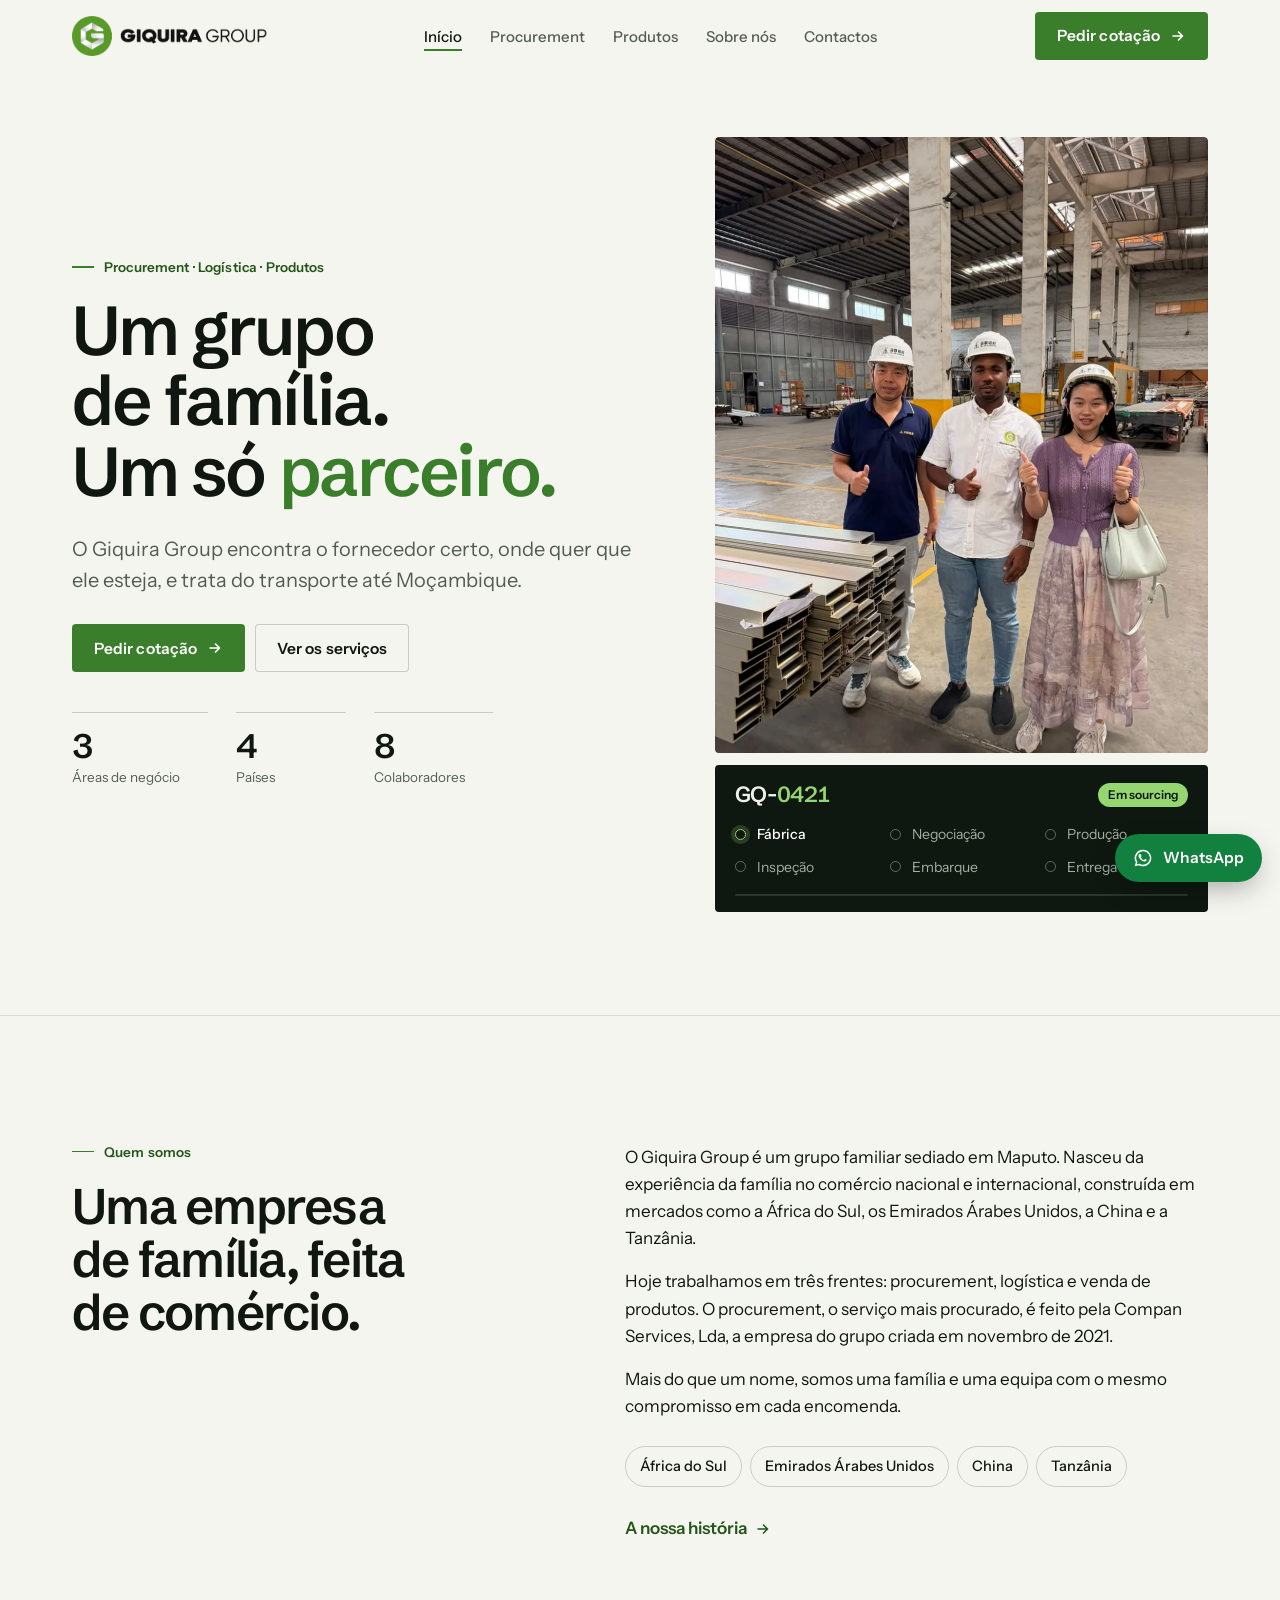
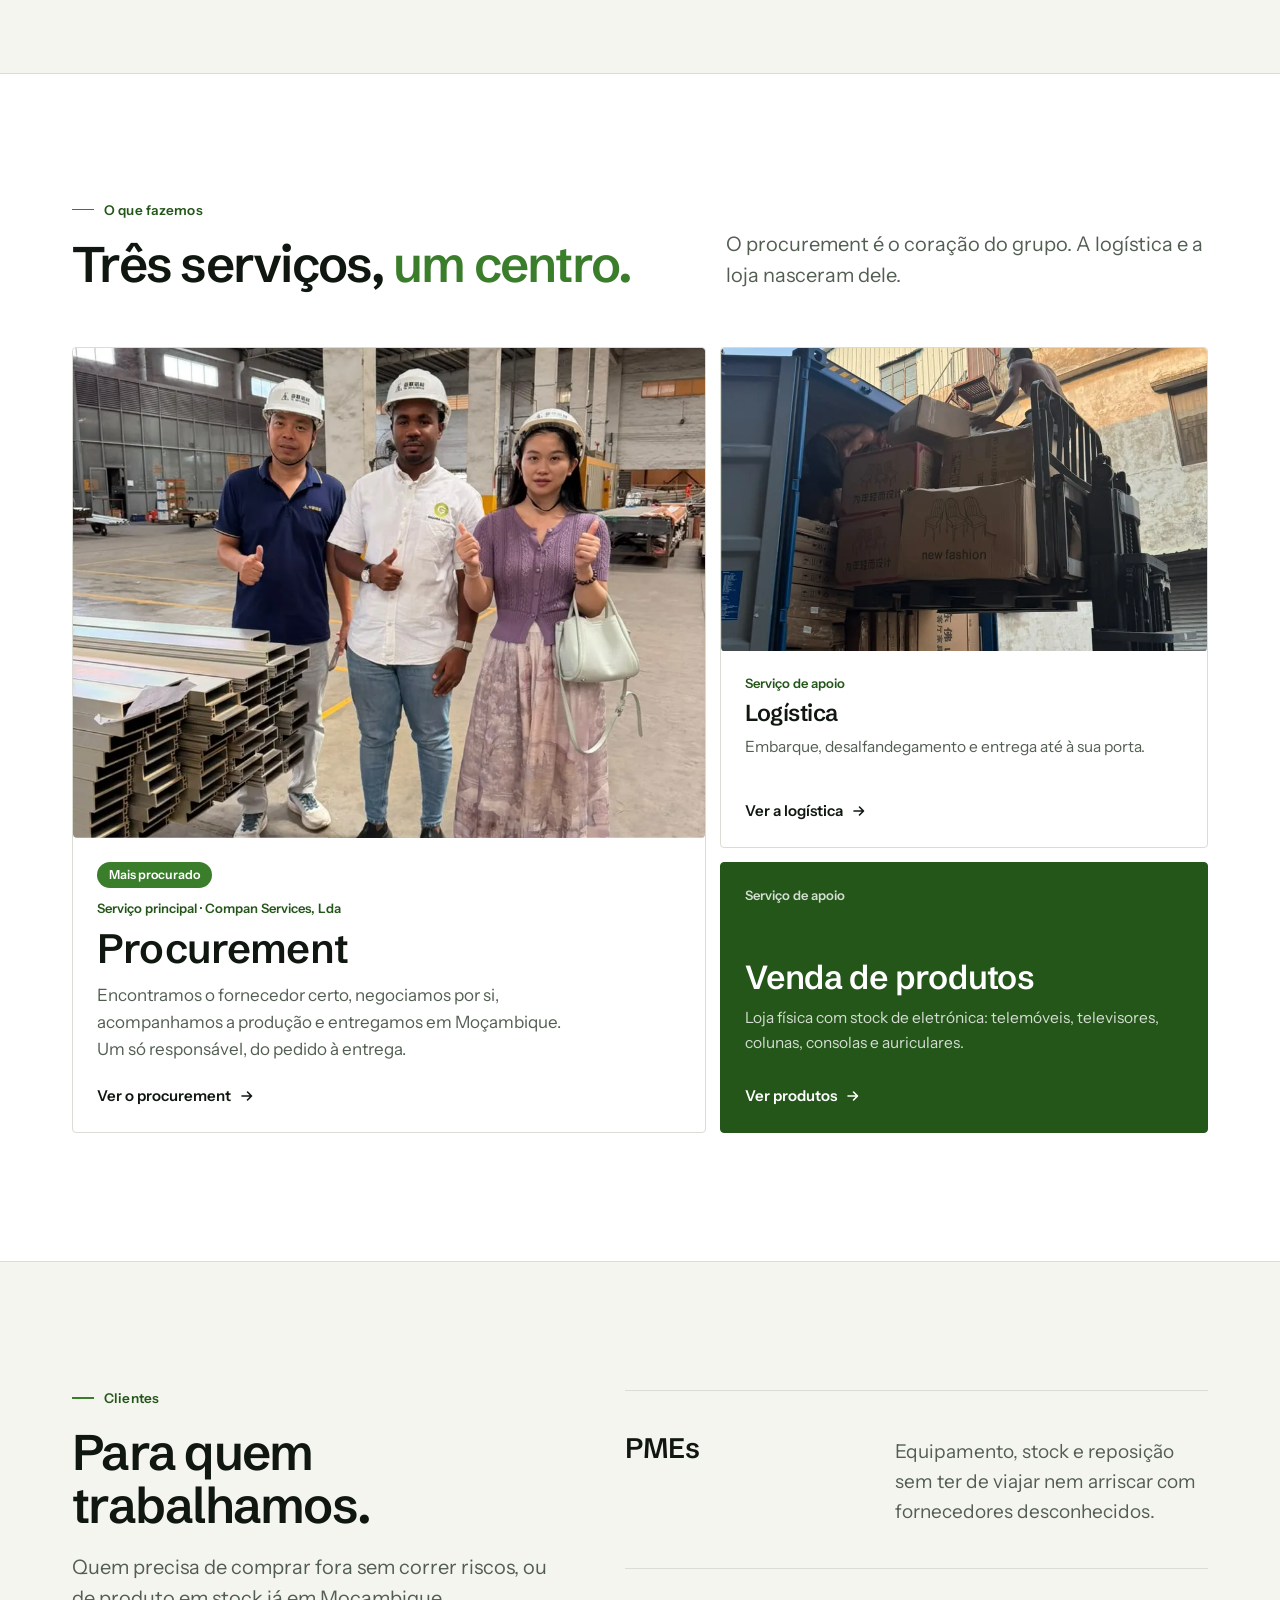
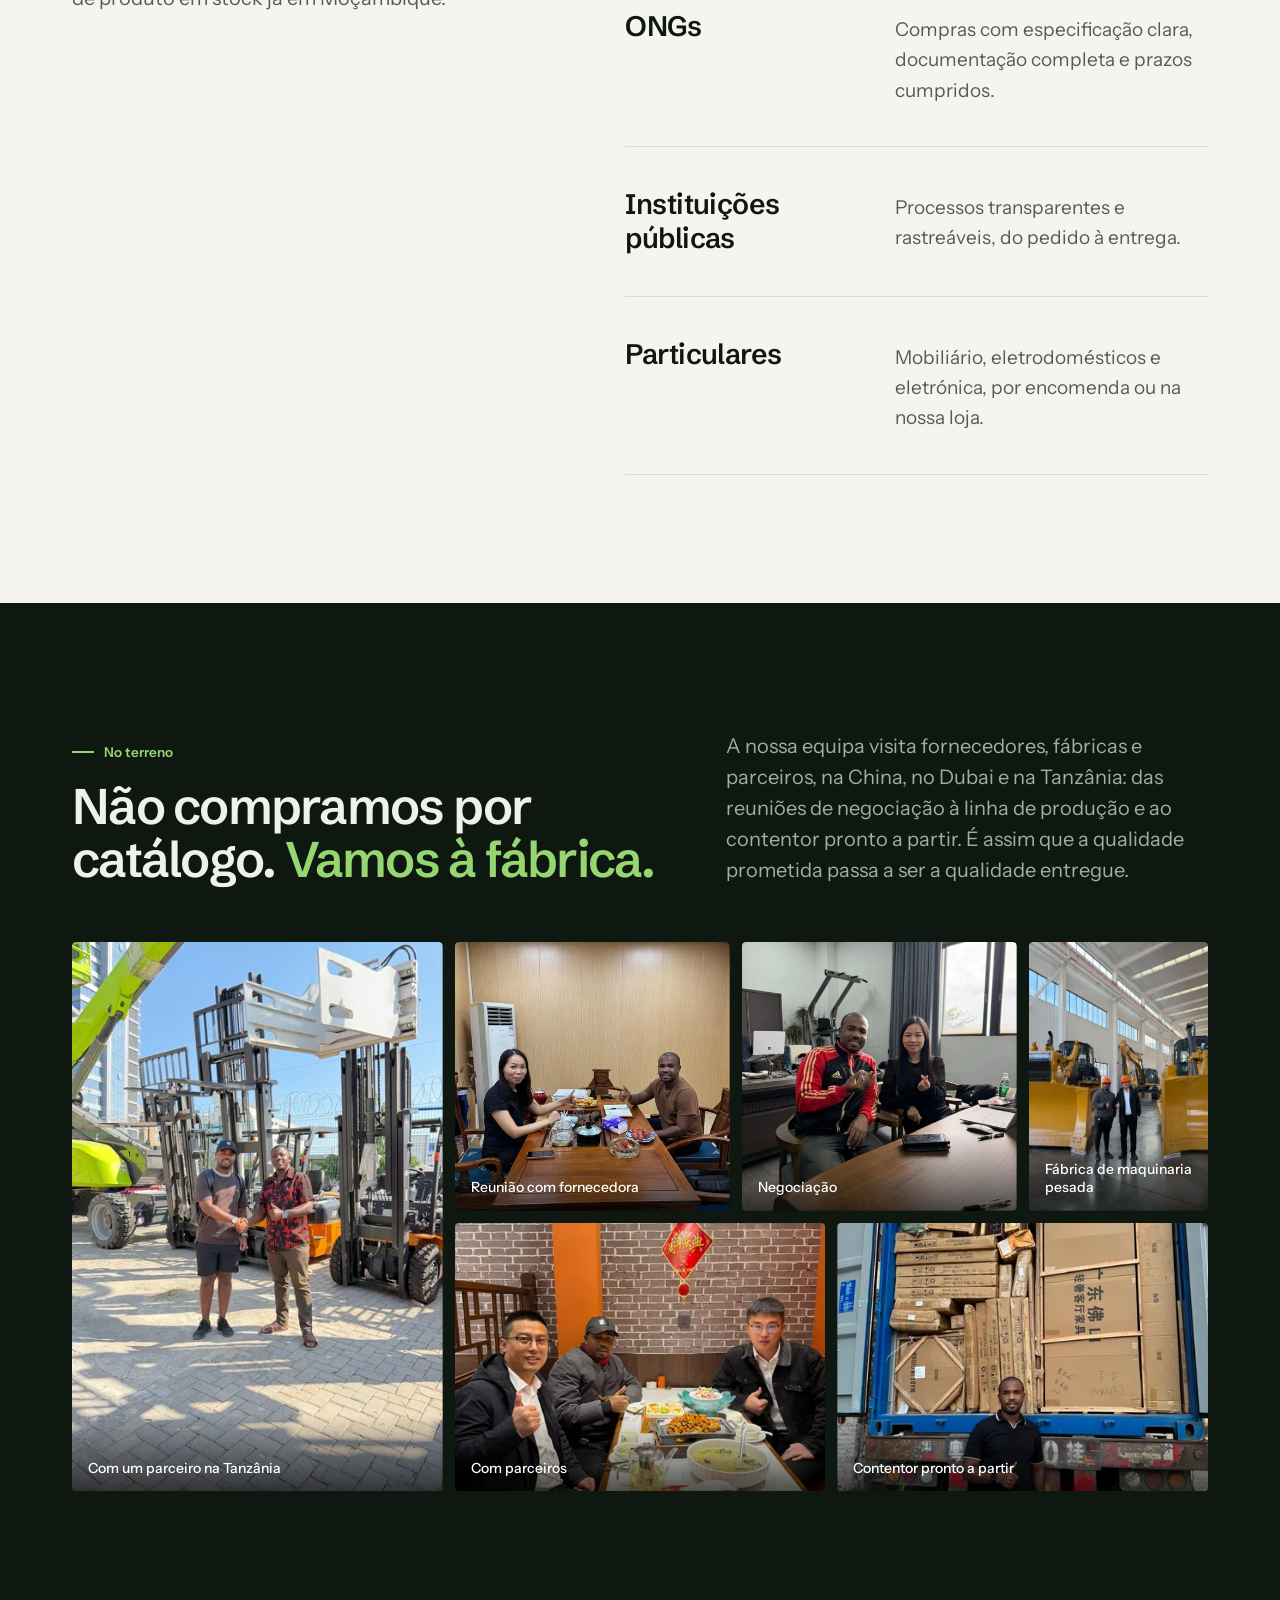
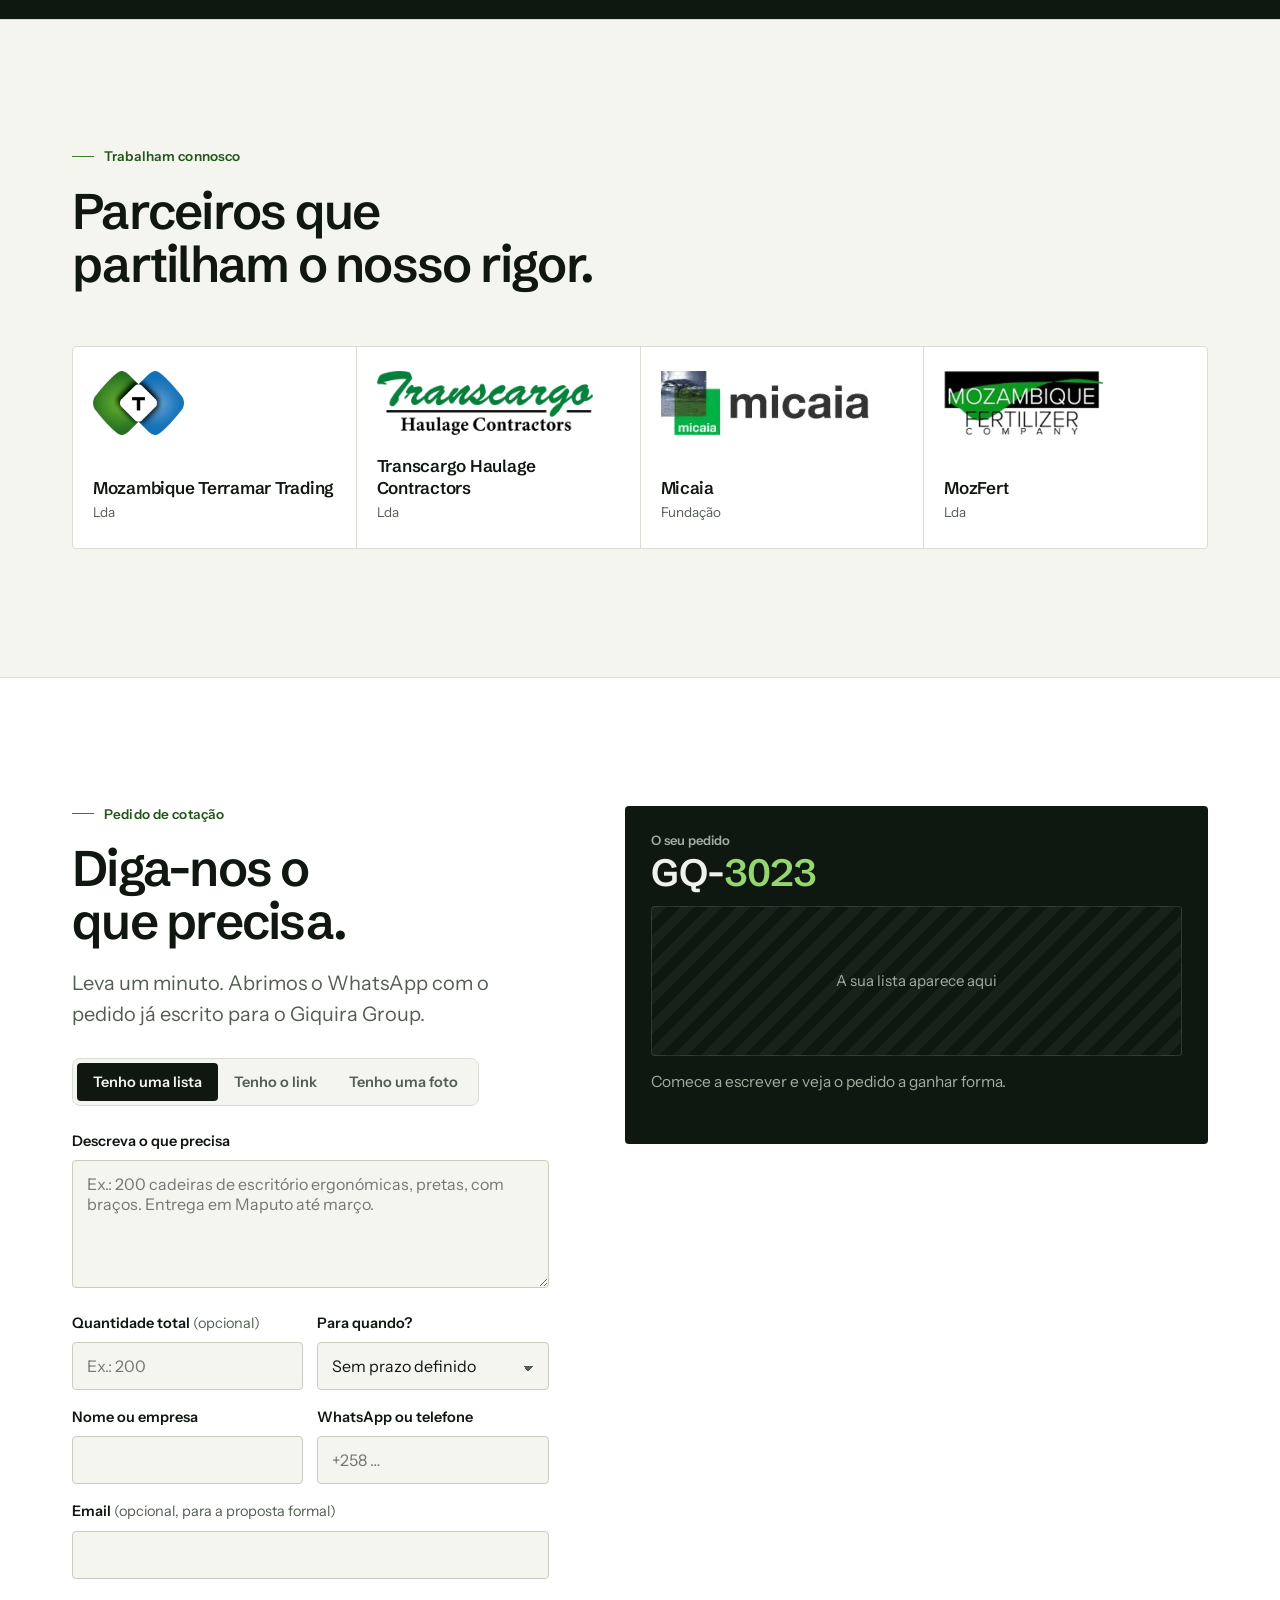
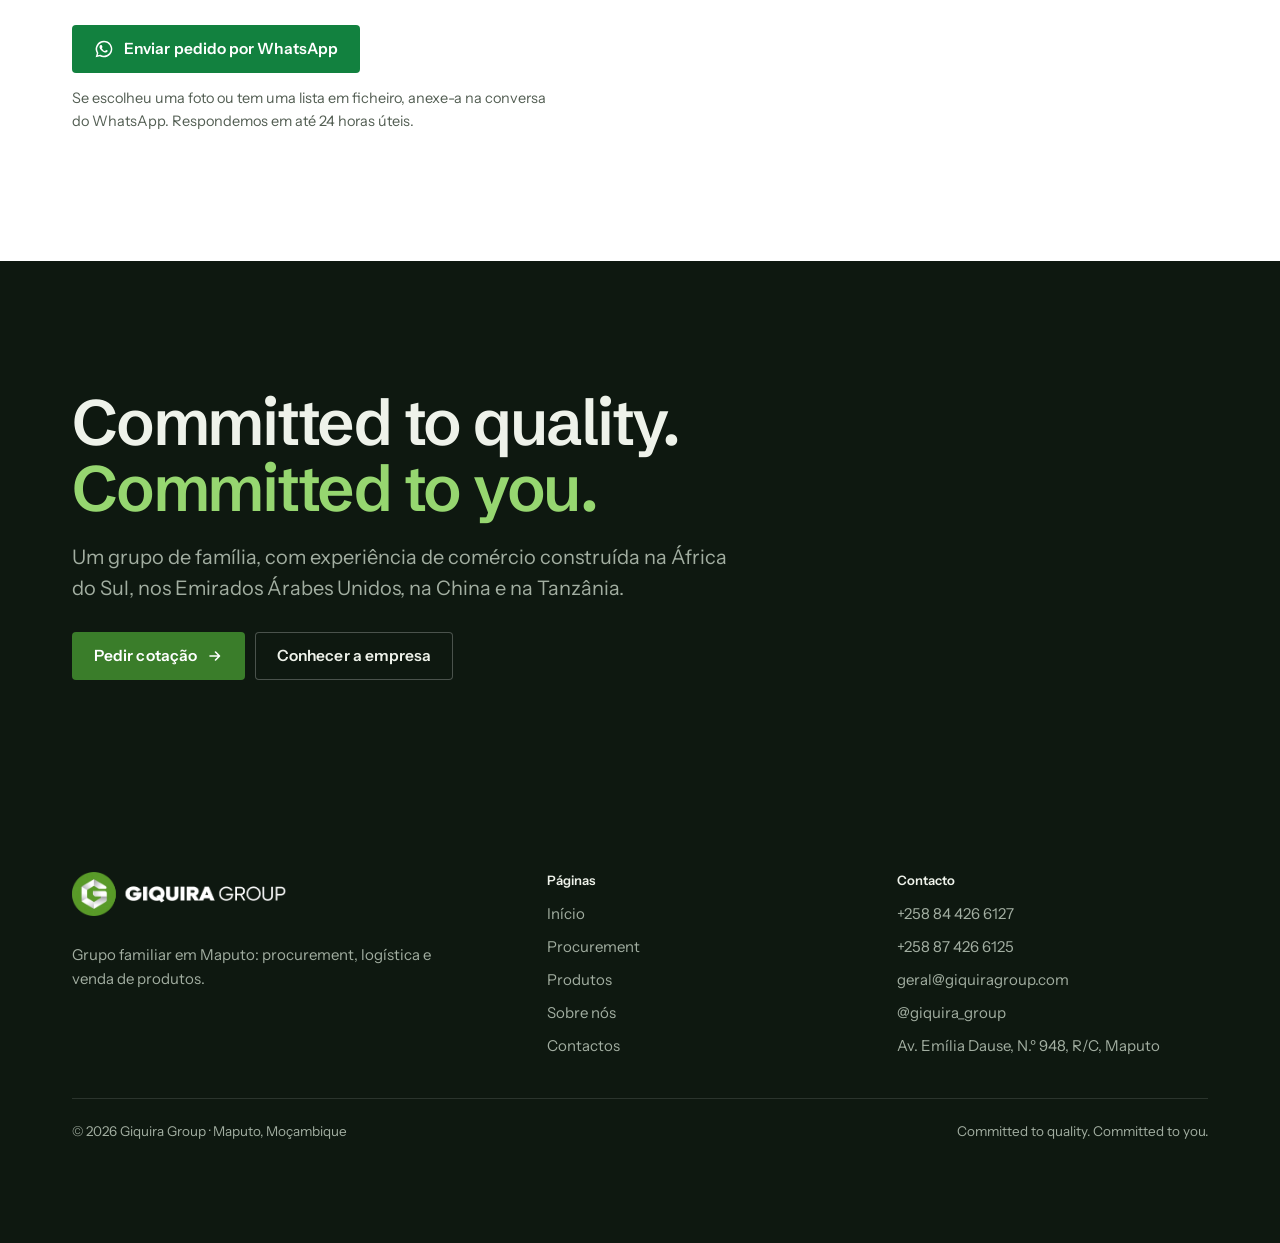
==== index.html @ f30b076c "Fotos quadradas dos produtos da loja (iPhone, Samsung, Xiaomi, Gree, Midea, Super General, Chigo) Co" ====
<!doctype html>
<html lang="pt-MZ">
<head>
<meta charset="utf-8">
<meta name="viewport" content="width=device-width, initial-scale=1, viewport-fit=cover">
<title>Giquira Group | Procurement, logística e produtos em Moçambique</title>
<meta name="description" content="Grupo familiar em Maputo: procurement com a Compan Services, logística até Moçambique e loja com stock de eletrónica.">
<meta name="robots" content="index, follow, max-image-preview:large">
<meta name="theme-color" content="#24561A">
<meta property="og:type" content="website">
<meta property="og:site_name" content="Giquira Group">
<meta property="og:locale" content="pt_MZ">
<meta property="og:title" content="Giquira Group | Procurement, logística e produtos em Moçambique">
<meta property="og:description" content="Grupo familiar em Maputo: procurement com a Compan Services, logística até Moçambique e loja com stock de eletrónica.">
<meta name="twitter:card" content="summary_large_image">
<link rel="icon" href="favicon.png" type="image/png">
<link rel="apple-touch-icon" href="apple-touch-icon.png">
<link rel="preload" href="assets/fonts/schibsted-grotesk-latin-600-normal.woff2" as="font" type="font/woff2" crossorigin>
<link rel="preload" href="assets/fonts/instrument-sans-latin-400-normal.woff2" as="font" type="font/woff2" crossorigin>
<link rel="stylesheet" href="assets/site.css?v=ba87b08f">
<script>(function(d){d.className+=' js';try{if(sessionStorage.getItem('wp'))d.className+=' wp';else d.className+=' first'}catch(e){d.className+=' first'}})(document.documentElement)</script>
<script type="application/ld+json">{"@context": "https://schema.org", "@type": "Organization", "name": "Giquira Group", "slogan": "Committed to quality. Committed to you.", "email": "geral@giquiragroup.com", "description": "Grupo familiar em Maputo: procurement internacional, logística e venda de produtos.", "subOrganization": {"@type": "Organization", "name": "Compan Services, Lda", "foundingDate": "2021-11", "description": "Empresa do Giquira Group dedicada ao procurement."}, "telephone": ["+258844266127", "+258874266125"], "address": {"@type": "PostalAddress", "streetAddress": "Av. Emília Dause, N.º 948, R/C", "addressLocality": "Maputo", "addressCountry": "MZ"}, "areaServed": {"@type": "Country", "name": "Moçambique"}, "sameAs": ["https://instagram.com/giquira_group"]}</script>
</head>
<body data-wa="258844266127">
<div class="bar" id="bar" aria-hidden="true"></div>
<div class="wipe" id="wipe" aria-hidden="true" data-labels='{"index.html": "Início", "procurement.html": "Procurement", "produtos.html": "Produtos", "sobre.html": "Sobre nós", "contactos.html": "Contactos"}'><div class="wc"><img class="wl" src="media/brand/giquira-logo-horizontal-branco.webp" alt="" width="973" height="200"><div class="wd" id="wd"></div></div></div>
<a class="skip" href="#conteudo">Saltar para o conteúdo</a>

<header>
  <div class="w hbar">
    <a class="brand has-logo" href="index.html" aria-label="Giquira Group, página inicial"><img src="media/brand/giquira-logo-horizontal.webp" alt="" width="195" height="40"><span class="bx"><span class="bn">Giquira Group</span></span></a>
    <nav class="mainnav" aria-label="Principal"><a href="index.html" aria-current="page">Início</a><a href="procurement.html">Procurement</a><a href="produtos.html">Produtos</a><a href="sobre.html">Sobre nós</a><a href="contactos.html">Contactos</a></nav>
    <div class="hact">
      <a class="btn" href="index.html#pedido">Pedir cotação <svg class="ar" viewBox="0 0 16 16" aria-hidden="true"><path d="M3 8h9M8.5 4l4 4-4 4" fill="none" stroke="currentColor" stroke-width="1.6" stroke-linecap="round" stroke-linejoin="round"/></svg></a>
      <button class="mtog" id="mtog" type="button" aria-expanded="false" aria-controls="mpanel" aria-label="Abrir menu"><i></i></button>
    </div>
  </div>
</header>
<div class="mpanel" id="mpanel">
  <nav aria-label="Principal, telemóvel"><a href="index.html" aria-current="page" style="--i:0">Início<small>01</small></a><a href="procurement.html" style="--i:1">Procurement<small>02</small></a><a href="produtos.html" style="--i:2">Produtos<small>03</small></a><a href="sobre.html" style="--i:3">Sobre nós<small>04</small></a><a href="contactos.html" style="--i:4">Contactos<small>05</small></a></nav>
  <div class="mfoot">
    <a class="btn" href="index.html#pedido">Pedir cotação <svg class="ar" viewBox="0 0 16 16" aria-hidden="true"><path d="M3 8h9M8.5 4l4 4-4 4" fill="none" stroke="currentColor" stroke-width="1.6" stroke-linecap="round" stroke-linejoin="round"/></svg></a>
    <a class="btn wa" href="https://wa.me/258844266127?text=Ol%C3%A1%20Giquira%20Group%21%20Gostaria%20de%20falar%20com%20a%20vossa%20equipa." target="_blank" rel="noopener"><svg viewBox="0 0 24 24" width="20" height="20" aria-hidden="true" focusable="false"><path fill="currentColor" d="M12 2a10 10 0 0 0-8.6 15.1L2 22l5-1.3A10 10 0 1 0 12 2zm0 18.2c-1.5 0-3-.4-4.2-1.2l-.3-.2-3 .8.8-2.9-.2-.3A8.2 8.2 0 1 1 12 20.2zm4.5-6.1c-.2-.1-1.5-.7-1.7-.8-.2-.1-.4-.1-.6.1l-.8 1c-.1.2-.3.2-.5.1-.7-.3-1.5-.8-2.1-1.4-.6-.6-1-1.2-1.4-1.9-.1-.2 0-.4.1-.5l.4-.5.2-.4c.1-.2 0-.3 0-.5l-.8-1.8c-.2-.5-.4-.4-.6-.4h-.5c-.2 0-.5.1-.7.3-.7.7-1 1.6-.9 2.5.2 1 .7 1.9 1.3 2.7 1.3 1.7 2.9 2.9 4.9 3.5.9.3 1.7.2 2.3-.1.7-.4 1.1-1 1.3-1.7.1-.3 0-.5-.1-.6z"/></svg> WhatsApp</a>
    <p>+258 84 426 6127 · geral@giquiragroup.com</p>
  </div>
</div>

<main id="conteudo" tabindex="-1">
<section class="hero"><div class="w hgrid">
  <div>
    <p class="eyebrow fade" style="--d:0">Procurement · Logística · Produtos</p>
    <h1><span class="ln" style="--i:0"><span>Um grupo de família.</span></span><span class="ln" style="--i:1"><span>Um só <em>parceiro.</em></span></span></h1>
    <p class="lead fade" style="--d:.35">O Giquira Group encontra o fornecedor certo, onde quer que ele esteja, e trata do transporte até Moçambique.</p>
    <div class="cta fade" style="--d:.5"><a class="btn" href="#pedido">Pedir cotação <svg class="ar" viewBox="0 0 16 16" aria-hidden="true"><path d="M3 8h9M8.5 4l4 4-4 4" fill="none" stroke="currentColor" stroke-width="1.6" stroke-linecap="round" stroke-linejoin="round"/></svg></a><a class="btn o" href="#servicos">Ver os serviços</a></div>
    <ul class="facts fade" style="--d:.65"><li><b>3</b><span>Áreas de negócio</span></li><li><b>4</b><span>Países</span></li><li><b>8</b><span>Colaboradores</span></li></ul>
  </div>
  <figure class="shot" id="shot">
    <div class="ph"><img src="media/fabrica-aluminio.webp" srcset="media/fabrica-aluminio-480.webp 480w, media/fabrica-aluminio.webp 960w" sizes="(max-width:900px) 100vw, 44vw" width="960" height="1280" alt="Luís, CEO do Giquira Group, numa fábrica de alumínio na China" fetchpriority="high" decoding="async"></div>
    <figcaption>Luís, CEO, numa fábrica de alumínio na China</figcaption>
    <div class="track" id="track" aria-hidden="true">
      <div class="top"><span class="ref">GQ-<i>0421</i></span><span class="stt" id="trst">Em sourcing</span></div>
      <ol><li>Fábrica</li><li>Negociação</li><li>Produção</li><li>Inspeção</li><li>Embarque</li><li>Entrega</li></ol>
      <div class="prog"><b id="prog"></b></div>
    </div>
  </figure>
</div></section>

<section class="sec" id="empresa"><div class="w g2">
  <div class="sticky"><p class="eyebrow" data-rv>Quem somos</p><h2 data-rv>Uma empresa de família, feita de comércio.</h2></div>
  <div class="prose">
    <p data-rv>O Giquira Group é um grupo familiar sediado em Maputo. Nasceu da experiência da família no comércio nacional e internacional, construída em mercados como a África do Sul, os Emirados Árabes Unidos, a China e a Tanzânia.</p>
    <p data-rv>Hoje trabalhamos em três frentes: procurement, logística e venda de produtos. O procurement, o serviço mais procurado, é feito pela Compan Services, Lda, a empresa do grupo criada em novembro de 2021.</p>
    <p data-rv>Mais do que um nome, somos uma família e uma equipa com o mesmo compromisso em cada encomenda.</p>
    <ul class="chips" data-rv><li>África do Sul</li><li>Emirados Árabes Unidos</li><li>China</li><li>Tanzânia</li></ul>
    <a class="tlink" data-rv href="sobre.html" style="margin-top:28px">A nossa história <svg viewBox="0 0 16 16" aria-hidden="true"><path d="M3 8h9M8.5 4l4 4-4 4" fill="none" stroke="currentColor" stroke-width="1.6" stroke-linecap="round" stroke-linejoin="round"/></svg></a>
  </div>
</div></section>

<section class="sec alt" id="servicos"><div class="w">
  <div class="head"><div data-rv><p class="eyebrow">O que fazemos</p><h2>Três serviços, <em>um centro.</em></h2></div><p class="lead" data-rv style="--i:1">O procurement é o coração do grupo. A logística e a loja nasceram dele.</p></div>
  <div class="svc">
    <a href="procurement.html" class="card main" data-rv><div data-img><div class="ph"><img src="media/fabrica-aluminio-2.webp" srcset="media/fabrica-aluminio-2-480.webp 480w, media/fabrica-aluminio-2.webp 960w" sizes="(max-width:760px) 100vw, 56vw" width="960" height="1280" alt="Visita a uma fábrica de perfis de alumínio" loading="lazy" decoding="async"></div></div><div class="t"><span class="badge">Mais procurado</span><span class="k">Serviço principal · Compan Services, Lda</span><h3>Procurement</h3><p>Encontramos o fornecedor certo, negociamos por si, acompanhamos a produção e entregamos em Moçambique. Um só responsável, do pedido à entrega.</p><span class="go">Ver o procurement <svg viewBox="0 0 16 16" aria-hidden="true"><path d="M3 8h9M8.5 4l4 4-4 4" fill="none" stroke="currentColor" stroke-width="1.6" stroke-linecap="round" stroke-linejoin="round"/></svg></span></div></a>
    <a href="procurement.html#logistica" class="card" data-rv style="--i:1"><div data-img><div class="ph"><img src="media/carregamento-empilhador.webp" srcset="media/carregamento-empilhador-480.webp 480w, media/carregamento-empilhador.webp 960w" sizes="(max-width:760px) 100vw, 40vw" width="960" height="1280" alt="Carregamento de um contentor com empilhador num armazém" loading="lazy" decoding="async"></div></div><div class="t"><span class="k">Serviço de apoio</span><h3>Logística</h3><p>Embarque, desalfandegamento e entrega até à sua porta.</p><span class="go">Ver a logística <svg viewBox="0 0 16 16" aria-hidden="true"><path d="M3 8h9M8.5 4l4 4-4 4" fill="none" stroke="currentColor" stroke-width="1.6" stroke-linecap="round" stroke-linejoin="round"/></svg></span></div></a>
    <a href="produtos.html" class="card solid" data-rv style="--i:2"><div class="t"><span class="k">Serviço de apoio</span><h3>Venda de produtos</h3><p>Loja física com stock de eletrónica: telemóveis, televisores, colunas, consolas e auriculares.</p><span class="go">Ver produtos <svg viewBox="0 0 16 16" aria-hidden="true"><path d="M3 8h9M8.5 4l4 4-4 4" fill="none" stroke="currentColor" stroke-width="1.6" stroke-linecap="round" stroke-linejoin="round"/></svg></span></div></a>
  </div>
</div></section>

<section class="sec"><div class="w g2">
  <div class="sticky"><p class="eyebrow" data-rv>Clientes</p><h2 data-rv>Para quem trabalhamos.</h2><p class="lead" data-rv style="--i:1">Quem precisa de comprar fora sem correr riscos, ou de produto em stock já em Moçambique.</p></div>
  <div class="mv">
    <div data-rv><h3>PMEs</h3><p>Equipamento, stock e reposição sem ter de viajar nem arriscar com fornecedores desconhecidos.</p></div>
    <div data-rv><h3>ONGs</h3><p>Compras com especificação clara, documentação completa e prazos cumpridos.</p></div>
    <div data-rv><h3>Instituições públicas</h3><p>Processos transparentes e rastreáveis, do pedido à entrega.</p></div>
    <div data-rv><h3>Particulares</h3><p>Mobiliário, eletrodomésticos e eletrónica, por encomenda ou na nossa loja.</p></div>
  </div>
</div></section>

<section class="sec dark" id="china"><div class="w">
  <div class="head">
    <div data-rv><p class="eyebrow">No terreno</p><h2>Não compramos por catálogo. <em>Vamos à fábrica.</em></h2></div>
    <p class="lead" data-rv style="--i:1">A nossa equipa visita fornecedores, fábricas e parceiros, na China, no Dubai e na Tanzânia: das reuniões de negociação à linha de produção e ao contentor pronto a partir. É assim que a qualidade prometida passa a ser a qualidade entregue.</p>
  </div>
  <div class="mosaic">
    <figure class="a" data-img><div class="ph"><img src="media/parceiro-tanzania.webp" srcset="media/parceiro-tanzania-480.webp 480w, media/parceiro-tanzania.webp 960w" sizes="(max-width:760px) 100vw, 34vw" width="960" height="1280" alt="Aperto de mão com um parceiro na Tanzânia, em frente a empilhadores" loading="lazy" decoding="async"></div><figcaption>Com um parceiro na Tanzânia</figcaption></figure>
    <figure class="b" data-img style="--i:1"><div class="ph"><img src="media/reuniao-cha.webp" srcset="media/reuniao-cha-480.webp 480w, media/reuniao-cha.webp 960w" sizes="(max-width:760px) 50vw, 33vw" width="960" height="1280" alt="Reunião com uma fornecedora na China" loading="lazy" decoding="async"></div><figcaption>Reunião com fornecedora</figcaption></figure>
    <figure class="c" data-img style="--i:2"><div class="ph"><img src="media/reuniao-escritorio.webp" srcset="media/reuniao-escritorio-480.webp 480w, media/reuniao-escritorio.webp 960w" sizes="(max-width:760px) 50vw, 33vw" width="960" height="1280" alt="Reunião de negociação num escritório na China" loading="lazy" decoding="async"></div><figcaption>Negociação</figcaption></figure>
    <figure class="d" data-img style="--i:1"><div class="ph"><img src="media/jantar-parceiros.webp" srcset="media/jantar-parceiros-480.webp 480w, media/jantar-parceiros.webp 960w" sizes="(max-width:760px) 50vw, 33vw" width="960" height="1280" alt="Jantar com parceiros comerciais na China" loading="lazy" decoding="async"></div><figcaption>Com parceiros</figcaption></figure>
    <figure class="e" data-img style="--i:2"><div class="ph"><img src="media/contentor-danilo.webp" srcset="media/contentor-danilo-480.webp 480w, media/contentor-danilo.webp 960w" sizes="(max-width:760px) 50vw, 33vw" width="960" height="1280" alt="Contentor carregado de mobiliário, pronto a partir" loading="lazy" decoding="async"></div><figcaption>Contentor pronto a partir</figcaption></figure>
    <figure class="f" data-img style="--i:3"><div class="ph"><img src="media/fabrica-maquinaria.webp" srcset="media/fabrica-maquinaria-480.webp 480w, media/fabrica-maquinaria.webp 960w" sizes="(max-width:760px) 50vw, 33vw" width="960" height="1280" alt="Visita a uma fábrica de maquinaria pesada na China" loading="lazy" decoding="async"></div><figcaption>Fábrica de maquinaria pesada</figcaption></figure>
  </div>
  
</div></section>

<section class="sec"><div class="w">
  <div class="head"><div data-rv><p class="eyebrow">Trabalham connosco</p><h2>Parceiros que partilham o nosso rigor.</h2></div></div>
  <ul class="partners"><li data-rv style="--i:0"><img src="media/logos/terramar.webp" alt="Logótipo Mozambique Terramar Trading" loading="lazy"><div><b>Mozambique Terramar Trading</b><span>Lda</span></div></li><li data-rv style="--i:1"><img src="media/logos/transcargo.webp" alt="Logótipo Transcargo Haulage Contractors" loading="lazy"><div><b>Transcargo Haulage Contractors</b><span>Lda</span></div></li><li data-rv style="--i:2"><img src="media/logos/micaia.webp" alt="Logótipo Micaia" loading="lazy"><div><b>Micaia</b><span>Fundação</span></div></li><li data-rv style="--i:3"><img src="media/logos/mozfert.webp" alt="Logótipo MozFert" loading="lazy"><div><b>MozFert</b><span>Lda</span></div></li></ul>
</div></section>

<section class="sec order" id="pedido"><div class="w g2">
  <div>
    <p class="eyebrow">Pedido de cotação</p><h2>Diga-nos o que precisa.</h2>
    <p class="lead" style="max-width:none">Leva um minuto. Abrimos o WhatsApp com o pedido já escrito para o Giquira Group.</p>
    <div class="tabs" role="group" aria-label="Como quer enviar o pedido"><span class="ind" aria-hidden="true"></span><button type="button" aria-pressed="true" data-t="lista">Tenho uma lista</button><button type="button" aria-pressed="false" data-t="link">Tenho o link</button><button type="button" aria-pressed="false" data-t="foto">Tenho uma foto</button></div>
    <form id="fm" novalidate>
      <div class="f" id="bl" hidden><label for="lk">Link do produto</label><input id="lk" placeholder="Cole aqui o link (Alibaba, 1688, site do fabricante…)" inputmode="url" autocomplete="off"></div>
      <div class="f" id="bf" hidden><label for="ph">Foto do produto</label><label class="drop" for="ph" id="dz">Toque para escolher uma foto</label><input id="ph" type="file" accept="image/*" class="sr"></div>
      <div class="f"><label for="ds" id="dsl">Descreva o que precisa</label><textarea id="ds" rows="5" placeholder="Ex.: 200 cadeiras de escritório ergonómicas, pretas, com braços. Entrega em Maputo até março."></textarea></div>
      <div class="two">
        <div class="f"><label for="qt">Quantidade total <span class="opt">(opcional)</span></label><input id="qt" type="number" min="1" placeholder="Ex.: 200" inputmode="numeric"></div>
        <div class="f"><label for="dt">Para quando?</label><select id="dt"><option value="">Sem prazo definido</option><option value="1">Até 1 mês</option><option value="2">1 a 3 meses</option><option value="3">Mais de 3 meses</option></select></div>
      </div>
      <div class="two">
        <div class="f"><label for="nm">Nome ou empresa</label><input id="nm" autocomplete="organization"></div>
        <div class="f"><label for="wp">WhatsApp ou telefone</label><input id="wp" type="tel" placeholder="+258 …" autocomplete="tel"></div>
      </div>
      <div class="f"><label for="em">Email <span class="opt">(opcional, para a proposta formal)</span></label><input id="em" type="email" autocomplete="email"></div>
      <p class="err" id="er" role="alert"></p>
      <a class="btn wa" id="send" href="https://wa.me/258844266127" target="_blank" rel="noopener"><svg viewBox="0 0 24 24" width="20" height="20" aria-hidden="true" focusable="false"><path fill="currentColor" d="M12 2a10 10 0 0 0-8.6 15.1L2 22l5-1.3A10 10 0 1 0 12 2zm0 18.2c-1.5 0-3-.4-4.2-1.2l-.3-.2-3 .8.8-2.9-.2-.3A8.2 8.2 0 1 1 12 20.2zm4.5-6.1c-.2-.1-1.5-.7-1.7-.8-.2-.1-.4-.1-.6.1l-.8 1c-.1.2-.3.2-.5.1-.7-.3-1.5-.8-2.1-1.4-.6-.6-1-1.2-1.4-1.9-.1-.2 0-.4.1-.5l.4-.5.2-.4c.1-.2 0-.3 0-.5l-.8-1.8c-.2-.5-.4-.4-.6-.4h-.5c-.2 0-.5.1-.7.3-.7.7-1 1.6-.9 2.5.2 1 .7 1.9 1.3 2.7 1.3 1.7 2.9 2.9 4.9 3.5.9.3 1.7.2 2.3-.1.7-.4 1.1-1 1.3-1.7.1-.3 0-.5-.1-.6z"/></svg> Enviar pedido por WhatsApp</a>
      <p class="note">Se escolheu uma foto ou tem uma lista em ficheiro, anexe-a na conversa do WhatsApp. Respondemos em até 24 horas úteis.</p>
    </form>
  </div>
  <div class="pv" aria-live="polite">
    <p class="pvlabel">O seu pedido</p><p class="pvref">GQ-<i id="ref">0000</i></p>
    <div id="tags"></div>
    <div class="pic" id="pic">A sua lista aparece aqui</div>
    <p class="pvdesc" id="pd">Comece a escrever e veja o pedido a ganhar forma.</p>
    <p class="ready" id="rd" hidden>Pedido preparado. Falta carregar em enviar no WhatsApp.</p>
  </div>
</div></section>

<section class="sec dark"><div class="w">
  <h2 class="big" data-rv>Committed to quality. <em>Committed to you.</em></h2>
  <p class="lead" data-rv style="--i:1;max-width:52ch">Um grupo de família, com experiência de comércio construída na África do Sul, nos Emirados Árabes Unidos, na China e na Tanzânia.</p>
  <div class="cta" data-rv style="--i:2"><a class="btn" href="index.html#pedido">Pedir cotação <svg class="ar" viewBox="0 0 16 16" aria-hidden="true"><path d="M3 8h9M8.5 4l4 4-4 4" fill="none" stroke="currentColor" stroke-width="1.6" stroke-linecap="round" stroke-linejoin="round"/></svg></a><a class="btn light" href="sobre.html">Conhecer a empresa</a></div>
</div></section>

</main>

<footer><div class="w fw">
  <div>
    <a class="brand has-logo" href="index.html" aria-label="Giquira Group, página inicial"><img src="media/brand/giquira-logo-horizontal-branco.webp" alt="" width="195" height="40"><span class="bx"><span class="bn">Giquira Group</span></span></a>
    <p style="margin:20px 0 0;max-width:36ch">Grupo familiar em Maputo: procurement, logística e venda de produtos.</p>
  </div>
  <div><h4>Páginas</h4><ul><li><a href="index.html">Início</a></li><li><a href="procurement.html">Procurement</a></li><li><a href="produtos.html">Produtos</a></li><li><a href="sobre.html">Sobre nós</a></li><li><a href="contactos.html">Contactos</a></li></ul></div>
  <div><h4>Contacto</h4><ul>
    <li><a href="https://wa.me/258844266127" target="_blank" rel="noopener">+258 84 426 6127</a></li>
    <li><a href="https://wa.me/258874266125" target="_blank" rel="noopener">+258 87 426 6125</a></li>
    <li><a href="mailto:geral@giquiragroup.com">geral@giquiragroup.com</a></li>
    <li><a href="https://instagram.com/giquira_group" target="_blank" rel="noopener">@giquira_group</a></li>
    <li>Av. Emília Dause, N.º 948, R/C, Maputo</li>
  </ul></div>
  <div class="legal"><span>© <span data-year>2026</span> Giquira Group · Maputo, Moçambique</span><span>Committed to quality. Committed to you.</span></div>
</div></footer>
<a class="btn wa fab" href="https://wa.me/258844266127?text=Ol%C3%A1%20Giquira%20Group%21%20Gostaria%20de%20falar%20com%20a%20vossa%20equipa." target="_blank" rel="noopener" aria-label="Falar com o Giquira Group no WhatsApp"><svg viewBox="0 0 24 24" width="20" height="20" aria-hidden="true" focusable="false"><path fill="currentColor" d="M12 2a10 10 0 0 0-8.6 15.1L2 22l5-1.3A10 10 0 1 0 12 2zm0 18.2c-1.5 0-3-.4-4.2-1.2l-.3-.2-3 .8.8-2.9-.2-.3A8.2 8.2 0 1 1 12 20.2zm4.5-6.1c-.2-.1-1.5-.7-1.7-.8-.2-.1-.4-.1-.6.1l-.8 1c-.1.2-.3.2-.5.1-.7-.3-1.5-.8-2.1-1.4-.6-.6-1-1.2-1.4-1.9-.1-.2 0-.4.1-.5l.4-.5.2-.4c.1-.2 0-.3 0-.5l-.8-1.8c-.2-.5-.4-.4-.6-.4h-.5c-.2 0-.5.1-.7.3-.7.7-1 1.6-.9 2.5.2 1 .7 1.9 1.3 2.7 1.3 1.7 2.9 2.9 4.9 3.5.9.3 1.7.2 2.3-.1.7-.4 1.1-1 1.3-1.7.1-.3 0-.5-.1-.6z"/></svg><span>WhatsApp</span></a>
<script src="assets/site.js?v=1e0a9693" defer></script>
</body>
</html>
---- assets/site.css ----
/* Giquira Group — folha de estilos
   Método do site DA-KA (páginas separadas, uma cor de marca, um movimento assinatura, o resto calmo),
   com identidade própria: verde do Giquira, Schibsted Grotesk (títulos) + Instrument Sans (texto).
   Índice: 1 tipos · 2 tokens · 3 base · 4 cabeçalho e menu · 5 botões · 6 tipografia · 7 secções
           8 herói e cartão de seguimento · 9 passos · 10 pedido · 11 China · 12 listas · 13 páginas internas
           14 rodapé · 15 animações de entrada · 16 transição entre páginas · 17 galeria (preparada) · 18 movimento reduzido */

/* 1 ─ Tipos de letra alojados no próprio site (SIL Open Font License, ver assets/fonts) */
@font-face{font-family:'Schibsted Grotesk';font-weight:500;font-display:swap;src:url(fonts/schibsted-grotesk-latin-500-normal.woff2) format('woff2')}
@font-face{font-family:'Schibsted Grotesk';font-weight:600;font-display:swap;src:url(fonts/schibsted-grotesk-latin-600-normal.woff2) format('woff2')}
@font-face{font-family:'Schibsted Grotesk';font-weight:700;font-display:swap;src:url(fonts/schibsted-grotesk-latin-700-normal.woff2) format('woff2')}
@font-face{font-family:'Instrument Sans';font-weight:400;font-display:swap;src:url(fonts/instrument-sans-latin-400-normal.woff2) format('woff2')}
@font-face{font-family:'Instrument Sans';font-weight:500;font-display:swap;src:url(fonts/instrument-sans-latin-500-normal.woff2) format('woff2')}
@font-face{font-family:'Instrument Sans';font-weight:600;font-display:swap;src:url(fonts/instrument-sans-latin-600-normal.woff2) format('woff2')}

/* 2 ─ Tokens */
:root{
  --bg:#F5F5F0; --surface:#FFFFFF; --ink:#101710; --mut:#535E53; --line:#DADDD3; --line-2:#C9CDC1;
  --g:#3A7D2A; --g-deep:#24561A; --g-ink:#FFFFFF; --g-soft:#E5EFDC; --g-on-dark:#96D670; --leaf:#6BA744;
  --dark:#0E1810; --dark-2:#15241A; --dark-ink:#EEF2EA; --dark-mut:#A2AEA1; --dark-line:#ffffff1f;
  --wa:#12813F; --wa-deep:#0B5B2B; --err:#B3261E;
  --h:'Schibsted Grotesk',ui-sans-serif,system-ui,-apple-system,'Segoe UI',sans-serif;
  --b:'Instrument Sans',ui-sans-serif,system-ui,-apple-system,'Segoe UI',sans-serif;
  --ease:cubic-bezier(.2,.8,.2,1); --ease-io:cubic-bezier(.76,0,.24,1);
  --r:4px; --hdr:72px;
}
@media (prefers-color-scheme:dark){:root:not([data-theme="light"]){
  --bg:#0D120E;--surface:#141C16;--ink:#ECF1E8;--mut:#A2AEA1;--line:#263128;--line-2:#334036;
  --g:#7FC85A;--g-deep:#A9DD8C;--g-ink:#0D120E;--g-soft:#1B2A1D;--err:#FF8A80;
  --dark:#070B08;--dark-2:#0F1711;--wa:#2CC168;--wa-deep:#7CE6A8;color-scheme:dark}}
:root[data-theme="dark"]{
  --bg:#0D120E;--surface:#141C16;--ink:#ECF1E8;--mut:#A2AEA1;--line:#263128;--line-2:#334036;
  --g:#7FC85A;--g-deep:#A9DD8C;--g-ink:#0D120E;--g-soft:#1B2A1D;--err:#FF8A80;
  --dark:#070B08;--dark-2:#0F1711;--wa:#2CC168;--wa-deep:#7CE6A8;color-scheme:dark}

/* 3 ─ Base */
*{box-sizing:border-box}
html{scroll-padding-top:calc(var(--hdr) + 24px);-webkit-text-size-adjust:100%}
body{margin:0;background:var(--bg);color:var(--ink);font:400 17px/1.6 var(--b);overflow-x:clip;-webkit-font-smoothing:antialiased;text-rendering:optimizeLegibility}
a{color:inherit}
img,svg,video{max-width:100%;display:block}
:focus-visible{outline:2px solid var(--g);outline-offset:3px}
.w{max-width:1200px;margin:0 auto;padding-inline:clamp(18px,4vw,32px)}
.sr{position:absolute;width:1px;height:1px;overflow:hidden;clip:rect(0 0 0 0);white-space:nowrap}
::selection{background:var(--g);color:var(--g-ink)}
html.lock{overflow:hidden}

/* 4 ─ Cabeçalho, marca e menu */
.skip{position:absolute;left:-9999px;top:0;z-index:95;background:var(--ink);color:var(--bg);padding:12px 18px;font-weight:600;text-decoration:none}
.skip:focus{left:0}
.bar{position:fixed;top:0;left:0;right:0;height:2px;background:var(--leaf);transform:scaleX(0);transform-origin:0 50%;z-index:60}
header{position:sticky;top:0;z-index:50;background:var(--bg);border-bottom:1px solid transparent;transition:border-color .3s,background .3s}
header.scrolled{border-bottom-color:var(--line)}
@supports (backdrop-filter:blur(8px)){header{background:color-mix(in srgb,var(--bg) 86%,transparent);backdrop-filter:saturate(1.4) blur(12px)}}
.hbar{display:flex;align-items:center;justify-content:space-between;gap:20px;height:var(--hdr)}
/* marca: texto por omissão; o logótipo oficial entra pela configuração BRAND em tools/build_site.py */
.brand{display:inline-flex;align-items:center;gap:12px;text-decoration:none;color:inherit;flex:none}
.brand img{height:40px;width:auto}
footer .brand img{height:44px}
@media(max-width:560px){.brand img{height:34px}}
.brand .bn{display:block;font:600 20px/1 var(--h);letter-spacing:-.02em;white-space:nowrap}
.brand .bn span{font-weight:500;color:var(--mut)}
.brand .bt{display:block;font:500 11.5px/1 var(--b);color:var(--mut);margin-top:5px;letter-spacing:.01em}
.brand.has-logo .bx{position:absolute;width:1px;height:1px;overflow:hidden;clip:rect(0 0 0 0)}
.mainnav{display:flex;gap:4px;font:500 15px var(--b)}
.mainnav a{position:relative;text-decoration:none;color:var(--mut);padding:8px 12px;transition:color .25s}
.mainnav a::after{content:"";position:absolute;left:12px;right:12px;bottom:3px;height:1.5px;background:var(--g);transform:scaleX(0);transform-origin:100% 50%;transition:transform .45s var(--ease)}
.mainnav a:hover,.mainnav a[aria-current=page]{color:var(--ink)}
.mainnav a:hover::after,.mainnav a[aria-current=page]::after{transform:scaleX(1);transform-origin:0 50%}
.hact{display:flex;align-items:center;gap:10px}
.mtog{display:none;width:44px;height:44px;border:1px solid var(--line-2);background:var(--surface);color:var(--ink);cursor:pointer;place-items:center;border-radius:var(--r)}
.mtog i{display:block;width:18px;height:1.5px;background:currentColor;position:relative;transition:background .2s}
.mtog i::before,.mtog i::after{content:"";position:absolute;left:0;width:18px;height:1.5px;background:currentColor;transition:transform .35s var(--ease)}
.mtog i::before{top:-6px}.mtog i::after{top:6px}
.mtog[aria-expanded=true] i{background:transparent}
.mtog[aria-expanded=true] i::before{transform:translateY(6px) rotate(45deg)}
.mtog[aria-expanded=true] i::after{transform:translateY(-6px) rotate(-45deg)}
.mpanel{position:fixed;inset:var(--hdr) 0 0 0;z-index:49;background:var(--bg);display:flex;flex-direction:column;padding:8px clamp(18px,4vw,32px) 28px;overflow-y:auto;visibility:hidden;clip-path:inset(0 0 100% 0);transition:clip-path .5s var(--ease-io),visibility 0s .5s}
.mpanel.open{visibility:visible;clip-path:inset(0 0 0 0);transition:clip-path .55s var(--ease-io),visibility 0s}
.mpanel nav{display:flex;flex-direction:column}
.mpanel nav a{display:flex;justify-content:space-between;align-items:baseline;padding:16px 0;border-bottom:1px solid var(--line);text-decoration:none;font:600 clamp(28px,8vw,40px)/1.05 var(--h);letter-spacing:-.03em;opacity:0;transform:translateY(16px);transition:opacity .4s,transform .5s var(--ease)}
.mpanel nav a small{font:500 13px var(--b);color:var(--mut);letter-spacing:0}
.mpanel nav a[aria-current=page]{color:var(--g)}
.mpanel.open nav a{opacity:1;transform:none;transition-delay:calc(var(--i)*45ms + 120ms)}
.mpanel .mfoot{margin-top:auto;padding-top:28px;display:grid;gap:14px;opacity:0;transition:opacity .4s .35s}
.mpanel.open .mfoot{opacity:1}
.mpanel .mfoot p{margin:0;color:var(--mut);font-size:15px}
@media(max-width:960px){.mainnav{display:none}.mtog{display:grid}}
@media(max-width:560px){.hact .btn{display:none}.brand .bt{display:none}}
@media(min-width:961px){.mpanel{display:none}}

/* 5 ─ Botões */
.btn{position:relative;overflow:hidden;display:inline-flex;align-items:center;justify-content:center;gap:10px;background:var(--g);color:var(--g-ink);padding:14px 22px;min-height:48px;font:600 15.5px/1 var(--b);letter-spacing:.005em;text-decoration:none;border:0;border-radius:var(--r);cursor:pointer;isolation:isolate;transition:color .35s var(--ease),transform .15s}
.btn::before{content:"";position:absolute;inset:0;background:var(--ink);transform:translateY(101%);transition:transform .5s var(--ease);z-index:-1}
.btn:hover::before,.btn:focus-visible::before{transform:none}
.btn:hover,.btn:focus-visible{color:var(--bg)}
.btn:active{transform:scale(.98)}
.btn .ar{width:16px;height:16px;flex:none;transition:transform .45s var(--ease)}
.btn:hover .ar{transform:translateX(3px)}
.btn.o{background:transparent;color:var(--ink);box-shadow:inset 0 0 0 1px var(--line-2)}
.btn.o:hover{box-shadow:inset 0 0 0 1px var(--ink)}
.btn.light{background:transparent;color:var(--dark-ink);box-shadow:inset 0 0 0 1px #ffffff40}
.btn.light::before{background:var(--dark-ink)}
.btn.light:hover,.btn.light:focus-visible{color:var(--dark)}
.btn.wa{background:var(--wa);color:#fff}
.btn.wa::before{background:var(--wa-deep)}
.btn.wa:hover,.btn.wa:focus-visible{color:#fff}
@media (prefers-color-scheme:dark){:root:not([data-theme="light"]) .btn.wa,:root:not([data-theme="light"]) .btn.wa:hover{color:#08240F}}
:root[data-theme="dark"] .btn.wa,:root[data-theme="dark"] .btn.wa:hover{color:#08240F}
.cta{display:flex;gap:10px;flex-wrap:wrap}
.tlink{display:inline-flex;align-items:center;gap:8px;font-weight:600;text-decoration:none;color:var(--g-deep);background:linear-gradient(currentColor,currentColor) 0 100%/0 1.5px no-repeat;padding-bottom:2px;transition:background-size .45s var(--ease)}
.tlink:hover{background-size:100% 1.5px}
.tlink svg{width:16px;height:16px;transition:transform .45s var(--ease)}
.tlink:hover svg{transform:translateX(3px)}
.dark .tlink{color:var(--g-on-dark)}

/* 6 ─ Tipografia */
.eyebrow{display:flex;align-items:center;gap:10px;font:600 13.5px/1.2 var(--b);letter-spacing:.01em;color:var(--g-deep);margin:0 0 20px}
.eyebrow::before{content:"";width:22px;height:1.5px;background:var(--g);flex:none}
h1,h2,h3{font-family:var(--h);font-weight:600;margin:0;text-wrap:balance;letter-spacing:-.035em;color:inherit}
h1{font-size:clamp(40px,5.4vw,76px);line-height:1.02}
h2{font-size:clamp(32px,3.9vw,54px);line-height:1.06;margin-bottom:20px}
h3{font-size:clamp(20px,1.8vw,24px);line-height:1.22;letter-spacing:-.02em}
h1 em,h2 em{font-style:normal;color:var(--g)}
.dark h1 em,.dark h2 em{color:var(--g-on-dark)}
.lead{font-size:clamp(17.5px,1.6vw,20px);line-height:1.55;color:var(--mut);max-width:46ch;margin:0 0 28px}
.prose p{margin:0 0 16px;max-width:62ch}
.small{font-size:14.5px;color:var(--mut)}
/* revelação dos títulos linha a linha (cabeçalhos das páginas) */
.ln{display:block;overflow:hidden;padding-bottom:.1em;margin-bottom:-.1em}
.ln>span{display:block;transform:translateY(105%);animation:up 1s var(--ease) forwards;animation-delay:calc(var(--i,0)*.11s + .55s)}
html.first .ln>span{animation-delay:calc(var(--i,0)*.11s + .15s)}
@keyframes up{to{transform:none}}

/* 7 ─ Secções */
.sec{padding-block:clamp(72px,10vw,136px);border-top:1px solid var(--line)}
.g2{display:grid;grid-template-columns:minmax(0,.9fr) minmax(0,1.1fr);gap:clamp(32px,6vw,96px);align-items:start}
@media(max-width:900px){.g2{grid-template-columns:1fr}}
.dark{background:var(--dark);color:var(--dark-ink);border-top:0}
.dark .lead,.dark p{color:var(--dark-mut)}
.dark .eyebrow{color:var(--g-on-dark)}
.dark .eyebrow::before{background:var(--g-on-dark)}
.sticky{position:sticky;top:calc(var(--hdr) + 32px)}
@media(max-width:900px){.sticky{position:static}}
.alt{background:var(--surface)}
.head{display:grid;grid-template-columns:minmax(0,1.1fr) minmax(0,.9fr);gap:clamp(20px,5vw,80px);align-items:end;margin-bottom:clamp(36px,5vw,56px)}
.head h2{margin:0}.head .lead{margin:0}
@media(max-width:900px){.head{grid-template-columns:1fr}}

/* 8 ─ Herói e cartão de seguimento (assinatura) */
.hero{padding-block:clamp(28px,5vw,72px) clamp(64px,8vw,112px)}
.hgrid{display:grid;grid-template-columns:minmax(0,1.08fr) minmax(0,.92fr);gap:clamp(28px,5vw,80px);align-items:center}
@media(max-width:900px){.hgrid{grid-template-columns:1fr}}
.hero .lead{margin-top:28px}
.fade{opacity:0;transform:translateY(12px);animation:fadeup .9s var(--ease) forwards;animation-delay:calc(var(--d,0)*1s + .5s)}
html.first .fade{animation-delay:calc(var(--d,0)*1s + .1s)}
@keyframes fadeup{to{opacity:1;transform:none}}
.facts{display:flex;flex-wrap:wrap;margin:40px 0 0;padding:0;list-style:none}
.facts li{padding:16px 28px 0 0;margin-right:28px;border-top:1px solid var(--line-2);min-width:110px}
.facts li:last-child{margin-right:0}
.facts b{display:block;font:600 34px/1 var(--h);letter-spacing:-.03em;font-variant-numeric:tabular-nums}
.facts span{font-size:13.5px;color:var(--mut)}
@media(max-width:520px){.facts{flex-wrap:nowrap}.facts li{padding-right:0;margin-right:14px;min-width:0;flex:1}.facts li:last-child{margin-right:0}.facts b{font-size:28px}}

.ph{position:relative;overflow:hidden;background:var(--g-soft);border-radius:var(--r)}
.ph img{width:100%;height:100%;object-fit:cover}
.shot{position:relative;margin:0}
.shot .ph{aspect-ratio:4/5;clip-path:inset(100% 0 0 0 round var(--r));animation:unclip 1.2s var(--ease-io) .45s forwards}
.shot .ph img{transform:scale(1.08);animation:settle 1.8s var(--ease) .45s forwards}
html.first .shot .ph,html.first .shot .ph img{animation-delay:.05s}
@keyframes unclip{to{clip-path:inset(0 0 0 0 round var(--r))}}
@keyframes settle{to{transform:none}}
@media(max-width:900px){.shot .ph{aspect-ratio:4/4.3}}
.shot figcaption{position:absolute;bottom:14px;left:14px;right:auto;max-width:calc(100% - 28px);font:600 13px/1 var(--b);background:color-mix(in srgb,var(--bg) 88%,transparent);color:var(--ink);padding:8px 12px;border-radius:999px;backdrop-filter:blur(8px)}
@keyframes pulse{50%{box-shadow:0 0 0 7px #96d67000}}

/* 9 ─ Passos */
.steps{position:relative;padding-left:68px}
.stl{list-style:none;margin:0;padding:0}
.rail{position:absolute;left:21px;top:8px;bottom:8px;width:2px;background:var(--line);overflow:hidden}
.rail b{display:block;width:100%;height:100%;background:var(--g);transform:scaleY(0);transform-origin:50% 0}
.st{position:relative;padding-bottom:44px;max-width:54ch}
.st:last-child{padding-bottom:0}
.st .n{position:absolute;left:-68px;top:-2px;width:44px;height:44px;border-radius:50%;background:var(--bg);border:1.5px solid var(--line-2);display:grid;place-items:center;font:600 16px var(--h);color:var(--mut);transition:background .5s var(--ease),border-color .5s var(--ease),color .5s var(--ease),transform .5s var(--ease)}
.alt .st .n{background:var(--surface)}
.st.on .n{background:var(--g);border-color:var(--g);color:var(--g-ink);transform:scale(1.06)}
.st h3{margin:6px 0 8px;color:var(--mut);transition:color .5s}
.st.on h3{color:var(--ink)}
.st p{margin:0;color:var(--mut)}
.lg{display:inline-flex;align-items:center;gap:6px;margin-top:10px;font:600 12.5px/1 var(--b);background:var(--g-soft);color:var(--g-deep);padding:6px 10px;border-radius:999px}
@media(max-width:520px){.steps{padding-left:54px}.st .n{left:-54px;width:36px;height:36px;font-size:14px}.rail{left:17px}}

/* 10 ─ Pedido de cotação */
.order{background:var(--surface)}
.two{display:grid;grid-template-columns:1fr 1fr;gap:14px}
@media(max-width:520px){.two{grid-template-columns:1fr}}
.tabs{position:relative;display:inline-flex;background:var(--bg);padding:4px;margin-bottom:24px;border:1px solid var(--line);border-radius:calc(var(--r) + 4px);max-width:100%}
.tabs .ind{position:absolute;top:4px;bottom:4px;left:0;width:0;background:var(--ink);border-radius:var(--r);transition:transform .45s var(--ease),width .45s var(--ease)}
.tabs button{position:relative;z-index:1;border:0;background:none;color:var(--mut);font:600 14.5px var(--b);padding:10px 16px;cursor:pointer;white-space:nowrap;border-radius:var(--r);transition:color .35s}
.tabs button[aria-pressed=true]{color:var(--bg)}
html:not(.js) .tabs button[aria-pressed=true]{background:var(--ink)}
@media(max-width:420px){.tabs{display:flex}.tabs button{flex:1;padding:10px 6px;font-size:13.5px}}
label{font-weight:600;font-size:14.5px;display:block;margin-bottom:7px}
input,textarea,select{width:100%;font:400 16px var(--b);color:var(--ink);background:var(--bg);border:1px solid var(--line-2);border-radius:var(--r);padding:13px 14px;transition:border-color .2s,box-shadow .2s;appearance:none}
select{background-image:linear-gradient(45deg,transparent 50%,var(--mut) 50%),linear-gradient(135deg,var(--mut) 50%,transparent 50%);background-position:calc(100% - 20px) 55%,calc(100% - 15px) 55%;background-size:5px 5px;background-repeat:no-repeat;padding-right:40px}
input:focus,textarea:focus,select:focus{border-color:var(--g);box-shadow:0 0 0 3px color-mix(in srgb,var(--g) 18%,transparent);outline:none}
input[aria-invalid=true],textarea[aria-invalid=true]{border-color:var(--err)}
textarea{resize:vertical;min-height:96px}
.f{margin-bottom:16px}
.opt{font-weight:400;color:var(--mut)}
.drop{display:block;border:1.5px dashed var(--line-2);border-radius:var(--r);padding:26px;text-align:center;color:var(--mut);cursor:pointer;background:var(--bg);font-weight:500;margin:0;overflow-wrap:anywhere;transition:border-color .2s,background .2s}
.drop:hover{border-color:var(--g);background:var(--g-soft)}
.err{color:var(--err);font-size:14.5px;min-height:22px;margin:0 0 8px;font-weight:600}
.note{color:var(--mut);font-size:14.5px;margin:14px 0 0;max-width:54ch}
.pv{background:var(--dark);color:var(--dark-ink);padding:26px;border-radius:var(--r);position:sticky;top:calc(var(--hdr) + 32px);overflow:hidden}
@media(max-width:900px){.pv{position:static}}
.pv .pvlabel{margin:0 0 6px;font:600 13px var(--b);color:var(--dark-mut)}
.pv .pvref{font:600 38px/1 var(--h);letter-spacing:-.03em;margin:0 0 10px;color:var(--dark-ink);font-variant-numeric:tabular-nums}
.pvref i{font-style:normal;color:var(--g-on-dark)}
.pic{height:150px;background:repeating-linear-gradient(135deg,#ffffff0b 0 10px,transparent 10px 20px);border:1px solid var(--dark-line);border-radius:var(--r);display:grid;place-items:center;overflow:hidden;margin:14px 0;color:var(--dark-mut);font-size:15px;text-align:center;padding:12px;white-space:pre-line}
.pic img{width:100%;height:100%;object-fit:cover}
.tag{display:inline-block;background:var(--g-on-dark);color:var(--dark);font-weight:600;font-size:13px;padding:5px 11px;border-radius:999px;margin:0 6px 6px 0;animation:pop .35s var(--ease)}
@keyframes pop{from{transform:scale(.7);opacity:0}}
.pv p{margin:8px 0 0;color:var(--dark-mut);font-size:15.5px;overflow-wrap:anywhere}
.pvdesc{min-height:48px}
.ready{margin-top:14px;padding-top:14px;border-top:1px solid var(--dark-line);color:var(--dark-ink)!important;font-size:15px!important}

/* 11 ─ China: mosaico e vídeos */
.mosaic{display:grid;grid-template-columns:repeat(12,minmax(0,1fr));grid-auto-rows:clamp(170px,21vw,290px);gap:12px}
.mosaic figure{margin:0;position:relative;min-width:0}
.mosaic .ph{background:var(--dark-2);height:100%}
.mosaic .a{grid-column:1/span 4;grid-row:span 2}
.mosaic .b{grid-column:5/span 3}
.mosaic .c{grid-column:8/span 3}
.mosaic .f{grid-column:11/span 2;grid-row:1}
.mosaic .d{grid-column:5/span 4}
.mosaic .e{grid-column:9/span 4}
.mosaic img{transition:transform 1.1s var(--ease)}
.mosaic figure:hover img{transform:scale(1.04)}
.mosaic figcaption{position:absolute;left:0;right:0;bottom:0;padding:44px 16px 14px;background:linear-gradient(transparent,#000000a8);color:#fff;font:500 14px/1.3 var(--b);border-radius:0 0 var(--r) var(--r);pointer-events:none}
@media(max-width:760px){.mosaic{grid-template-columns:1fr 1fr;grid-auto-rows:auto;gap:10px}.mosaic figure{grid-column:auto!important;grid-row:auto!important}.mosaic .ph{aspect-ratio:3/4;height:auto}.mosaic .a{grid-column:1/-1!important}.mosaic .a .ph{aspect-ratio:4/4.6}.mosaic .f{grid-column:1/-1!important}.mosaic .f .ph{aspect-ratio:16/10}.mosaic figcaption{font-size:13px;padding:36px 12px 10px}}
.vids{display:grid;grid-template-columns:repeat(4,minmax(0,1fr));gap:12px;margin-top:12px}
.vid{margin:0;position:relative;border-radius:var(--r);overflow:hidden;background:#000}
.vid video{width:100%;aspect-ratio:3/4;object-fit:cover;background:var(--dark-2)}
.vid .play{position:absolute;inset:0;display:flex;flex-direction:column;justify-content:flex-end;align-items:flex-start;gap:12px;padding:18px;border:0;cursor:pointer;color:#fff;text-align:left;background:linear-gradient(180deg,transparent 40%,#000000b8);font:500 15.5px/1.3 var(--b);transition:opacity .35s}
.vid .play .pb{width:52px;height:52px;border-radius:50%;background:#ffffffe6;display:grid;place-items:center;transition:transform .45s var(--ease),background .3s}
.vid .play .pb svg{width:18px;height:18px;margin-left:3px;fill:var(--dark)}
.vid .play:hover .pb{transform:scale(1.08);background:var(--g-on-dark)}
.vid .play small{display:block;font:500 13px var(--b);color:#ffffffb3;margin-top:3px}
.vid.playing .play{opacity:0;pointer-events:none}
@media(max-width:760px){.vids{grid-template-columns:none;grid-auto-flow:column;grid-auto-columns:76%;overflow-x:auto;scroll-snap-type:x mandatory;padding-bottom:6px;scrollbar-width:none;margin-inline:calc(-1*clamp(18px,4vw,32px));padding-inline:clamp(18px,4vw,32px);scroll-padding-inline:clamp(18px,4vw,32px)}.vid{scroll-snap-align:start}.vid video{aspect-ratio:9/14}}

/* 12 ─ Listas e grelhas */
.cats{display:grid;grid-template-columns:repeat(3,minmax(0,1fr));gap:1px;background:var(--line);border:1px solid var(--line);border-radius:var(--r);overflow:hidden;margin:0;padding:0;list-style:none}
.cats li{background:var(--surface);padding:26px;transition:background .35s}
.cats li:hover{background:var(--g-soft)}
.cats .k{font:600 13px var(--h);color:var(--g-deep);font-variant-numeric:tabular-nums}
.cats h3{margin:28px 0 6px}
.cats p{margin:0;color:var(--mut);font-size:15px}
@media(max-width:900px){.cats{grid-template-columns:1fr 1fr}}
@media(max-width:520px){.cats li{padding:18px}.cats h3{margin-top:18px;font-size:18px}.cats p{font-size:14px}}
.rows{margin:0;padding:0;list-style:none;border-top:1px solid var(--line)}
.rows li{display:grid;grid-template-columns:44px 1fr;gap:12px;padding:20px 0;border-bottom:1px solid var(--line);font-size:18px;font-weight:500;line-height:1.4}
.rows .k{font:600 13px/1.9 var(--h);color:var(--g-deep);font-variant-numeric:tabular-nums}
.rows .d{display:block;font-weight:400;color:var(--mut);font-size:15.5px;margin-top:2px}
.risk{display:grid;grid-template-columns:1fr 1fr;border-top:1px solid var(--dark-line)}
.risk>div{padding:24px 28px 24px 0;border-bottom:1px solid var(--dark-line)}
.risk h3{color:var(--dark-ink)}
.risk p{margin:0;font-size:16.5px}
.risk .h{font:600 13px var(--b);color:var(--dark-mut);padding-block:14px}
@media(max-width:760px){.risk{grid-template-columns:1fr}.risk>div:nth-child(odd){border-bottom:0;padding-bottom:4px}.risk .h:nth-child(2){display:none}}
.mv{display:grid}
.mv>div{display:grid;grid-template-columns:minmax(0,.7fr) minmax(0,1fr);gap:clamp(14px,4vw,56px);padding-block:clamp(22px,3.4vw,40px);border-top:1px solid var(--line);align-items:baseline}
.mv>div:last-child{border-bottom:1px solid var(--line)}
.mv h3{font-size:clamp(22px,2.2vw,30px)}
.mv p{margin:0;font-size:clamp(16.5px,1.5vw,19px);color:var(--mut);max-width:46ch}
@media(max-width:600px){.mv>div{grid-template-columns:1fr;gap:6px}}
.chips{display:flex;gap:8px;flex-wrap:wrap;margin:26px 0 0;padding:0;list-style:none}
.chips li{border:1px solid var(--line-2);padding:8px 14px;border-radius:999px;font-weight:500;font-size:14.5px}
.partners{display:grid;grid-template-columns:repeat(4,minmax(0,1fr));gap:1px;background:var(--line);border:1px solid var(--line);border-radius:var(--r);overflow:hidden;margin:0;padding:0;list-style:none}
.partners li{background:var(--surface);padding:24px 20px;display:flex;flex-direction:column;justify-content:space-between;gap:20px;min-height:136px;transition:background .35s}
.partners li:hover{background:var(--g-soft)}
.partners img{height:64px;width:100%;max-width:100%;object-fit:contain;object-position:left center}
@media (prefers-color-scheme:dark){:root:not([data-theme="light"]) .partners img{background:#fff;padding:8px;border-radius:var(--r);height:68px}}
.partners .k{font:600 13px var(--h);color:var(--g-deep)}
.partners b{display:block;font:600 17px/1.25 var(--h);letter-spacing:-.015em}
.partners span{display:block;font-size:13.5px;color:var(--mut);margin-top:4px}
@media(max-width:900px){.partners{grid-template-columns:1fr 1fr}}
.pair{display:grid;grid-template-columns:1fr 1fr;gap:14px}
.card{display:flex;flex-direction:column;text-decoration:none;border:1px solid var(--line);background:var(--surface);border-radius:var(--r);overflow:hidden;transition:border-color .35s,transform .5s var(--ease),box-shadow .5s var(--ease)}
.card:hover{border-color:var(--line-2);transform:translateY(-4px);box-shadow:0 22px 44px -24px rgba(16,40,16,.35)}
.card .ph{aspect-ratio:16/10;border-radius:0}
.card .ph img{transition:transform 1.1s var(--ease)}
.card:hover .ph img{transform:scale(1.04)}
.card .t{padding:24px;display:flex;flex-direction:column;gap:8px;flex:1}
.card .t p{margin:0;color:var(--mut);font-size:15.5px}
.card .k{font:600 13px var(--b);color:var(--g-deep)}
.card .go{margin-top:auto;padding-top:12px;display:inline-flex;align-items:center;gap:8px;font-weight:600;font-size:15px}
.card .go svg{width:16px;height:16px;transition:transform .45s var(--ease)}
.card:hover .go svg{transform:translateX(4px)}
.card.solid{background:var(--g-deep);border-color:var(--g-deep);color:#fff}
.card.solid .k{margin-bottom:auto;padding-bottom:48px}
.card.solid .go{margin-top:8px}
.card.solid p,.card.solid .k{color:#ffffffcc}
.card.solid h3{font-size:clamp(26px,2.6vw,34px)}
@media(max-width:760px){.pair{grid-template-columns:1fr}.card.solid .t{min-height:240px}}

/* Quadro do processo: por baixo da foto, sem a tapar */
.track{position:relative;margin-top:12px;background:var(--dark);color:var(--dark-ink);padding:18px 20px 16px;border-radius:var(--r);opacity:0;transform:translateY(16px);animation:fadeup .8s var(--ease) 1.25s forwards}
html.first .track{animation-delay:.9s}
.track .top{display:flex;justify-content:space-between;align-items:center;gap:10px}
.track .ref{font:600 22px/1 var(--h);letter-spacing:-.02em;font-variant-numeric:tabular-nums}
.track .ref i{font-style:normal;color:var(--g-on-dark)}
.track .stt{font:600 12px/1 var(--b);color:var(--dark);background:var(--g-on-dark);padding:6px 10px;border-radius:999px}
.track ol{list-style:none;margin:16px 0 0;padding:0;display:grid;grid-template-columns:repeat(3,minmax(0,1fr));gap:10px 12px}
.track li{display:grid;grid-template-columns:12px 1fr;gap:10px;align-items:center;font-size:14px;color:var(--dark-mut);transition:color .4s}
.track li::before{content:"";width:9px;height:9px;border:1.5px solid #ffffff55;border-radius:50%;transition:all .4s var(--ease)}
.track li.done{color:var(--dark-ink)}
.track li.done::before{background:var(--g-on-dark);border-color:var(--g-on-dark)}
.track li.now{color:#fff;font-weight:500}
.track li.now::before{border-color:var(--g-on-dark);box-shadow:0 0 0 4px #96d67033;animation:pulse 1.4s infinite}
.track .prog{height:2px;background:#ffffff1f;margin-top:16px;overflow:hidden;border-radius:2px}
.track .prog b{display:block;height:100%;background:var(--g-on-dark);transform-origin:0 50%;transform:scaleX(0);transition:transform .9s var(--ease)}
@media(max-width:420px){.track ol{grid-template-columns:repeat(2,minmax(0,1fr))}}

/* Carrossel da loja (avança sozinho e volta ao início) */
.pcar{position:relative;outline:none}
.pcar:focus-visible{box-shadow:0 0 0 2px var(--g);border-radius:var(--r)}
.pcar .vp{overflow:hidden}
.pcar .tr{display:flex;margin:0 0 0 -14px;padding:0;list-style:none;transition:transform .7s var(--ease);will-change:transform}
.pcar .it{flex:0 0 25%;min-width:0;padding-left:14px}
.pcar .tile{aspect-ratio:1;width:100%;border-radius:var(--r);background:var(--surface);border:1px solid var(--line);display:flex;flex-direction:column;justify-content:flex-end;align-items:flex-start;text-align:left;padding:20px;overflow:hidden;font:inherit;color:inherit;cursor:pointer;transition:background .35s,border-color .35s}
.pcar .tile:hover,.pcar .tile[aria-expanded="true"]{background:var(--g-soft);border-color:var(--g)}
.pcar .tile:focus-visible{outline:2px solid var(--g);outline-offset:2px}
.pcar .tile .more{display:inline-flex;align-items:center;gap:6px;margin-top:10px;font-weight:600;font-size:14px;color:var(--g-deep)}
.pcar .tile .more svg{width:14px;height:14px}
.cpanels{scroll-margin-top:calc(var(--hdr) + 16px)}
.cpanel{margin-top:22px;border:1px solid var(--line);border-radius:var(--r);background:var(--surface);padding:clamp(20px,3vw,32px);scroll-margin-top:calc(var(--hdr) + 16px);animation:fadeup .5s var(--ease) both}
.cpanel:focus{outline:none}
.cph{display:flex;justify-content:space-between;align-items:flex-start;gap:16px;margin-bottom:20px}
.cph .eyebrow{margin-bottom:8px}.cph h3{margin:0;font-size:clamp(26px,2.6vw,34px)}
.cclose{font:600 14px var(--b);background:none;border:1px solid var(--line-2);border-radius:999px;padding:8px 14px;cursor:pointer;color:var(--ink)}
.cclose:hover{border-color:var(--ink)}
.cpanel .empty p{margin:0 0 18px;color:var(--mut);max-width:52ch}
/* Cartões de produto */
.prods{display:grid;grid-template-columns:repeat(auto-fill,minmax(230px,1fr));gap:14px;margin:0;padding:0;list-style:none}
.pc{display:flex;flex-direction:column;border:1px solid var(--line);border-radius:var(--r);overflow:hidden;background:var(--bg)}
.pt{aspect-ratio:1;display:flex;flex-direction:column;justify-content:space-between;padding:18px;background:linear-gradient(150deg,var(--g-soft),var(--surface) 70%);border-bottom:1px solid var(--line)}
.pt.ph{padding:0;background:#fff}.pt.ph img{width:100%;height:100%;object-fit:cover}
.pt .br{font:600 13px var(--b);color:var(--g-deep);letter-spacing:.02em;text-transform:uppercase}
.pt b{font:600 clamp(28px,3vw,38px)/1.05 var(--h);letter-spacing:-.03em;color:var(--ink)}
.pc .t{padding:16px;display:flex;flex-direction:column;gap:8px;flex:1}
.pc h4{margin:0;font:600 16.5px/1.3 var(--h)}
.pc .pd{margin:0;color:var(--mut);font-size:14px}
.pc .from{margin:0;font-size:14px;color:var(--mut)}.pc .from b{font:600 19px var(--h);color:var(--ink)}
.var{margin:0;padding:0;list-style:none;border-top:1px solid var(--line)}
.var li{display:flex;justify-content:space-between;gap:10px;padding:6px 0;border-bottom:1px solid var(--line);font-size:14px}
.var li span{color:var(--mut)}.var li b{font-weight:600;font-variant-numeric:tabular-nums;white-space:nowrap}
.pc .btn.sm{margin-top:auto;align-self:flex-start;padding:9px 14px;font-size:14px}
.pc .btn.sm svg{width:16px;height:16px;flex:none}
.pnote{margin:18px 0 0;font-size:13.5px;color:var(--mut)}
@media(max-width:520px){.prods{grid-template-columns:1fr 1fr;gap:10px}.pc .t{padding:12px}.pt{padding:12px}.pt b{font-size:24px}.var li{font-size:13px;flex-direction:column;gap:0}.pc .btn.sm{align-self:stretch;justify-content:center;padding:9px 8px}}
.pcar .tile.ph{padding:0;background:var(--g-soft)}
.pcar .tile.ph img{width:100%;height:100%;object-fit:cover}
.pcar .tile .k,.pcar .cap .k{font:600 13px var(--h);color:var(--g-deep);margin-bottom:auto}
.pcar .tile h3{margin:0 0 4px;font-size:clamp(18px,1.6vw,22px)}
.pcar .tile p{margin:0;color:var(--mut);font-size:14.5px;line-height:1.45}
.pcar .cap{padding:12px 2px 0}.pcar .cap h3{margin:2px 0;font-size:17px}.pcar .cap b{font-size:15px}
@media(min-width:1100px){.pcar .it{flex-basis:calc(100%/5)}}
@media(max-width:900px){.pcar .it{flex-basis:calc(100%/3)}}
@media(max-width:600px){.pcar .it{flex-basis:50%}.pcar .tile{padding:16px}}

/* Serviços do início: procurement em destaque */
.svc{display:grid;grid-template-columns:minmax(0,1.3fr) minmax(0,1fr);grid-template-rows:auto auto;gap:14px}
.svc .card.main{grid-row:span 2}
.svc .card.main .ph{aspect-ratio:4/3.1}
.svc .card.main h3{font-size:clamp(30px,3.2vw,44px)}
.svc .card.main .t p{font-size:17px;max-width:44ch}
.svc .card.solid .k{padding-bottom:28px}
.badge{align-self:flex-start;font:600 12.5px/1 var(--b);background:var(--g);color:var(--g-ink);padding:7px 12px;border-radius:999px;margin-bottom:4px}
@media(max-width:760px){.svc{grid-template-columns:1fr}.svc .card.main{grid-row:auto}.svc .card.solid .t{min-height:200px}}
.idbox{padding:clamp(24px,3vw,36px)}
.idbox .ct dd{font-size:clamp(17px,1.6vw,19px)}

/* 13 ─ Páginas internas */
.pghero{padding-block:clamp(40px,7vw,96px) clamp(48px,6vw,80px)}
.pghero h1{max-width:16ch}
.pghero .lead{margin-top:28px}
.duo{display:grid;grid-template-columns:1.2fr 1fr;gap:12px;align-items:end}
.duo figure{margin:0}
.duo .ph{aspect-ratio:4/5}
.duo figcaption{margin-top:10px;font-size:14px;color:var(--mut)}
@media(max-width:700px){.duo .ph{aspect-ratio:3/4}}
.big{font-size:clamp(36px,5vw,68px);line-height:1.04;margin:0 0 20px;max-width:18ch}
.prose .quote,.quote{font:600 clamp(24px,2.6vw,34px)/1.2 var(--h);letter-spacing:-.025em;border-left:3px solid var(--g);padding-left:20px;margin:48px 0 0;max-width:24ch}
.portrait{margin:0}
.portrait .ph{aspect-ratio:4/5}
.portrait figcaption{margin-top:12px;font-size:14px;color:var(--mut)}
.ct{margin:0}
.ct dt{font:600 13px var(--b);color:var(--mut);margin-top:24px}
.ct dt:first-child{margin-top:0}
.ct dd{margin:4px 0 0;font:500 clamp(18px,1.8vw,21px)/1.45 var(--b);overflow-wrap:anywhere}
.ct dd a{text-decoration:none;background:linear-gradient(var(--g),var(--g)) 0 100%/100% 1.5px no-repeat;padding-bottom:1px;transition:background-size .45s var(--ease)}
.ct dd a:hover{background-size:0 1.5px;background-position:100% 100%}
.map{margin-top:32px;border:1px solid var(--line);border-radius:var(--r);overflow:hidden;aspect-ratio:16/10;background:var(--surface)}
.map iframe{width:100%;height:100%;border:0;display:block}
.boxed{padding:clamp(22px,4vw,40px);border:1px solid var(--line);border-radius:var(--r);background:var(--surface)}

/* 14 ─ Rodapé e botão de WhatsApp */
footer{background:var(--dark);color:var(--dark-mut);padding-block:64px 100px;font-size:15px}
footer .fw{display:grid;grid-template-columns:1.4fr 1fr 1fr;gap:40px}
footer .brand{color:var(--dark-ink)}
footer .brand .bn span,footer .brand .bt{color:var(--dark-mut)}
footer h4{font:600 13px var(--b);color:var(--dark-ink);margin:0 0 14px}
footer ul{list-style:none;margin:0;padding:0;display:grid;gap:9px}
footer a{text-decoration:none;transition:color .2s}
footer a:hover{color:var(--dark-ink)}
footer .legal{grid-column:1/-1;border-top:1px solid var(--dark-line);padding-top:22px;display:flex;justify-content:space-between;gap:12px;flex-wrap:wrap;font-size:13.5px}
@media(max-width:760px){footer .fw{grid-template-columns:1fr 1fr}footer .fw>div:first-child{grid-column:1/-1}}
.fab{position:fixed;right:18px;bottom:18px;z-index:45;box-shadow:0 10px 28px -6px rgba(0,0,0,.35);padding:13px 18px;border-radius:999px;transition:transform .45s var(--ease),opacity .3s,color .35s}
.fab svg{flex:none}
.fab.away{transform:translateY(140%);opacity:0;pointer-events:none}
@media(max-width:420px){.fab{right:12px;bottom:12px;padding:0;width:52px;height:52px;min-height:0}.fab span{display:none}}
@media print{.fab,.wipe,.bar,.hact,.mpanel{display:none}}

/* 15 ─ Animações de entrada ao scroll (IntersectionObserver em site.js; sem JavaScript tudo fica visível) */
html.js [data-rv]{opacity:0;transform:translateY(28px);transition:opacity .8s var(--ease),transform 1s var(--ease);transition-delay:calc(var(--i,0)*80ms)}
html.js [data-rv].in{opacity:1;transform:none}
html.js [data-img] .ph{clip-path:inset(14% 0 0 0 round var(--r));transition:clip-path 1.2s var(--ease-io);transition-delay:calc(var(--i,0)*90ms)}
html.js [data-img] .ph img{transform:scale(1.1);transition:transform 1.6s var(--ease);transition-delay:calc(var(--i,0)*90ms)}
html.js [data-img].in .ph{clip-path:inset(0 0 0 0 round var(--r))}
html.js [data-img].in .ph img{transform:none}
html.js .mosaic [data-img].in:hover img,html.js .card:hover [data-img].in img{transform:scale(1.04);transition-delay:0s}

/* 16 ─ Transição entre páginas
   Duas camadas: verde-folha (::before) vai à frente, verde-escuro (::after) cobre-a; o conteúdo fica por cima.
   Conteúdo: logótipo (só se BRAND tiver logótipo), nome da marca e página de destino. */
.wipe{position:fixed;inset:0;z-index:90;pointer-events:none;display:grid;place-items:center;color:#fff;visibility:hidden}
.wipe::before,.wipe::after{content:"";position:absolute;inset:0;clip-path:inset(100% 0 0 0)}
.wipe::before{background:var(--leaf)}
.wipe::after{background:#24561A}
.wipe .wc{position:relative;z-index:1;display:grid;justify-items:center;gap:14px;text-align:center;padding:24px}
.wipe .wl{height:clamp(44px,6.5vw,72px);width:auto;max-width:86vw;opacity:0;transform:translateY(14px) scale(.96)}
.wipe .wn{font:600 clamp(30px,5vw,56px)/1.05 var(--h);letter-spacing:-.04em;overflow:hidden;padding-bottom:.1em}
.wipe .wn span{display:inline-block;transform:translateY(110%)}
.wipe .wn em{font-style:normal;font-weight:500;opacity:.7}
.wipe .wd{font:500 15px var(--b);color:#ffffffbf;opacity:0;min-height:1.4em}
/* a sair da página */
.wipe.in{visibility:visible}
.wipe.in::before{animation:wcover .5s var(--ease-io) forwards}
.wipe.in::after{animation:wcover .5s var(--ease-io) .08s forwards}
.wipe.in .wn span{animation:up .6s var(--ease) .22s forwards}
.wipe.in .wl{animation:logoin .6s var(--ease) .16s forwards}
.wipe.in .wd{animation:fadein .4s .34s forwards}
@keyframes wcover{from{clip-path:inset(100% 0 0 0)}to{clip-path:inset(0 0 0 0)}}
@keyframes logoin{to{opacity:1;transform:none}}
@keyframes fadein{to{opacity:1}}
/* a chegar: a página começa tapada e destapa para cima (verde-escuro sai primeiro, depois o verde-folha) */
html.wp .wipe{visibility:visible}
html.wp .wipe::before,html.wp .wipe::after{clip-path:inset(0 0 0 0)}
html.wp .wipe .wn span{transform:none}
html.wp .wipe .wl{opacity:1;transform:none}
html.wp .wipe .wd{opacity:1}
html.wp .wipe:not(.out){animation:wsafe .01s 2.5s forwards}
.wipe.out::after{animation:wreveal .7s var(--ease-io) .1s forwards}
.wipe.out::before{animation:wreveal .7s var(--ease-io) .2s forwards}
.wipe.out .wc{animation:wlift .45s var(--ease) forwards}
@keyframes wreveal{from{clip-path:inset(0 0 0 0)}to{clip-path:inset(0 0 100% 0)}}
@keyframes wlift{to{opacity:0;transform:translateY(-24px)}}
/* salvaguarda: se o JavaScript falhar, nunca deixar a página tapada */
@keyframes wsafe{to{visibility:hidden}}

/* 17 ─ Galeria de produtos: estrutura preparada, só é gerada quando houver produtos em PRODUCTS */
.gal{display:grid;grid-template-columns:repeat(auto-fill,minmax(240px,1fr));gap:14px;margin:0;padding:0;list-style:none}
.gal li{border:1px solid var(--line);border-radius:var(--r);overflow:hidden;background:var(--surface)}
.gal .ph{aspect-ratio:1;border-radius:0}
.gal .t{padding:16px}
.gal .t p{margin:4px 0 0;color:var(--mut);font-size:14.5px}

/* 18 ─ Movimento reduzido */
@media(prefers-reduced-motion:reduce){
  *,*::before,*::after{animation-duration:.001ms!important;animation-delay:0s!important;transition-duration:.001ms!important;transition-delay:0s!important;scroll-behavior:auto!important}
  .ln>span,.fade{transform:none;opacity:1}
  .shot .ph{clip-path:none}.shot .ph img{transform:none}
  html.js [data-rv],html.js [data-img] .ph,html.js [data-img] .ph img{opacity:1;transform:none;clip-path:none}
  .wipe{display:none}
}
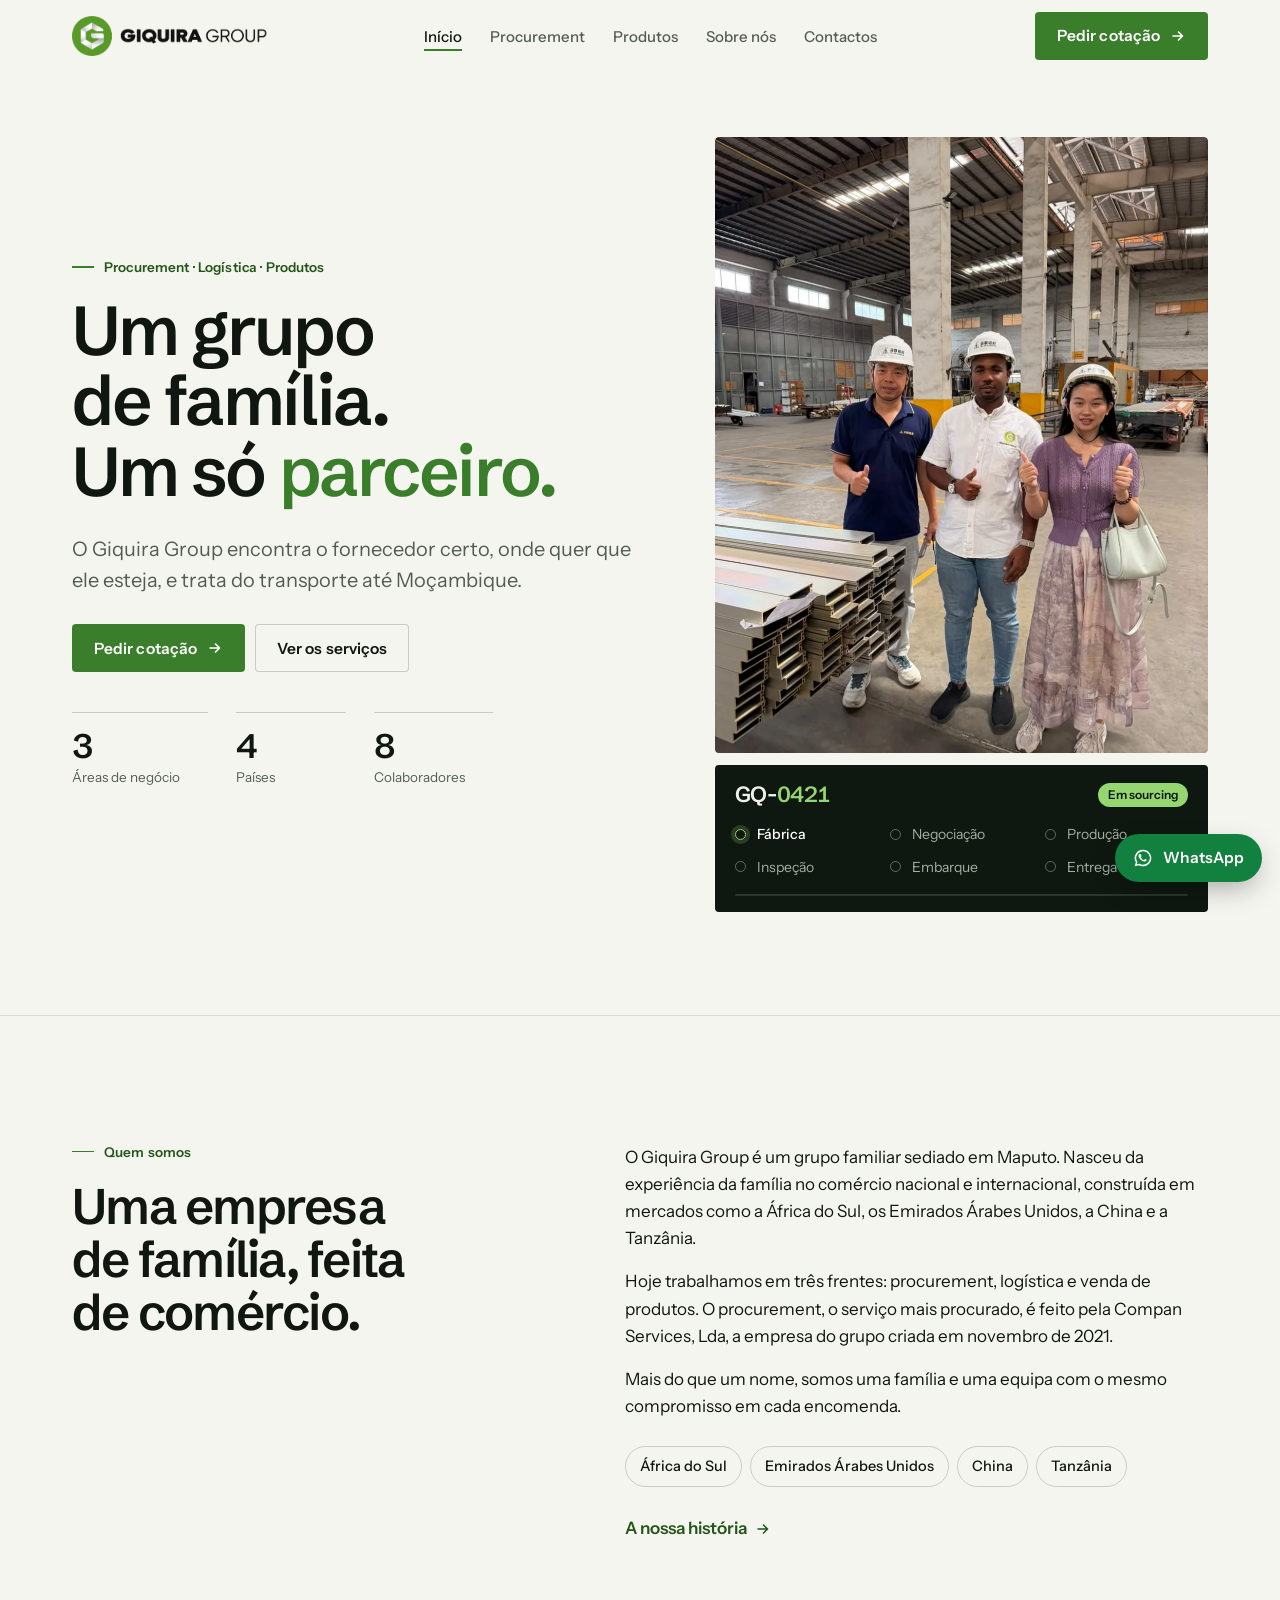
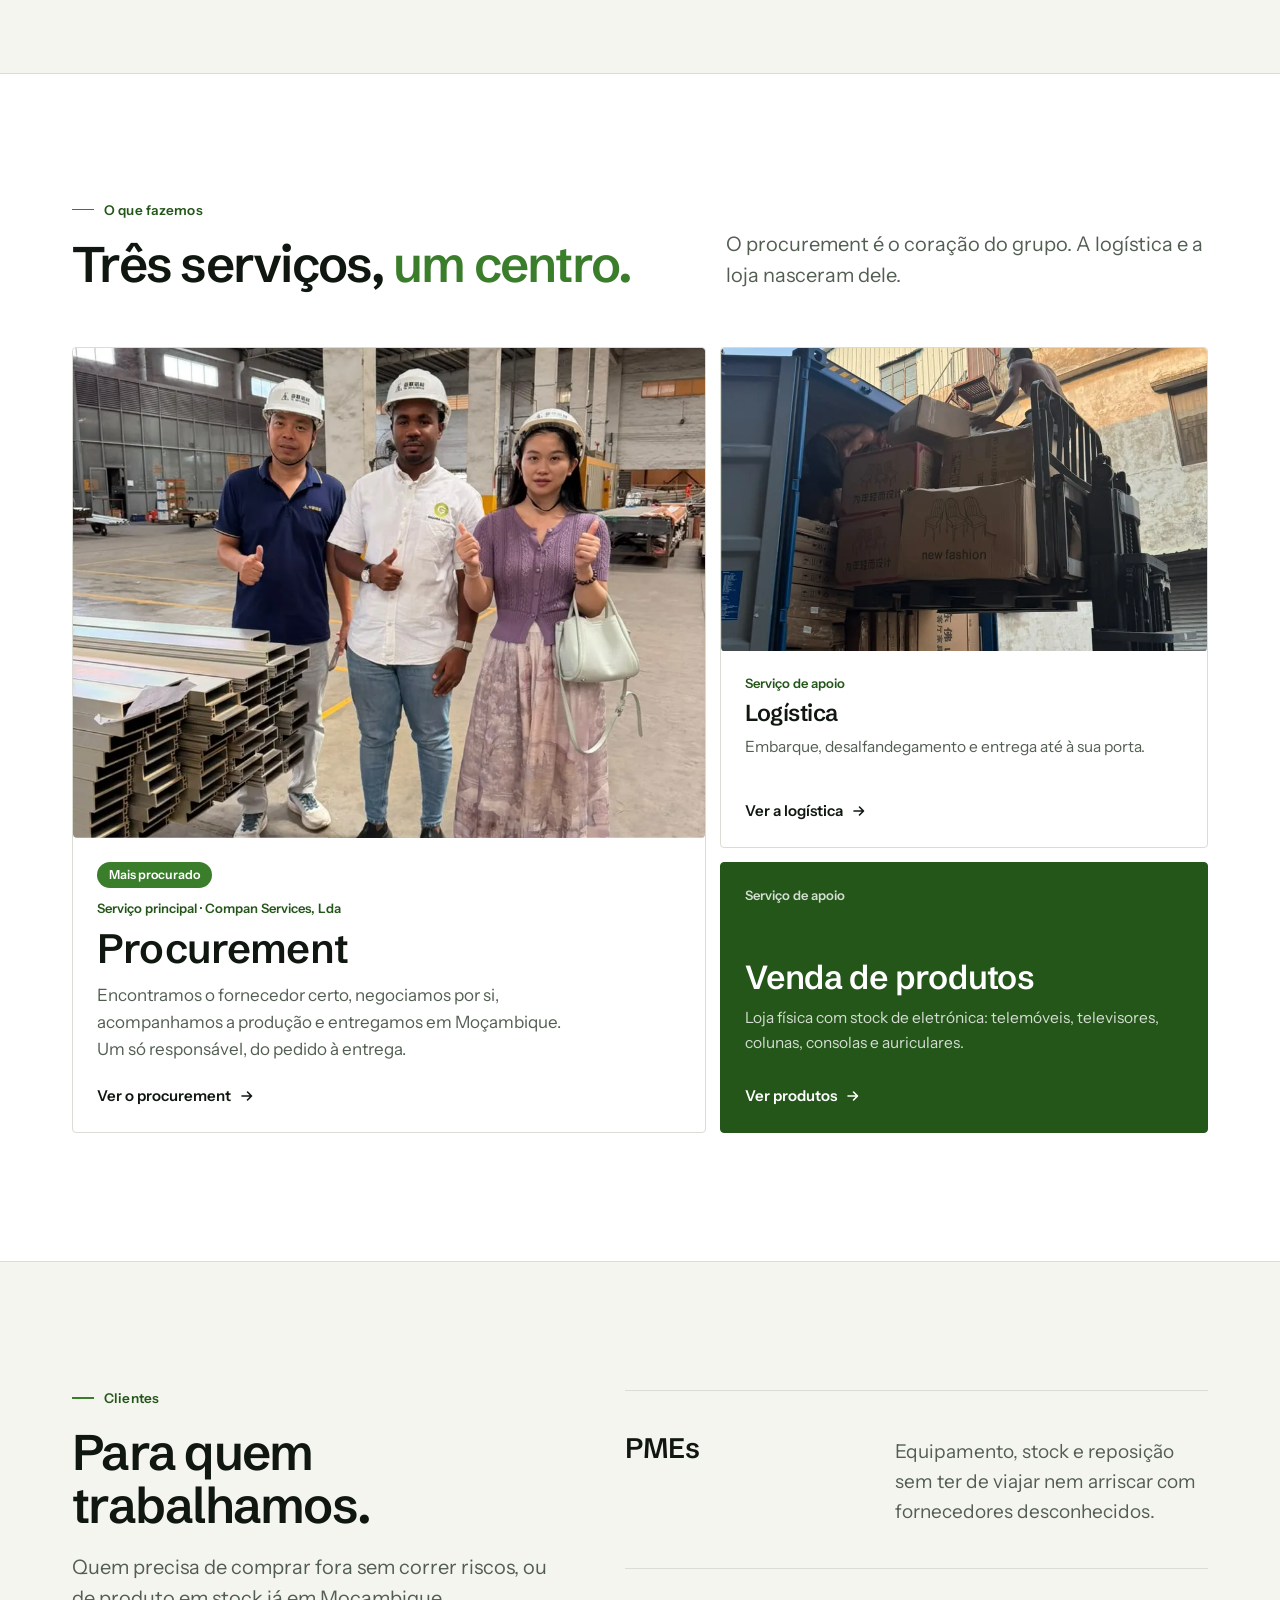
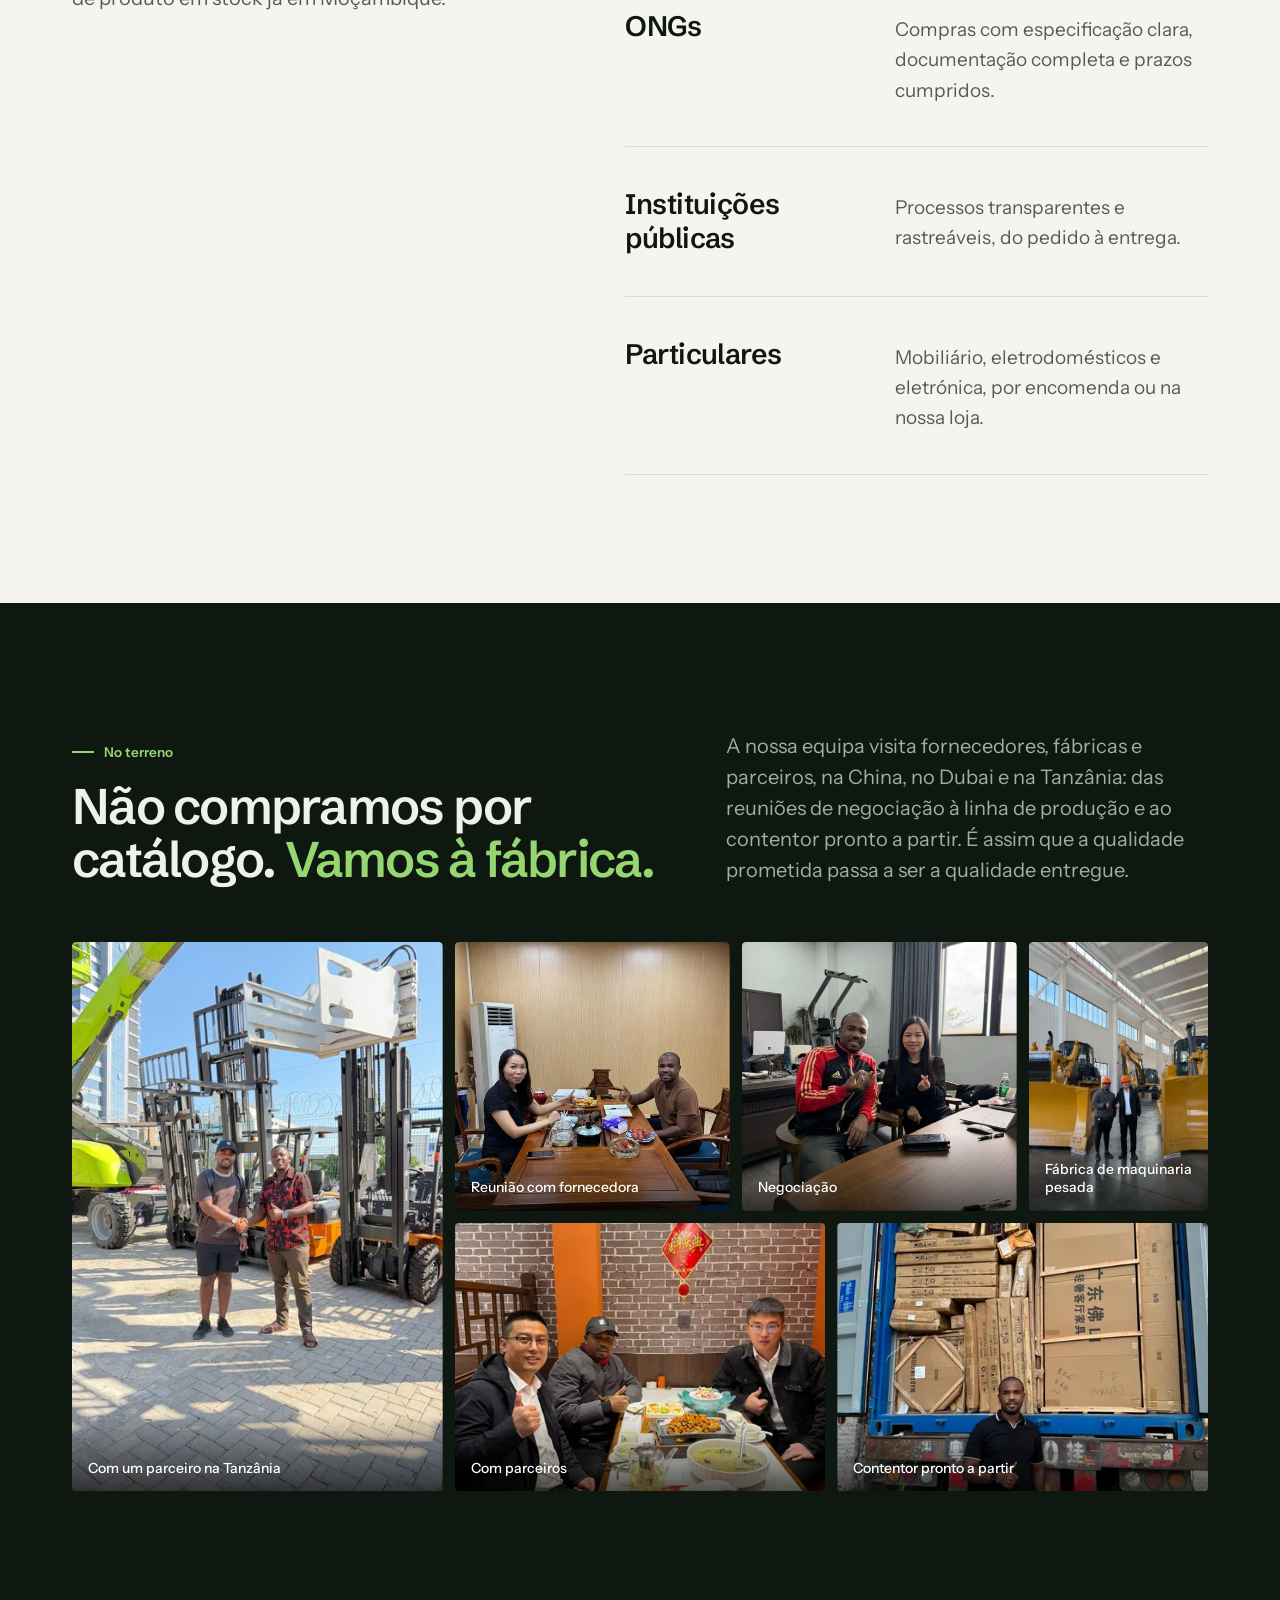
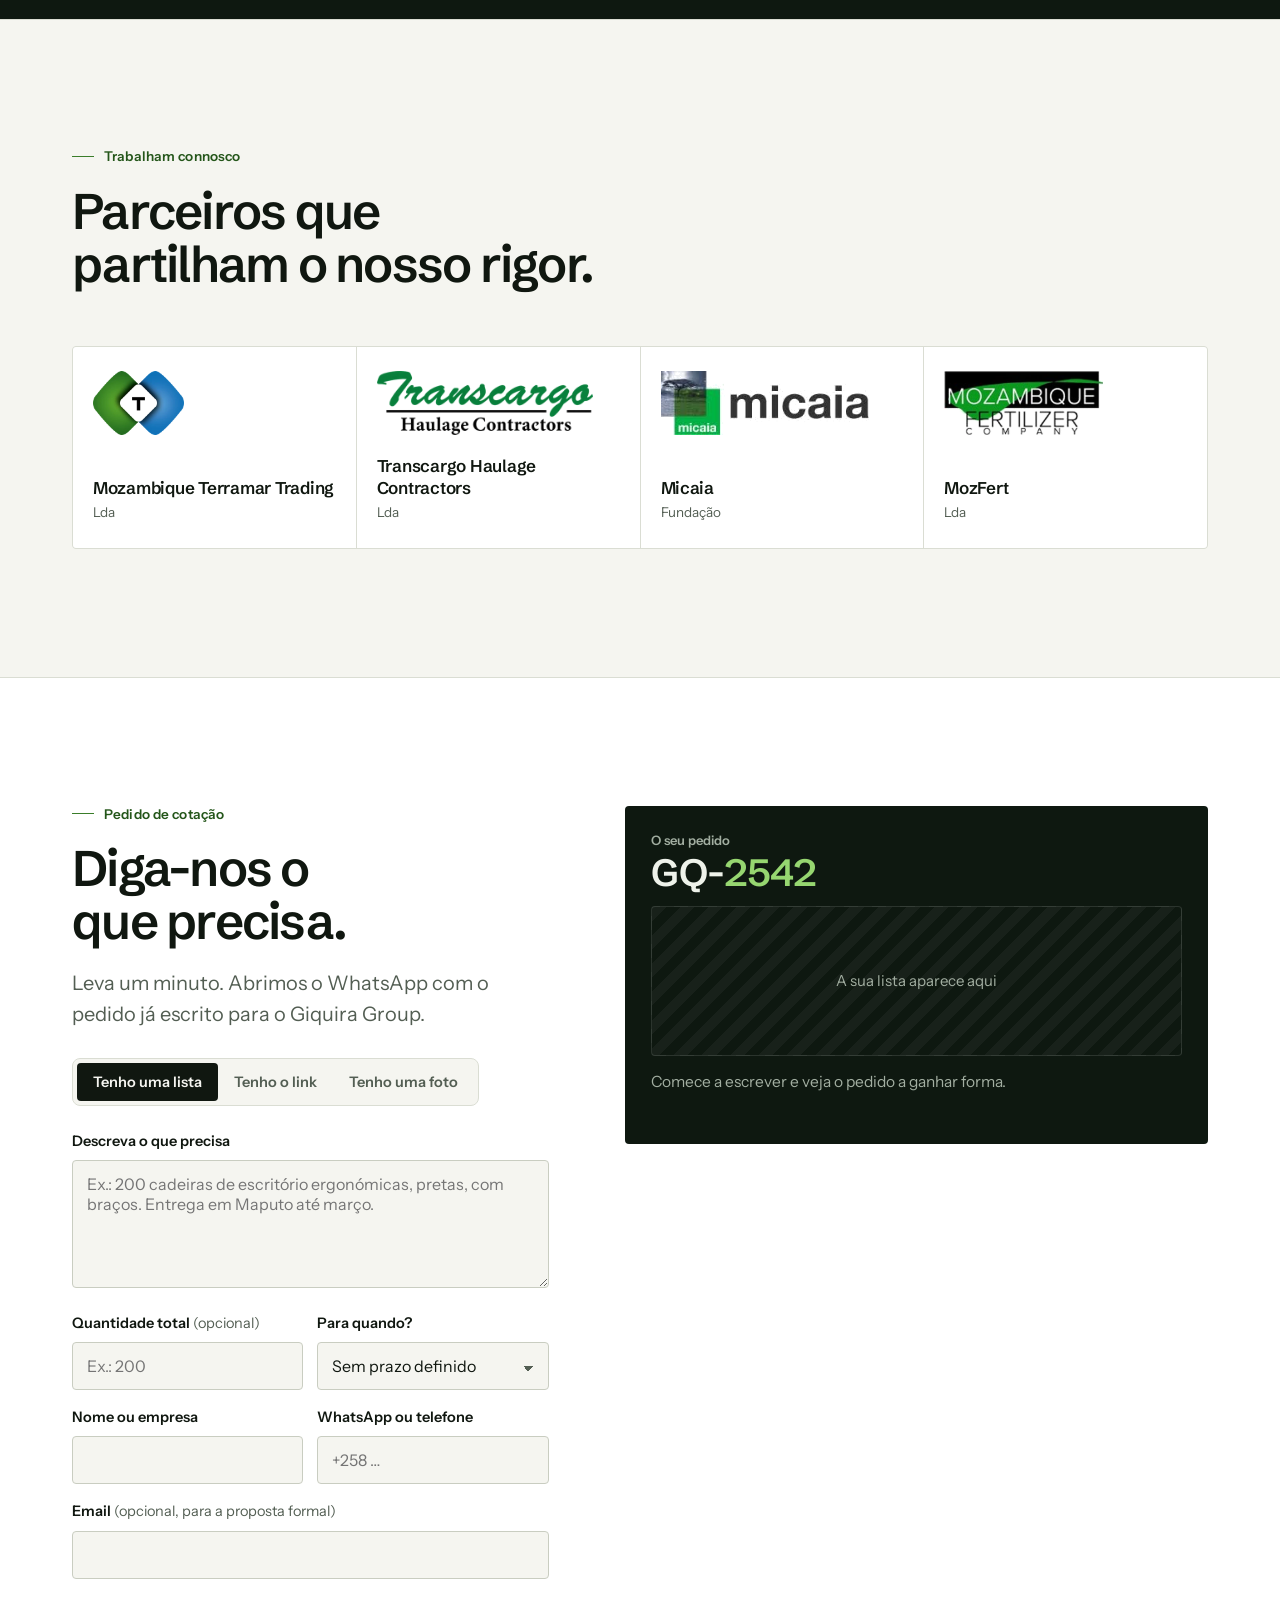
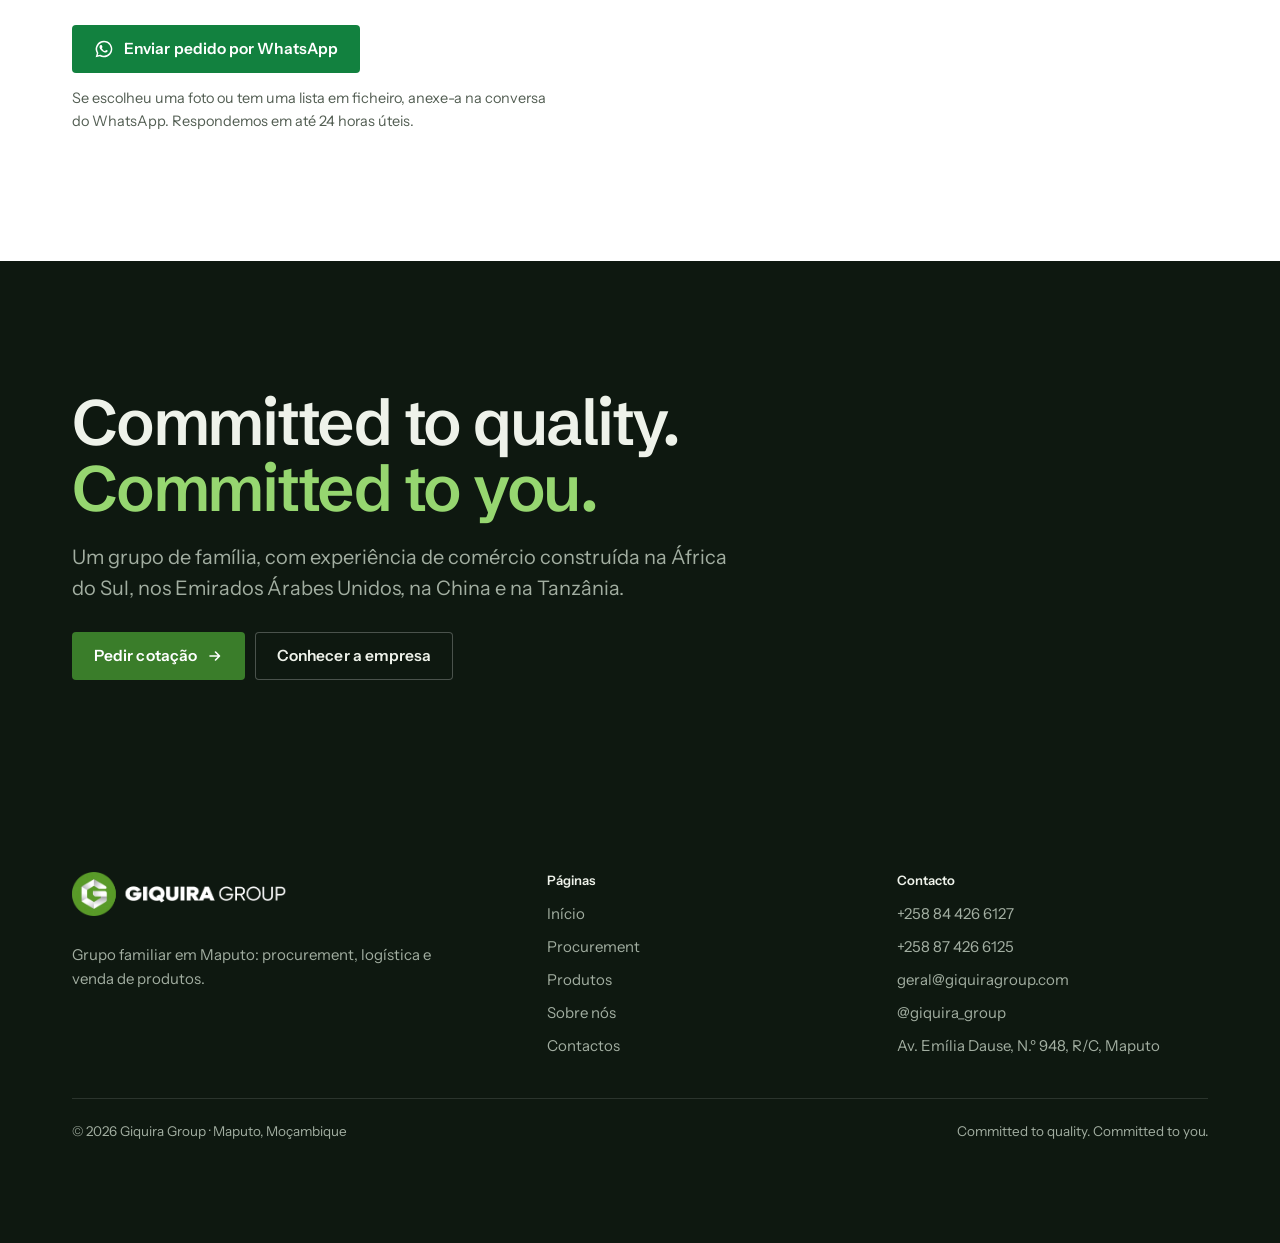
==== commit 9d4b6c9f: "Carrossel da loja: o cliente pode deslizar, usar setas ou arrastar; pára com qualquer gesto e volta " ====
--- a/index.html
+++ b/index.html
@@ -17,7 +17,7 @@
 <link rel="apple-touch-icon" href="apple-touch-icon.png">
 <link rel="preload" href="assets/fonts/schibsted-grotesk-latin-600-normal.woff2" as="font" type="font/woff2" crossorigin>
 <link rel="preload" href="assets/fonts/instrument-sans-latin-400-normal.woff2" as="font" type="font/woff2" crossorigin>
-<link rel="stylesheet" href="assets/site.css?v=ba87b08f">
+<link rel="stylesheet" href="assets/site.css?v=38f5b63a">
 <script>(function(d){d.className+=' js';try{if(sessionStorage.getItem('wp'))d.className+=' wp';else d.className+=' first'}catch(e){d.className+=' first'}})(document.documentElement)</script>
 <script type="application/ld+json">{"@context": "https://schema.org", "@type": "Organization", "name": "Giquira Group", "slogan": "Committed to quality. Committed to you.", "email": "geral@giquiragroup.com", "description": "Grupo familiar em Maputo: procurement internacional, logística e venda de produtos.", "subOrganization": {"@type": "Organization", "name": "Compan Services, Lda", "foundingDate": "2021-11", "description": "Empresa do Giquira Group dedicada ao procurement."}, "telephone": ["+258844266127", "+258874266125"], "address": {"@type": "PostalAddress", "streetAddress": "Av. Emília Dause, N.º 948, R/C", "addressLocality": "Maputo", "addressCountry": "MZ"}, "areaServed": {"@type": "Country", "name": "Moçambique"}, "sameAs": ["https://instagram.com/giquira_group"]}</script>
 </head>
@@ -172,6 +172,6 @@
   <div class="legal"><span>© <span data-year>2026</span> Giquira Group · Maputo, Moçambique</span><span>Committed to quality. Committed to you.</span></div>
 </div></footer>
 <a class="btn wa fab" href="https://wa.me/258844266127?text=Ol%C3%A1%20Giquira%20Group%21%20Gostaria%20de%20falar%20com%20a%20vossa%20equipa." target="_blank" rel="noopener" aria-label="Falar com o Giquira Group no WhatsApp"><svg viewBox="0 0 24 24" width="20" height="20" aria-hidden="true" focusable="false"><path fill="currentColor" d="M12 2a10 10 0 0 0-8.6 15.1L2 22l5-1.3A10 10 0 1 0 12 2zm0 18.2c-1.5 0-3-.4-4.2-1.2l-.3-.2-3 .8.8-2.9-.2-.3A8.2 8.2 0 1 1 12 20.2zm4.5-6.1c-.2-.1-1.5-.7-1.7-.8-.2-.1-.4-.1-.6.1l-.8 1c-.1.2-.3.2-.5.1-.7-.3-1.5-.8-2.1-1.4-.6-.6-1-1.2-1.4-1.9-.1-.2 0-.4.1-.5l.4-.5.2-.4c.1-.2 0-.3 0-.5l-.8-1.8c-.2-.5-.4-.4-.6-.4h-.5c-.2 0-.5.1-.7.3-.7.7-1 1.6-.9 2.5.2 1 .7 1.9 1.3 2.7 1.3 1.7 2.9 2.9 4.9 3.5.9.3 1.7.2 2.3-.1.7-.4 1.1-1 1.3-1.7.1-.3 0-.5-.1-.6z"/></svg><span>WhatsApp</span></a>
-<script src="assets/site.js?v=1e0a9693" defer></script>
+<script src="assets/site.js?v=dd7abac2" defer></script>
 </body>
 </html>
--- a/assets/site.css
+++ b/assets/site.css
@@ -326,9 +326,19 @@
 /* Carrossel da loja (avança sozinho e volta ao início) */
 .pcar{position:relative;outline:none}
 .pcar:focus-visible{box-shadow:0 0 0 2px var(--g);border-radius:var(--r)}
-.pcar .vp{overflow:hidden}
-.pcar .tr{display:flex;margin:0 0 0 -14px;padding:0;list-style:none;transition:transform .7s var(--ease);will-change:transform}
-.pcar .it{flex:0 0 25%;min-width:0;padding-left:14px}
+.pcar .vp{overflow-x:auto;overflow-y:hidden;scroll-snap-type:x mandatory;overscroll-behavior-x:contain;scrollbar-width:none;cursor:grab;-webkit-overflow-scrolling:touch}
+.pcar .vp::-webkit-scrollbar{display:none}
+.pcar .vp.drag{scroll-snap-type:none;cursor:grabbing;user-select:none}
+.pcar .vp.drag .tile{pointer-events:none}
+.pcar .it{scroll-snap-align:start}
+.cnav{display:flex;justify-content:flex-end;gap:8px;margin:-8px 0 14px}
+.cnav button{width:44px;height:44px;border-radius:999px;border:1px solid var(--line-2);background:var(--surface);color:var(--ink);display:grid;place-items:center;cursor:pointer;transition:background .25s,border-color .25s,opacity .25s}
+.cnav button:hover:not(:disabled){background:var(--g-soft);border-color:var(--g)}
+.cnav button:disabled{opacity:.35;cursor:default}
+.cnav svg{width:18px;height:18px}
+.cnav .hint{margin-right:auto;align-self:center;font-size:13.5px;color:var(--mut)}
+.pcar .tr{display:flex;margin:0;padding:0;list-style:none}
+.pcar .it{flex:0 0 25%;min-width:0;padding-right:14px}
 .pcar .tile{aspect-ratio:1;width:100%;border-radius:var(--r);background:var(--surface);border:1px solid var(--line);display:flex;flex-direction:column;justify-content:flex-end;align-items:flex-start;text-align:left;padding:20px;overflow:hidden;font:inherit;color:inherit;cursor:pointer;transition:background .35s,border-color .35s}
 .pcar .tile:hover,.pcar .tile[aria-expanded="true"]{background:var(--g-soft);border-color:var(--g)}
 .pcar .tile:focus-visible{outline:2px solid var(--g);outline-offset:2px}
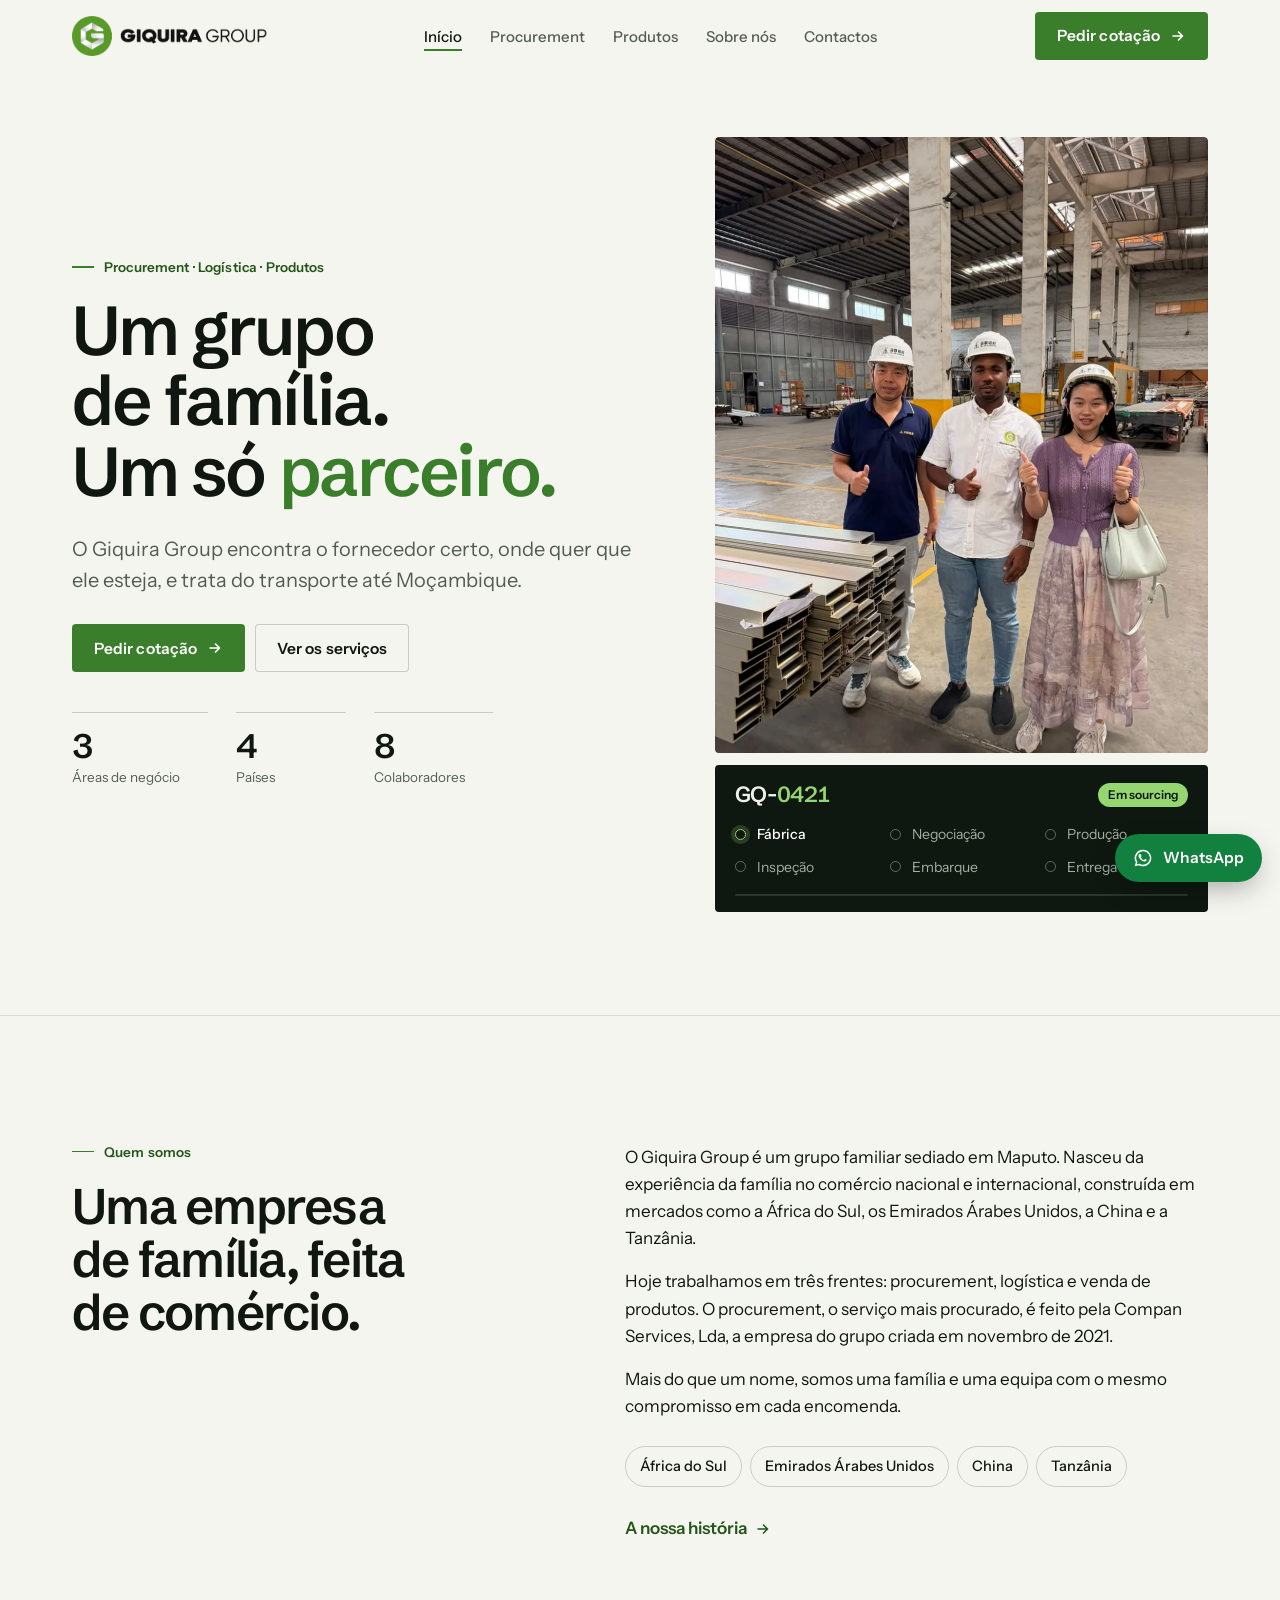
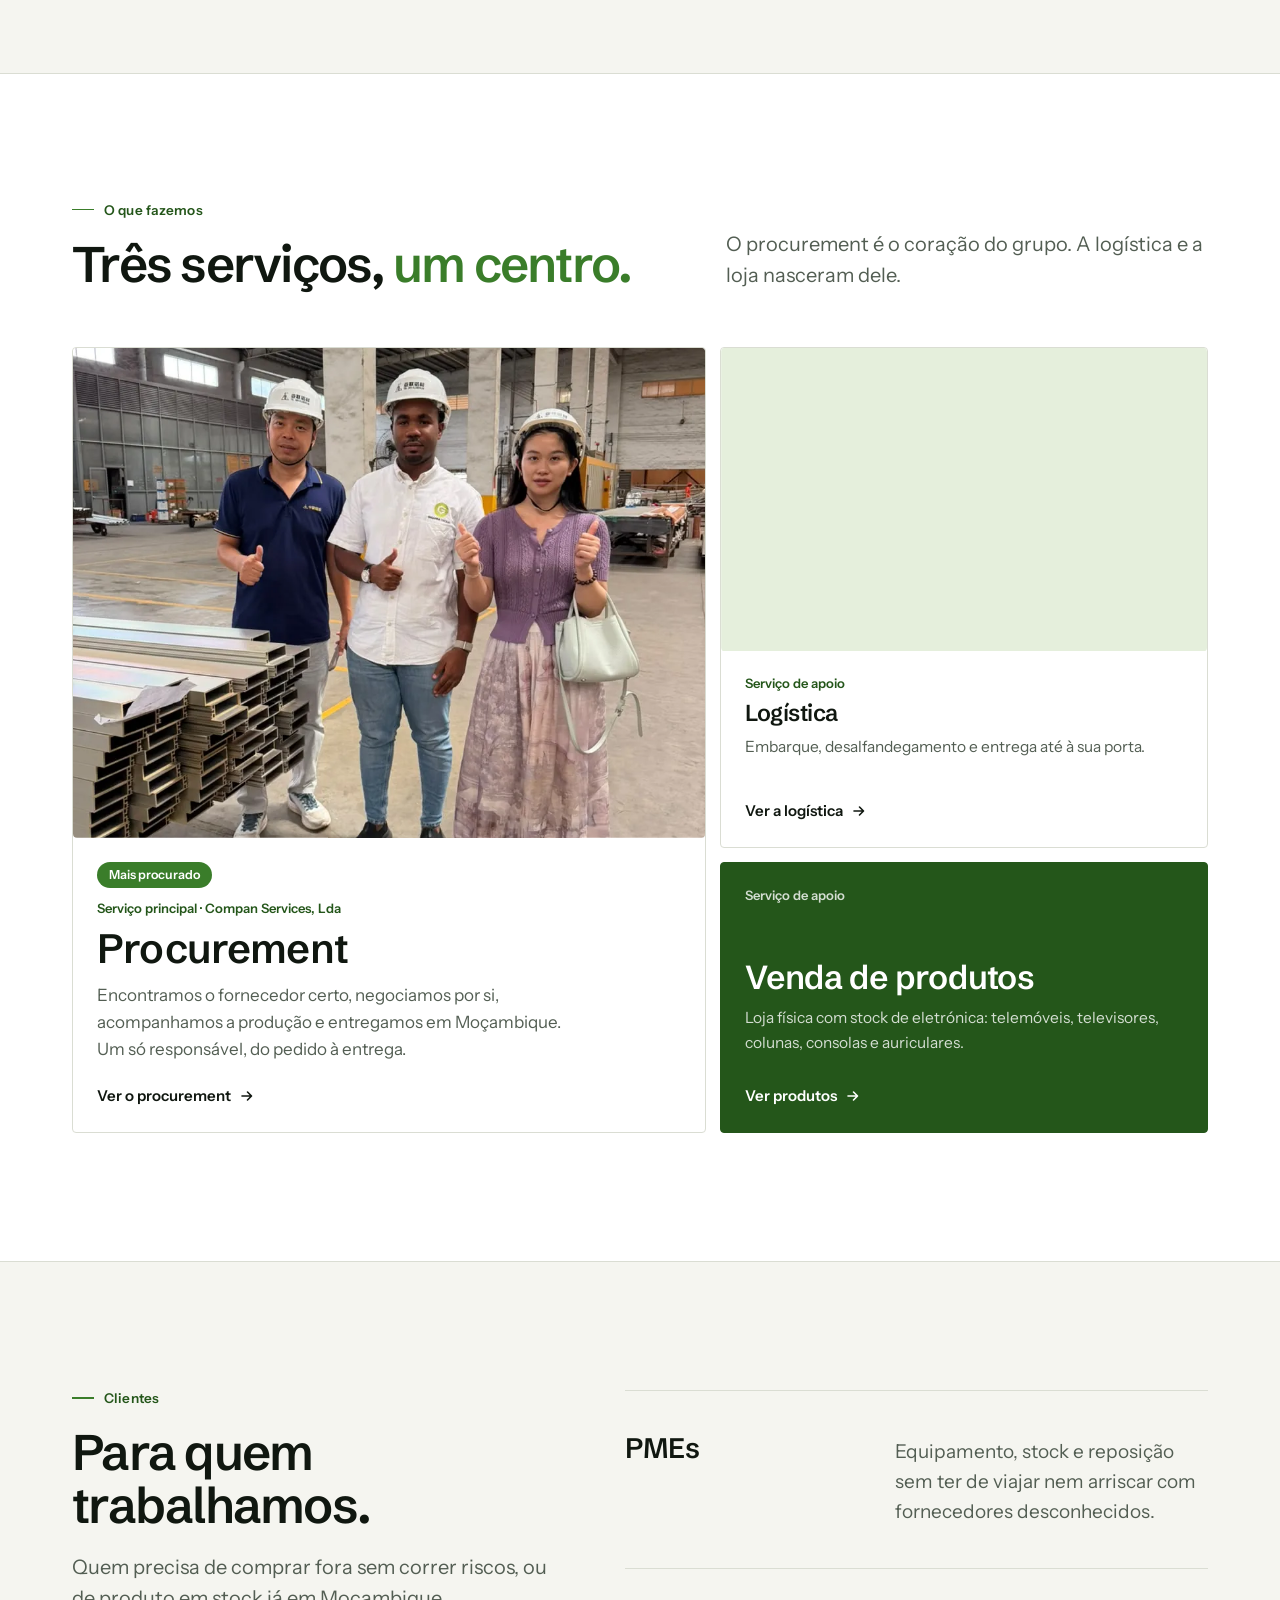
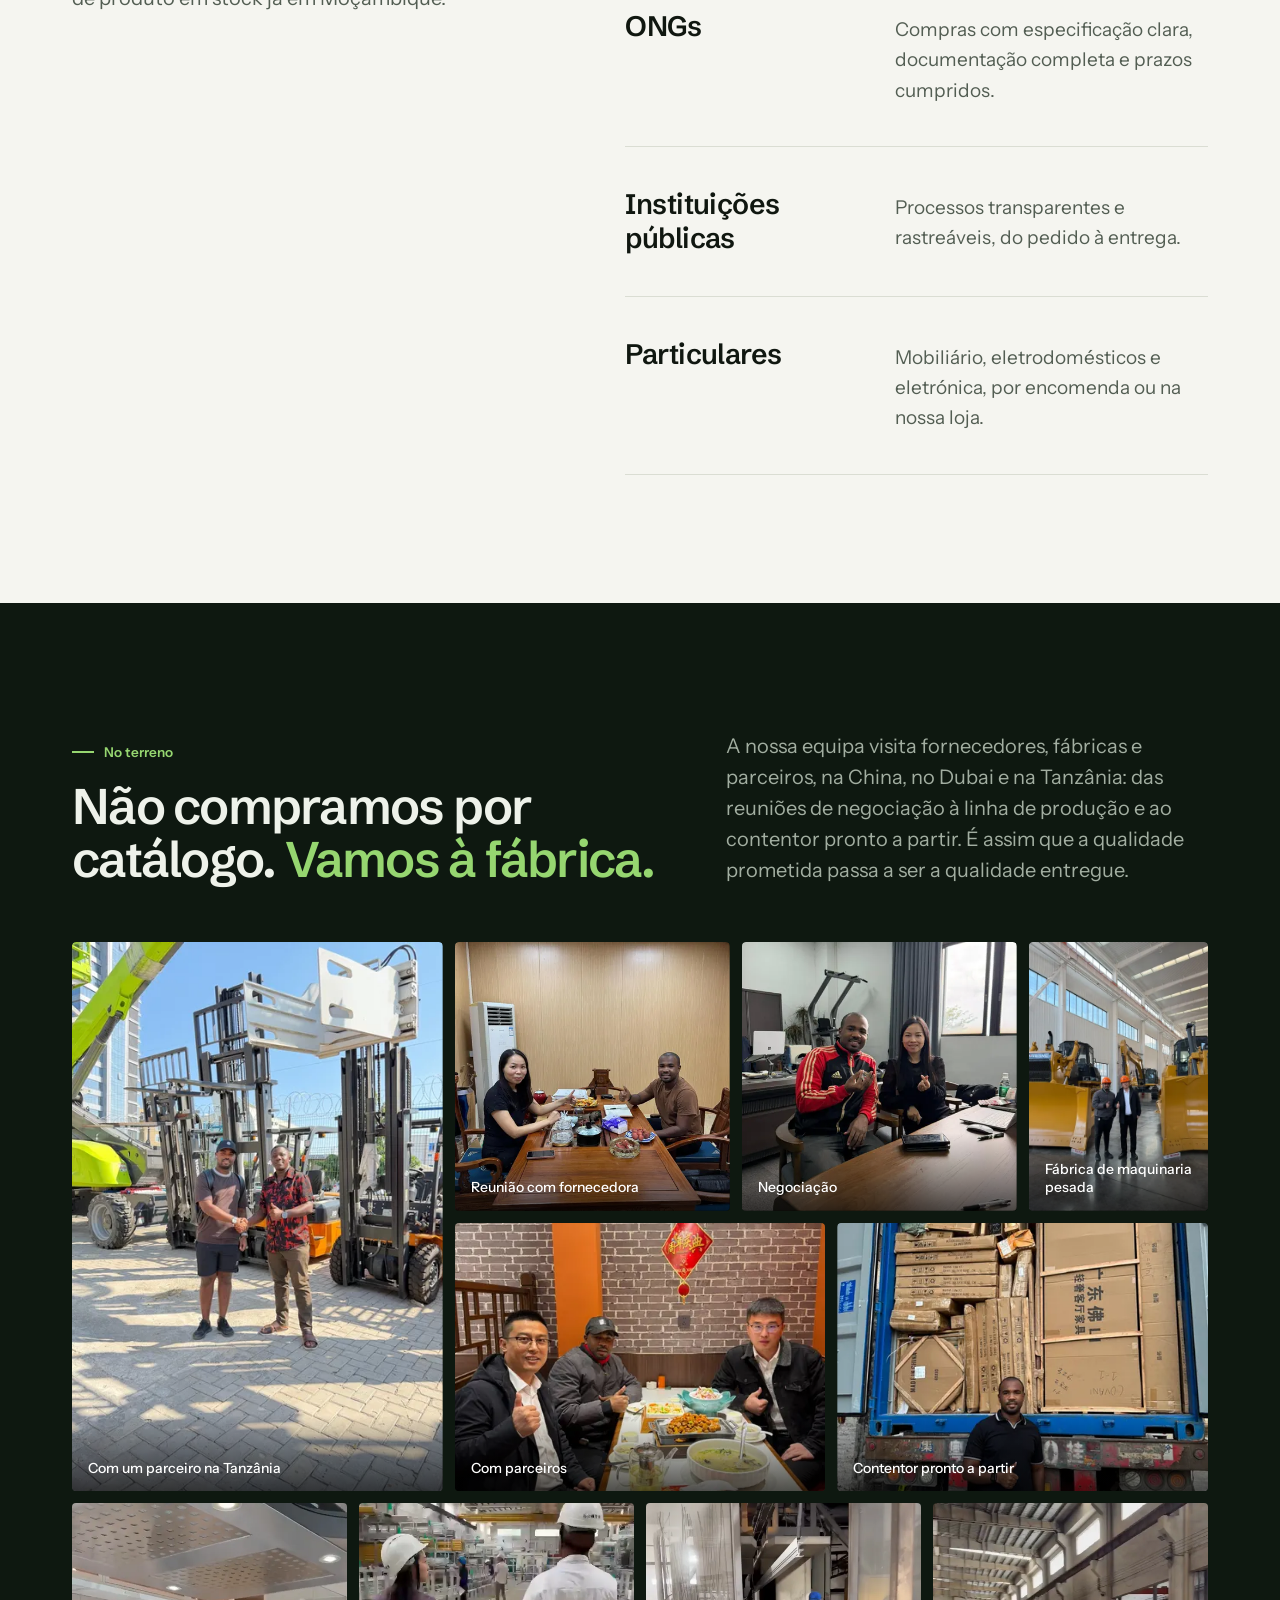
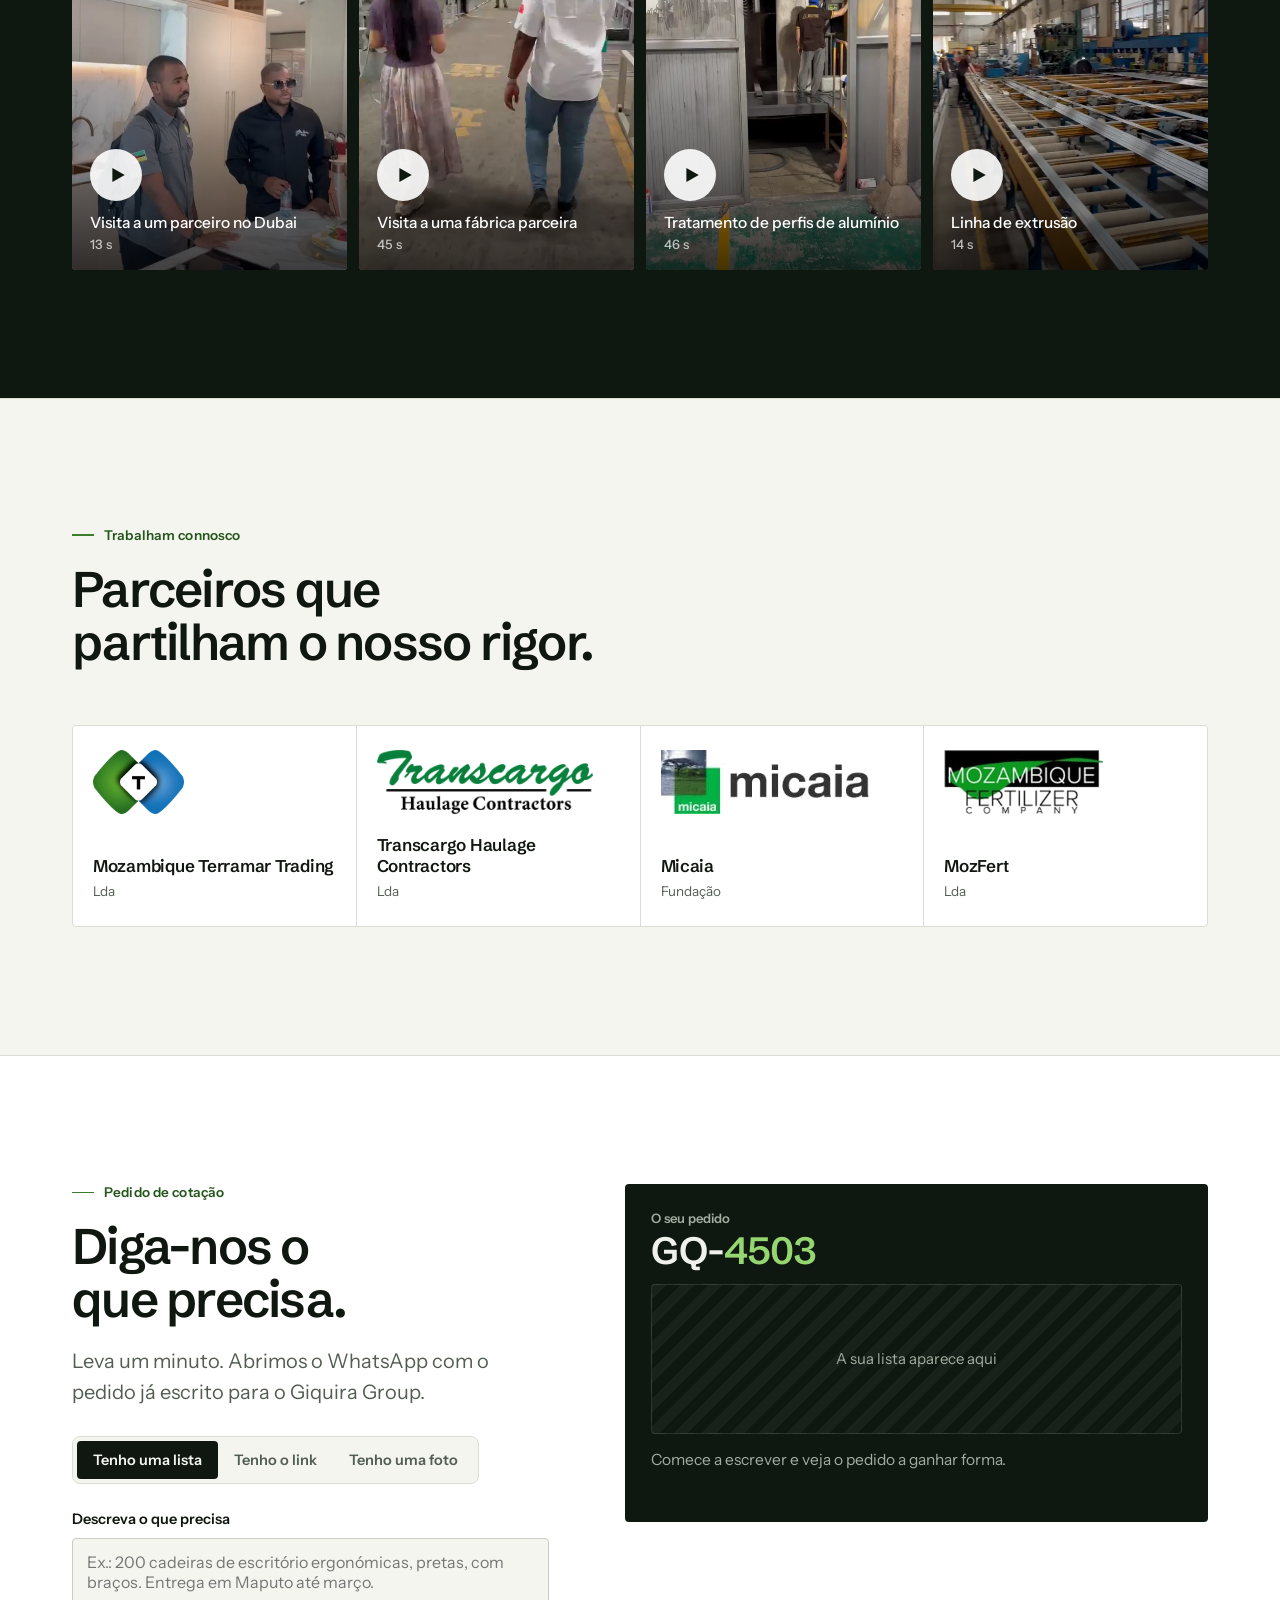
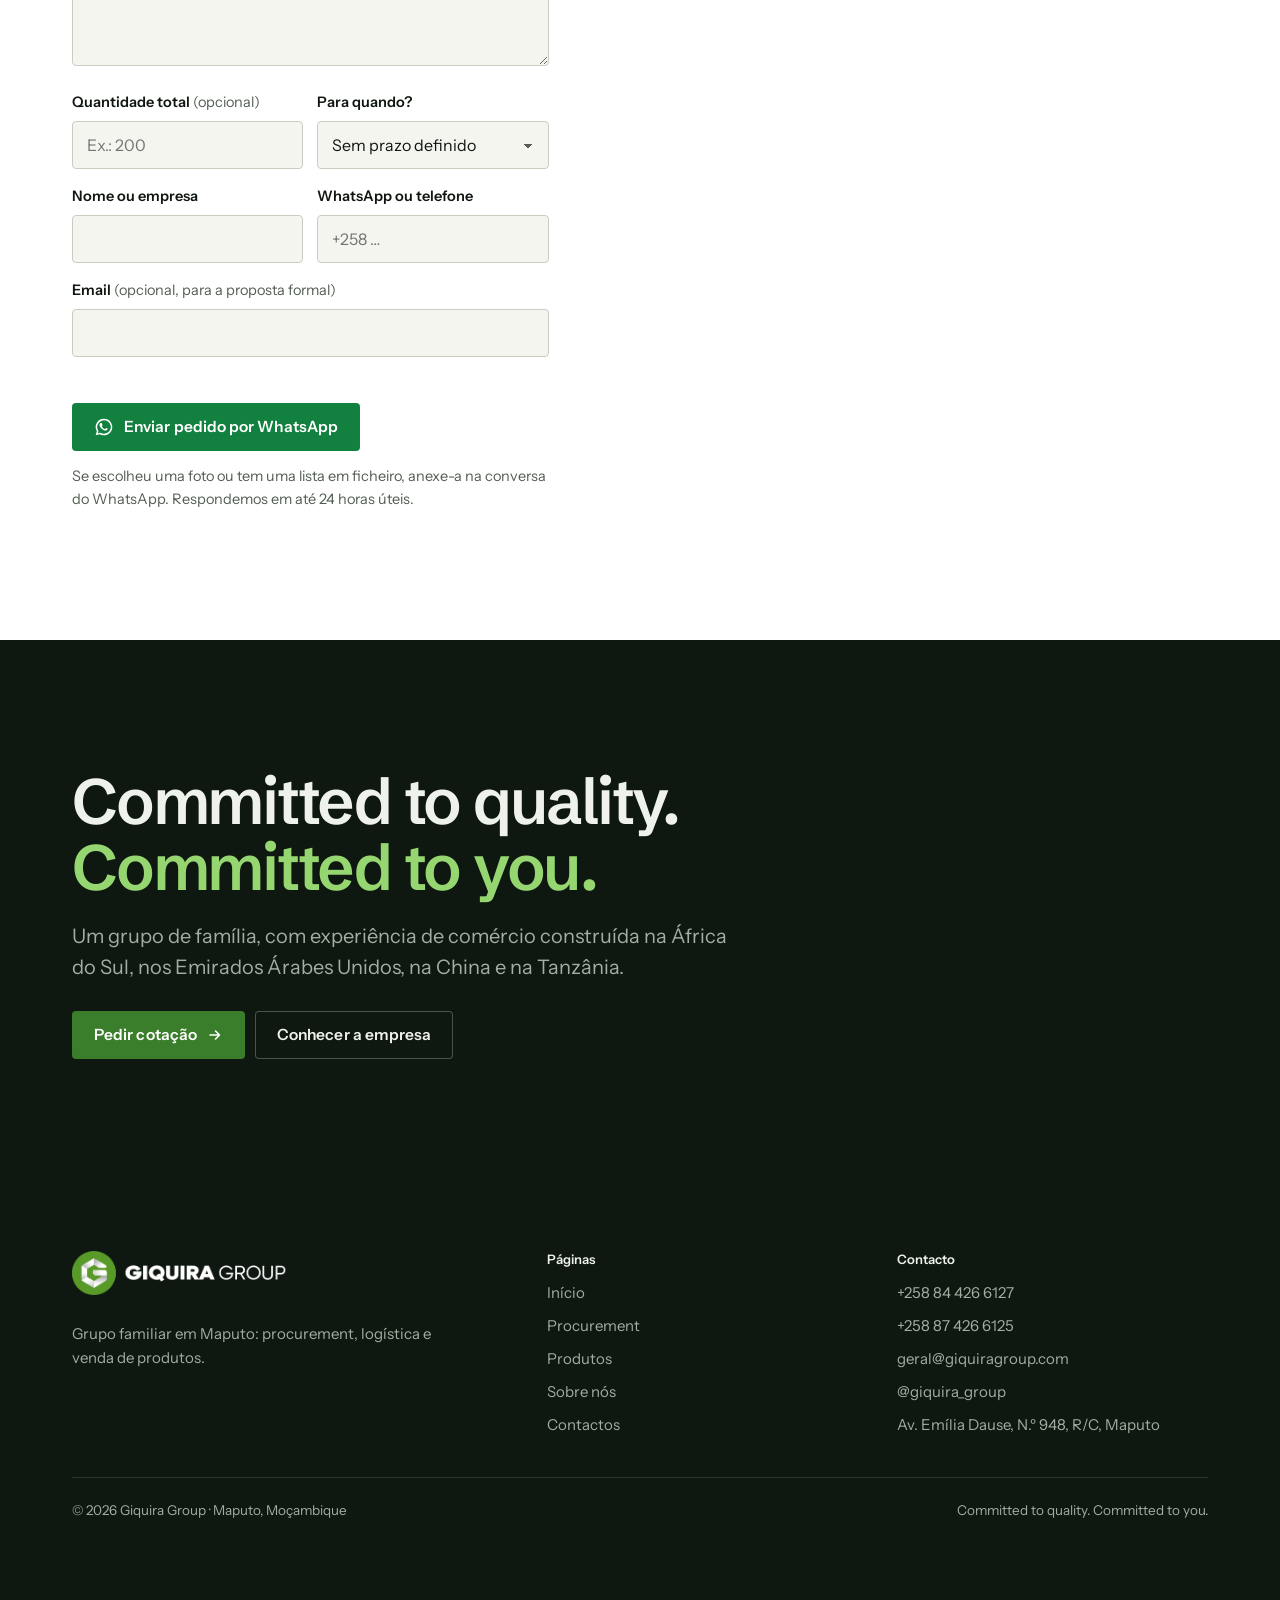
==== commit 06b9307b: "Início: vídeos (incluindo a visita no Dubai) na secção No terreno Co-Authored-By: Claude Opus 5.5 <n" ====
--- a/index.html
+++ b/index.html
@@ -108,7 +108,7 @@
     <figure class="e" data-img style="--i:2"><div class="ph"><img src="media/contentor-danilo.webp" srcset="media/contentor-danilo-480.webp 480w, media/contentor-danilo.webp 960w" sizes="(max-width:760px) 50vw, 33vw" width="960" height="1280" alt="Contentor carregado de mobiliário, pronto a partir" loading="lazy" decoding="async"></div><figcaption>Contentor pronto a partir</figcaption></figure>
     <figure class="f" data-img style="--i:3"><div class="ph"><img src="media/fabrica-maquinaria.webp" srcset="media/fabrica-maquinaria-480.webp 480w, media/fabrica-maquinaria.webp 960w" sizes="(max-width:760px) 50vw, 33vw" width="960" height="1280" alt="Visita a uma fábrica de maquinaria pesada na China" loading="lazy" decoding="async"></div><figcaption>Fábrica de maquinaria pesada</figcaption></figure>
   </div>
-  
+  <div class="vids"><figure class="vid" data-rv style="--i:0"><video src="media/visita-dubai.mp4" poster="media/visita-dubai-poster.webp" playsinline preload="none" aria-label="Visita a um parceiro no Dubai"></video><button class="play" type="button" aria-label="Ver vídeo: Visita a um parceiro no Dubai"><span class="pb"><svg viewBox="0 0 16 16" aria-hidden="true"><path d="M3 1.8v12.4L14 8z"/></svg></span><span>Visita a um parceiro no Dubai<small>13 s</small></span></button></figure><figure class="vid" data-rv style="--i:1"><video src="media/visita-fabrica.mp4" poster="media/visita-fabrica-poster.webp" playsinline preload="none" aria-label="Visita a uma fábrica parceira"></video><button class="play" type="button" aria-label="Ver vídeo: Visita a uma fábrica parceira"><span class="pb"><svg viewBox="0 0 16 16" aria-hidden="true"><path d="M3 1.8v12.4L14 8z"/></svg></span><span>Visita a uma fábrica parceira<small>45 s</small></span></button></figure><figure class="vid" data-rv style="--i:2"><video src="media/processo-aluminio.mp4" poster="media/processo-aluminio-poster.webp" playsinline preload="none" aria-label="Tratamento de perfis de alumínio"></video><button class="play" type="button" aria-label="Ver vídeo: Tratamento de perfis de alumínio"><span class="pb"><svg viewBox="0 0 16 16" aria-hidden="true"><path d="M3 1.8v12.4L14 8z"/></svg></span><span>Tratamento de perfis de alumínio<small>46 s</small></span></button></figure><figure class="vid" data-rv style="--i:3"><video src="media/linha-extrusao.mp4" poster="media/linha-extrusao-poster.webp" playsinline preload="none" aria-label="Linha de extrusão"></video><button class="play" type="button" aria-label="Ver vídeo: Linha de extrusão"><span class="pb"><svg viewBox="0 0 16 16" aria-hidden="true"><path d="M3 1.8v12.4L14 8z"/></svg></span><span>Linha de extrusão<small>14 s</small></span></button></figure></div>
 </div></section>
 
 <section class="sec"><div class="w">
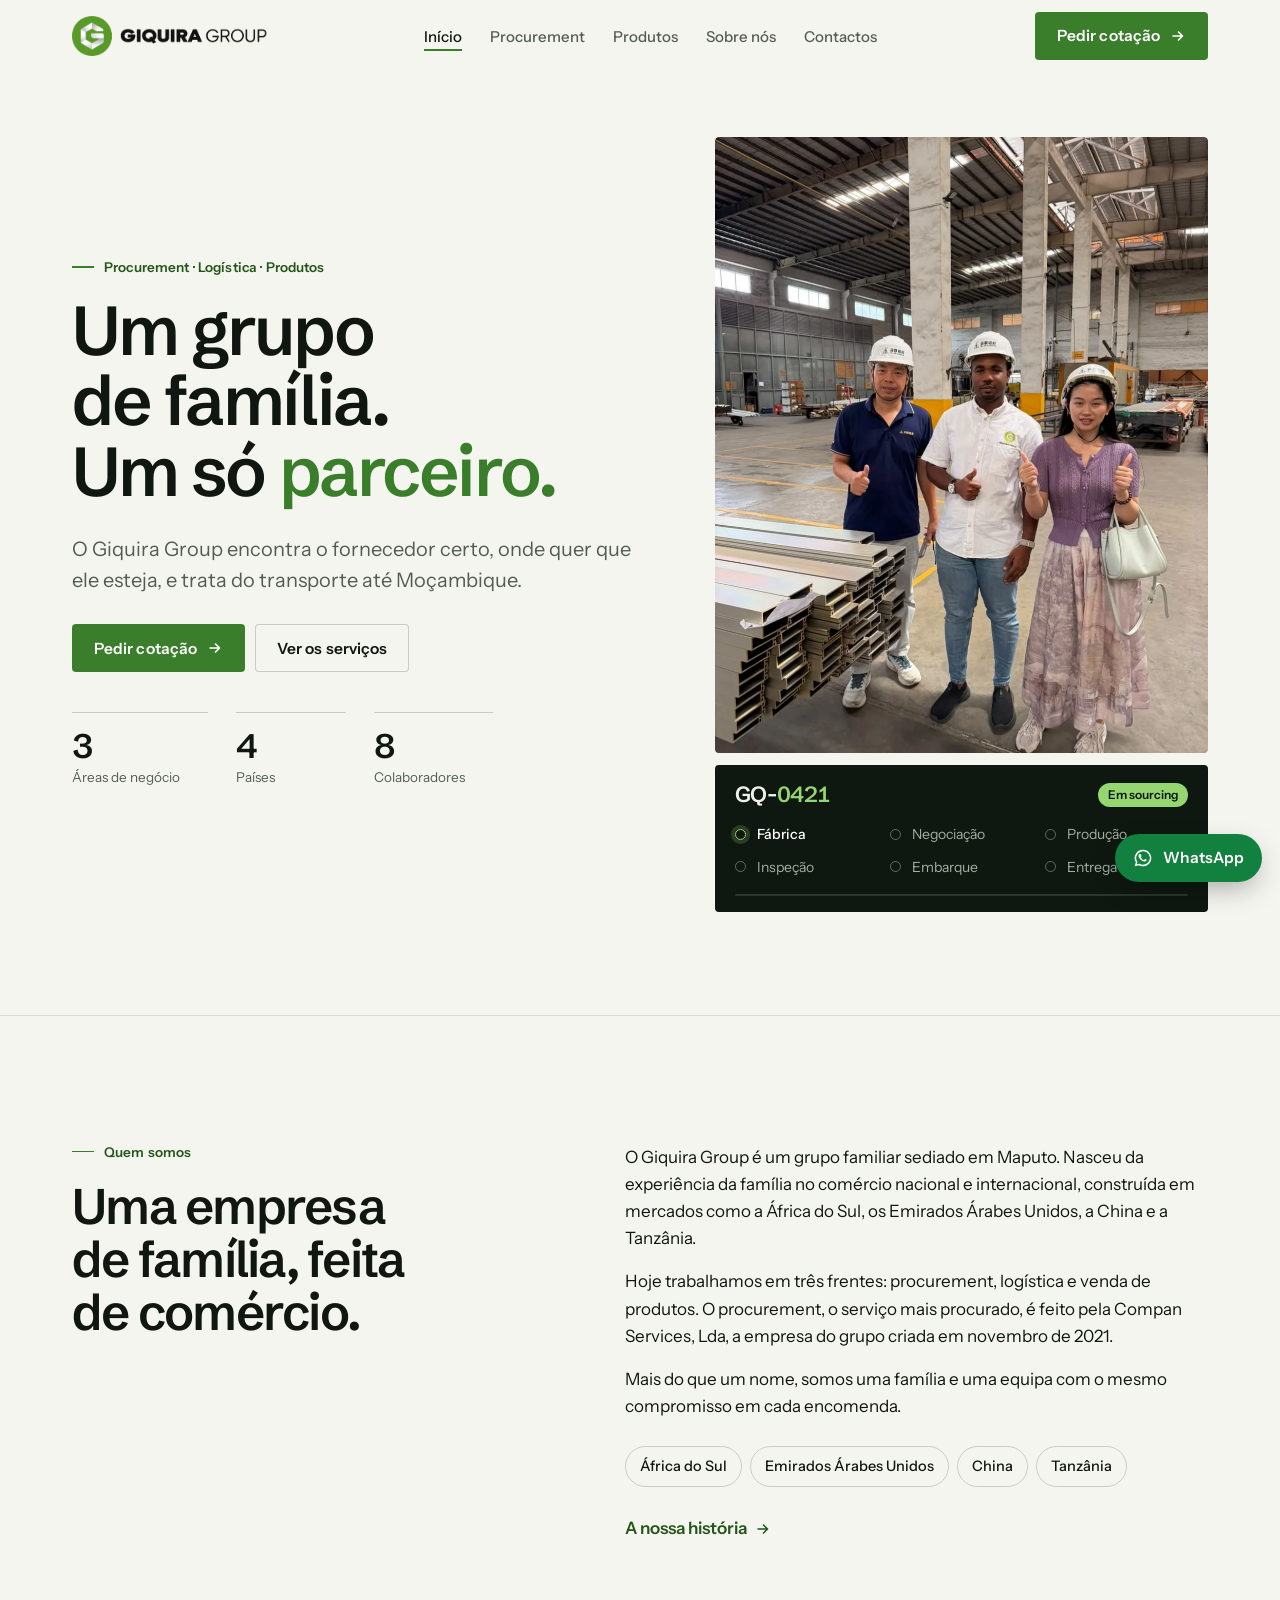
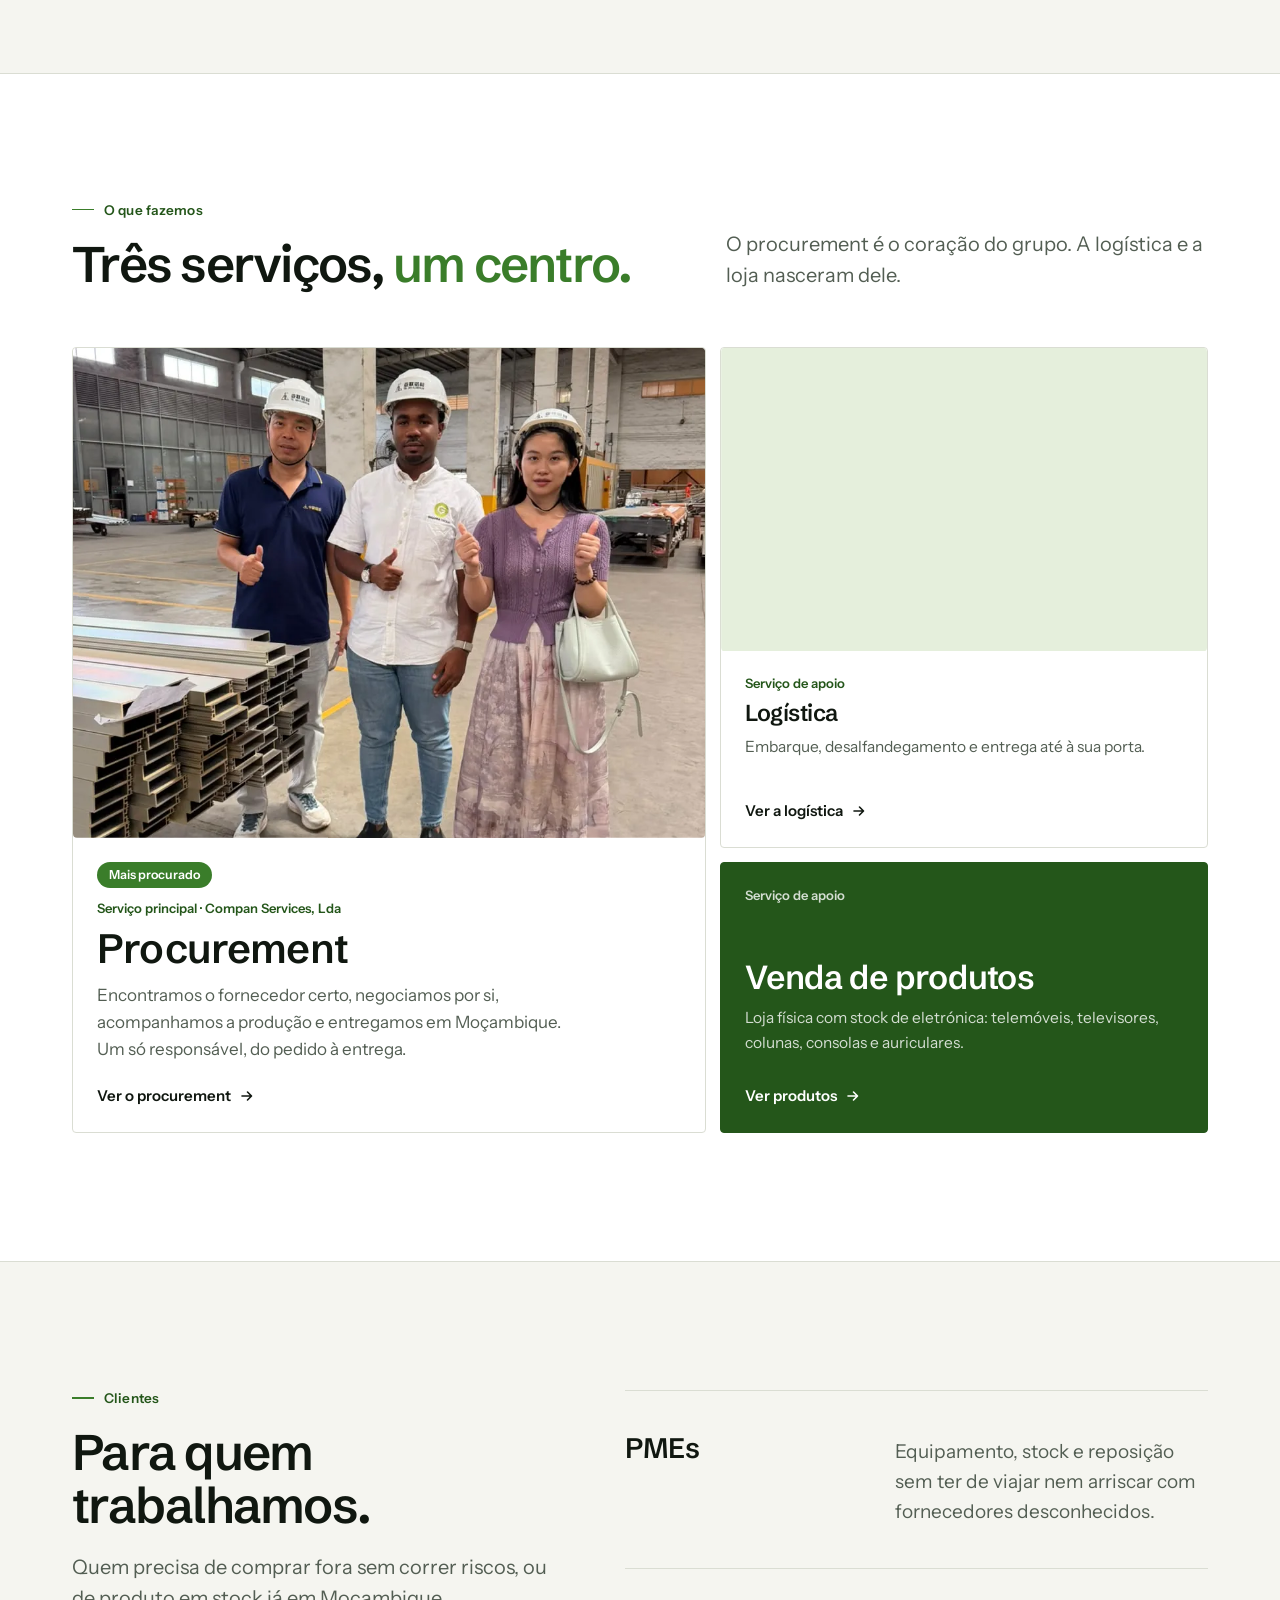
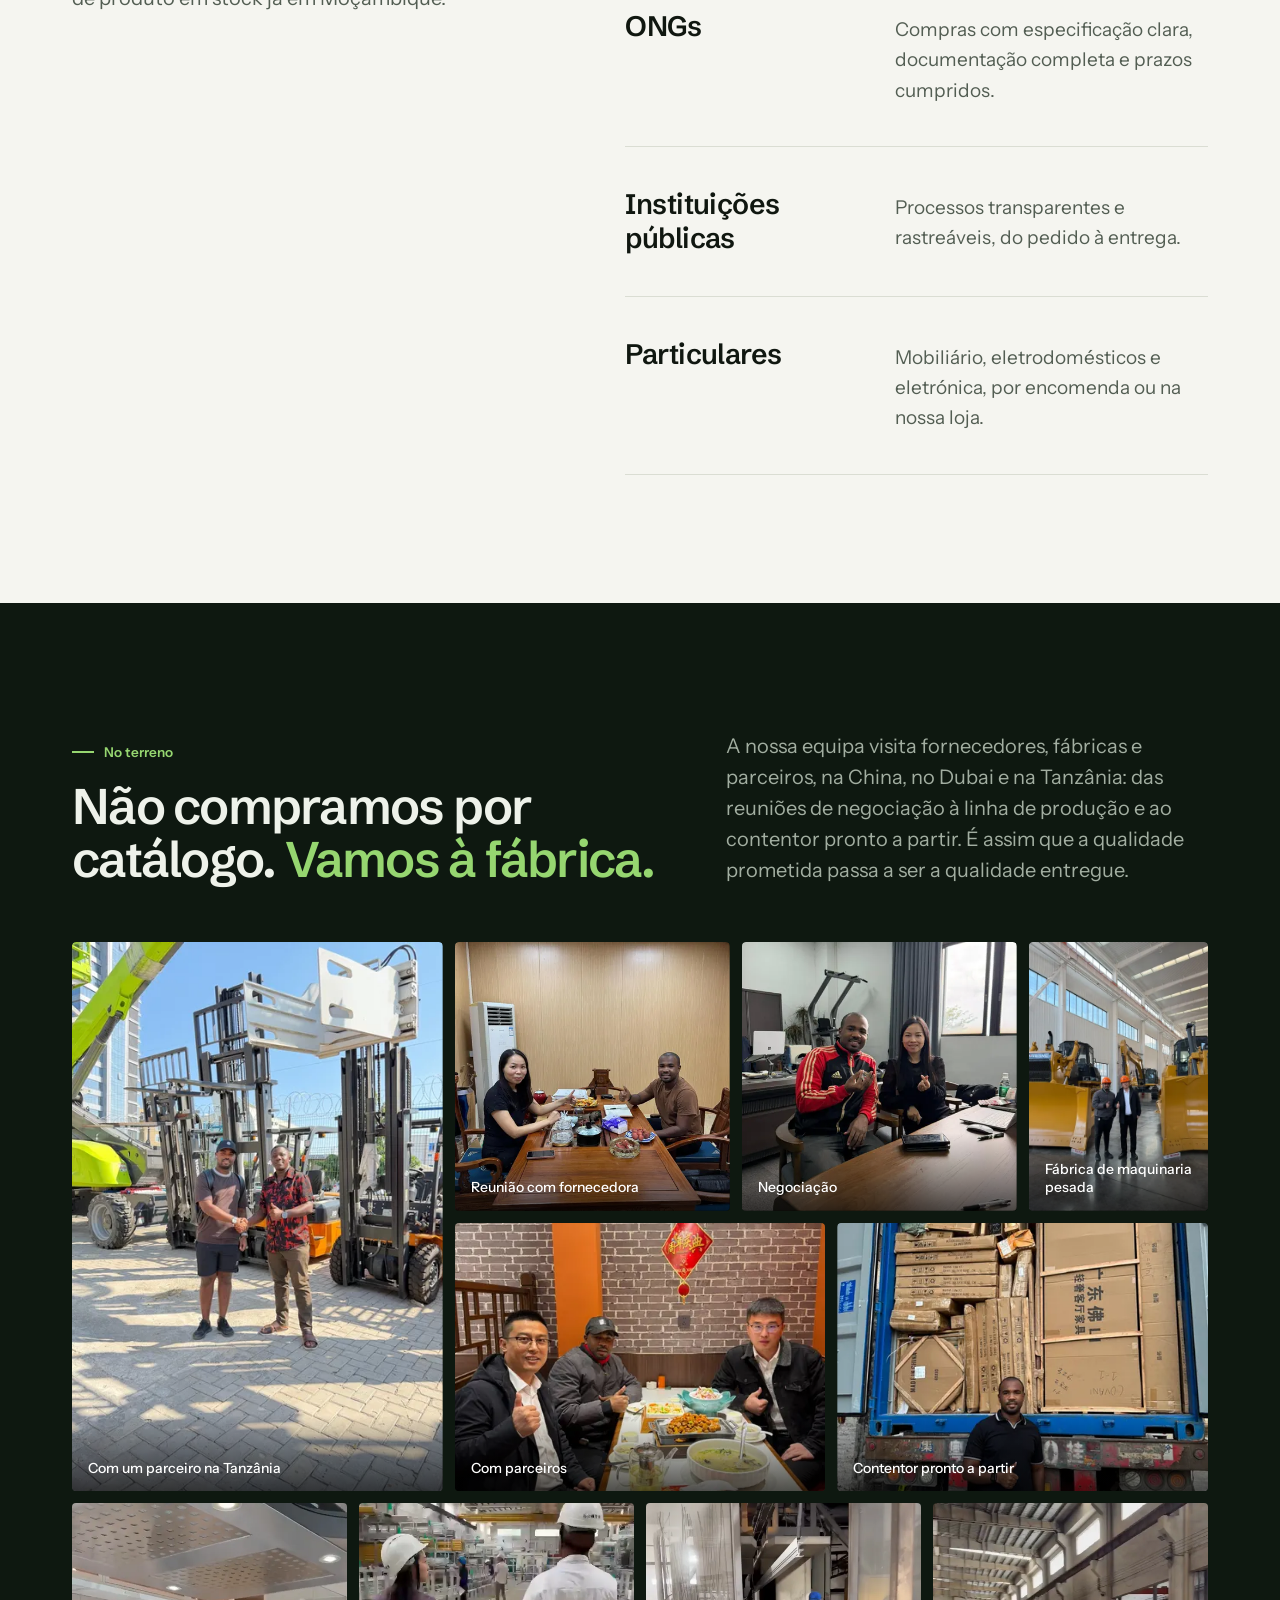
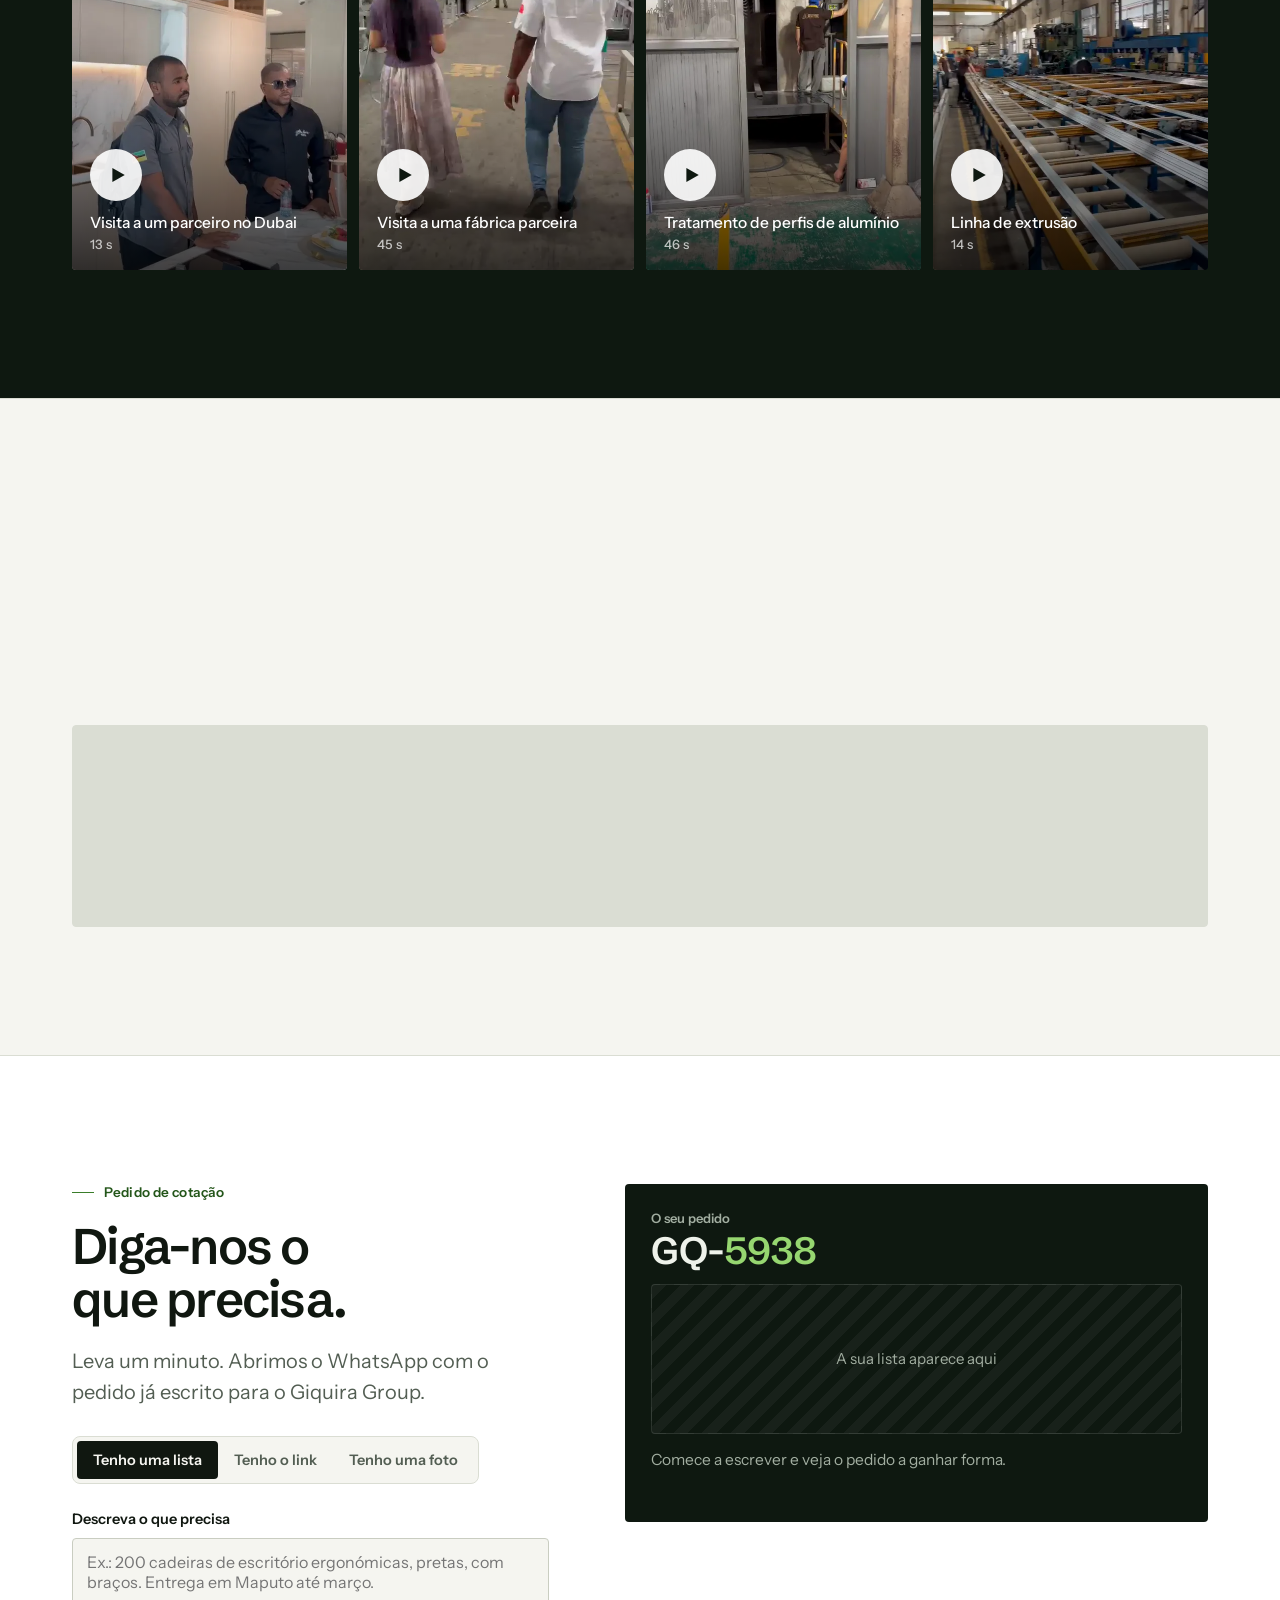
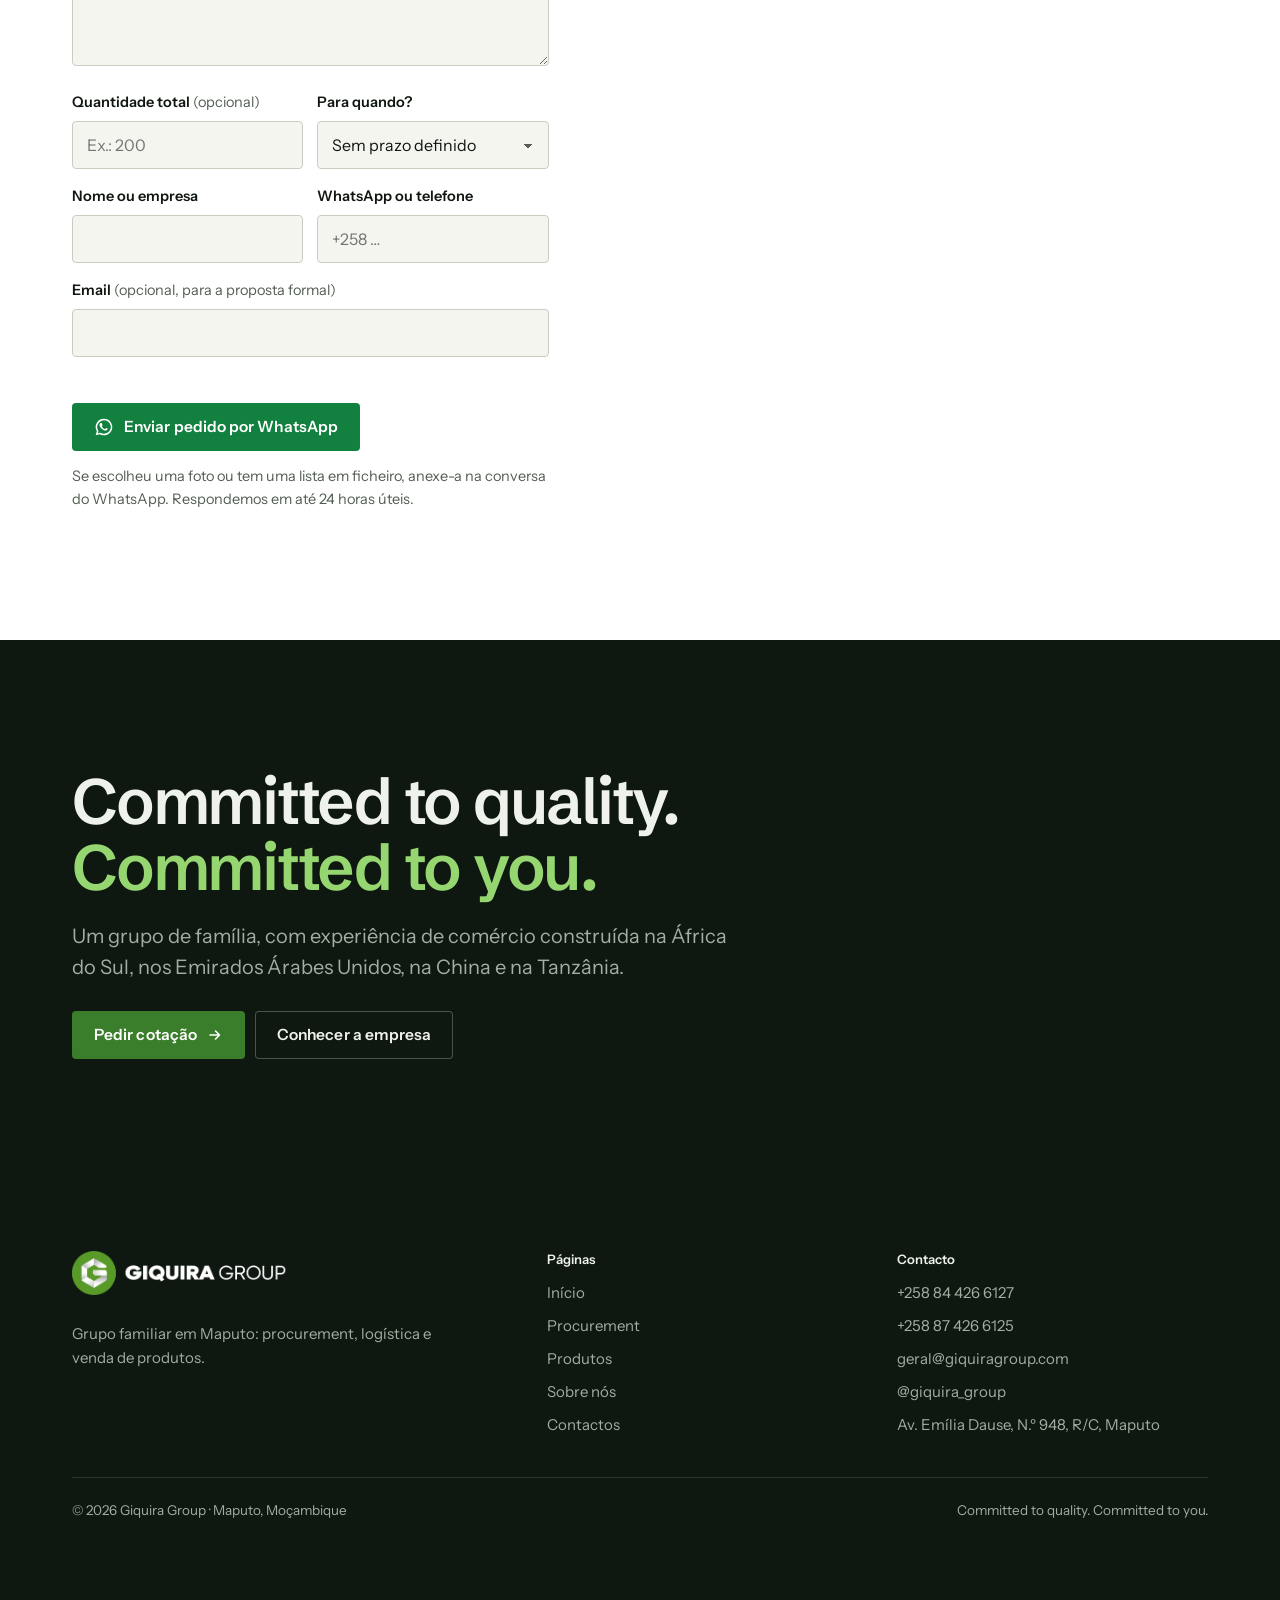
==== commit d929f104: "Auditoria: títulos com espaço entre linhas, pré-visualização ao partilhar e link canónico, legenda d" ====
--- a/index.html
+++ b/index.html
@@ -5,6 +5,8 @@
 <meta name="viewport" content="width=device-width, initial-scale=1, viewport-fit=cover">
 <title>Giquira Group | Procurement, logística e produtos em Moçambique</title>
 <meta name="description" content="Grupo familiar em Maputo: procurement com a Compan Services, logística até Moçambique e loja com stock de eletrónica.">
+<link rel="canonical" href="https://alcapone69-al.github.io/giquiragroup-site/">
+<meta property="og:url" content="https://alcapone69-al.github.io/giquiragroup-site/">
 <meta name="robots" content="index, follow, max-image-preview:large">
 <meta name="theme-color" content="#24561A">
 <meta property="og:type" content="website">
@@ -12,14 +14,15 @@
 <meta property="og:locale" content="pt_MZ">
 <meta property="og:title" content="Giquira Group | Procurement, logística e produtos em Moçambique">
 <meta property="og:description" content="Grupo familiar em Maputo: procurement com a Compan Services, logística até Moçambique e loja com stock de eletrónica.">
+<meta property="og:image" content="https://alcapone69-al.github.io/giquiragroup-site/media/og-giquira.jpg">
 <meta name="twitter:card" content="summary_large_image">
 <link rel="icon" href="favicon.png" type="image/png">
 <link rel="apple-touch-icon" href="apple-touch-icon.png">
 <link rel="preload" href="assets/fonts/schibsted-grotesk-latin-600-normal.woff2" as="font" type="font/woff2" crossorigin>
 <link rel="preload" href="assets/fonts/instrument-sans-latin-400-normal.woff2" as="font" type="font/woff2" crossorigin>
-<link rel="stylesheet" href="assets/site.css?v=38f5b63a">
+<link rel="stylesheet" href="assets/site.css?v=b152378d">
 <script>(function(d){d.className+=' js';try{if(sessionStorage.getItem('wp'))d.className+=' wp';else d.className+=' first'}catch(e){d.className+=' first'}})(document.documentElement)</script>
-<script type="application/ld+json">{"@context": "https://schema.org", "@type": "Organization", "name": "Giquira Group", "slogan": "Committed to quality. Committed to you.", "email": "geral@giquiragroup.com", "description": "Grupo familiar em Maputo: procurement internacional, logística e venda de produtos.", "subOrganization": {"@type": "Organization", "name": "Compan Services, Lda", "foundingDate": "2021-11", "description": "Empresa do Giquira Group dedicada ao procurement."}, "telephone": ["+258844266127", "+258874266125"], "address": {"@type": "PostalAddress", "streetAddress": "Av. Emília Dause, N.º 948, R/C", "addressLocality": "Maputo", "addressCountry": "MZ"}, "areaServed": {"@type": "Country", "name": "Moçambique"}, "sameAs": ["https://instagram.com/giquira_group"]}</script>
+<script type="application/ld+json">{"@context": "https://schema.org", "@type": "Organization", "name": "Giquira Group", "slogan": "Committed to quality. Committed to you.", "email": "geral@giquiragroup.com", "description": "Grupo familiar em Maputo: procurement internacional, logística e venda de produtos.", "subOrganization": {"@type": "Organization", "name": "Compan Services, Lda", "foundingDate": "2021-11", "description": "Empresa do Giquira Group dedicada ao procurement."}, "telephone": ["+258844266127", "+258874266125"], "address": {"@type": "PostalAddress", "streetAddress": "Av. Emília Dause, N.º 948, R/C", "addressLocality": "Maputo", "addressCountry": "MZ"}, "areaServed": {"@type": "Country", "name": "Moçambique"}, "sameAs": ["https://instagram.com/giquira_group"], "url": "https://alcapone69-al.github.io/giquiragroup-site/", "logo": "https://alcapone69-al.github.io/giquiragroup-site/media/brand/giquira-logo-horizontal.webp"}</script>
 </head>
 <body data-wa="258844266127">
 <div class="bar" id="bar" aria-hidden="true"></div>
@@ -49,7 +52,7 @@
 <section class="hero"><div class="w hgrid">
   <div>
     <p class="eyebrow fade" style="--d:0">Procurement · Logística · Produtos</p>
-    <h1><span class="ln" style="--i:0"><span>Um grupo de família.</span></span><span class="ln" style="--i:1"><span>Um só <em>parceiro.</em></span></span></h1>
+    <h1><span class="ln" style="--i:0"><span>Um grupo de família.</span></span> <span class="ln" style="--i:1"><span>Um só <em>parceiro.</em></span></span></h1>
     <p class="lead fade" style="--d:.35">O Giquira Group encontra o fornecedor certo, onde quer que ele esteja, e trata do transporte até Moçambique.</p>
     <div class="cta fade" style="--d:.5"><a class="btn" href="#pedido">Pedir cotação <svg class="ar" viewBox="0 0 16 16" aria-hidden="true"><path d="M3 8h9M8.5 4l4 4-4 4" fill="none" stroke="currentColor" stroke-width="1.6" stroke-linecap="round" stroke-linejoin="round"/></svg></a><a class="btn o" href="#servicos">Ver os serviços</a></div>
     <ul class="facts fade" style="--d:.65"><li><b>3</b><span>Áreas de negócio</span></li><li><b>4</b><span>Países</span></li><li><b>8</b><span>Colaboradores</span></li></ul>
@@ -108,7 +111,7 @@
     <figure class="e" data-img style="--i:2"><div class="ph"><img src="media/contentor-danilo.webp" srcset="media/contentor-danilo-480.webp 480w, media/contentor-danilo.webp 960w" sizes="(max-width:760px) 50vw, 33vw" width="960" height="1280" alt="Contentor carregado de mobiliário, pronto a partir" loading="lazy" decoding="async"></div><figcaption>Contentor pronto a partir</figcaption></figure>
     <figure class="f" data-img style="--i:3"><div class="ph"><img src="media/fabrica-maquinaria.webp" srcset="media/fabrica-maquinaria-480.webp 480w, media/fabrica-maquinaria.webp 960w" sizes="(max-width:760px) 50vw, 33vw" width="960" height="1280" alt="Visita a uma fábrica de maquinaria pesada na China" loading="lazy" decoding="async"></div><figcaption>Fábrica de maquinaria pesada</figcaption></figure>
   </div>
-  <div class="vids"><figure class="vid" data-rv style="--i:0"><video src="media/visita-dubai.mp4" poster="media/visita-dubai-poster.webp" playsinline preload="none" aria-label="Visita a um parceiro no Dubai"></video><button class="play" type="button" aria-label="Ver vídeo: Visita a um parceiro no Dubai"><span class="pb"><svg viewBox="0 0 16 16" aria-hidden="true"><path d="M3 1.8v12.4L14 8z"/></svg></span><span>Visita a um parceiro no Dubai<small>13 s</small></span></button></figure><figure class="vid" data-rv style="--i:1"><video src="media/visita-fabrica.mp4" poster="media/visita-fabrica-poster.webp" playsinline preload="none" aria-label="Visita a uma fábrica parceira"></video><button class="play" type="button" aria-label="Ver vídeo: Visita a uma fábrica parceira"><span class="pb"><svg viewBox="0 0 16 16" aria-hidden="true"><path d="M3 1.8v12.4L14 8z"/></svg></span><span>Visita a uma fábrica parceira<small>45 s</small></span></button></figure><figure class="vid" data-rv style="--i:2"><video src="media/processo-aluminio.mp4" poster="media/processo-aluminio-poster.webp" playsinline preload="none" aria-label="Tratamento de perfis de alumínio"></video><button class="play" type="button" aria-label="Ver vídeo: Tratamento de perfis de alumínio"><span class="pb"><svg viewBox="0 0 16 16" aria-hidden="true"><path d="M3 1.8v12.4L14 8z"/></svg></span><span>Tratamento de perfis de alumínio<small>46 s</small></span></button></figure><figure class="vid" data-rv style="--i:3"><video src="media/linha-extrusao.mp4" poster="media/linha-extrusao-poster.webp" playsinline preload="none" aria-label="Linha de extrusão"></video><button class="play" type="button" aria-label="Ver vídeo: Linha de extrusão"><span class="pb"><svg viewBox="0 0 16 16" aria-hidden="true"><path d="M3 1.8v12.4L14 8z"/></svg></span><span>Linha de extrusão<small>14 s</small></span></button></figure></div>
+  <div class="vids"><figure class="vid" data-rv style="--i:0"><video src="media/visita-dubai.mp4" poster="media/visita-dubai-poster.webp" playsinline preload="none" aria-label="Visita a um parceiro no Dubai"></video><button class="play" type="button" aria-label="Ver vídeo: Visita a um parceiro no Dubai"><span class="pb"><svg viewBox="0 0 16 16" aria-hidden="true"><path d="M3 1.8v12.4L14 8z"/></svg></span><span>Visita a um parceiro no Dubai <small>13 s</small></span></button></figure><figure class="vid" data-rv style="--i:1"><video src="media/visita-fabrica.mp4" poster="media/visita-fabrica-poster.webp" playsinline preload="none" aria-label="Visita a uma fábrica parceira"></video><button class="play" type="button" aria-label="Ver vídeo: Visita a uma fábrica parceira"><span class="pb"><svg viewBox="0 0 16 16" aria-hidden="true"><path d="M3 1.8v12.4L14 8z"/></svg></span><span>Visita a uma fábrica parceira <small>45 s</small></span></button></figure><figure class="vid" data-rv style="--i:2"><video src="media/processo-aluminio.mp4" poster="media/processo-aluminio-poster.webp" playsinline preload="none" aria-label="Tratamento de perfis de alumínio"></video><button class="play" type="button" aria-label="Ver vídeo: Tratamento de perfis de alumínio"><span class="pb"><svg viewBox="0 0 16 16" aria-hidden="true"><path d="M3 1.8v12.4L14 8z"/></svg></span><span>Tratamento de perfis de alumínio <small>46 s</small></span></button></figure><figure class="vid" data-rv style="--i:3"><video src="media/linha-extrusao.mp4" poster="media/linha-extrusao-poster.webp" playsinline preload="none" aria-label="Linha de extrusão"></video><button class="play" type="button" aria-label="Ver vídeo: Linha de extrusão"><span class="pb"><svg viewBox="0 0 16 16" aria-hidden="true"><path d="M3 1.8v12.4L14 8z"/></svg></span><span>Linha de extrusão <small>14 s</small></span></button></figure></div>
 </div></section>
 
 <section class="sec"><div class="w">
--- a/assets/site.css
+++ b/assets/site.css
@@ -495,3 +495,6 @@
   html.js [data-rv],html.js [data-img] .ph,html.js [data-img] .ph img{opacity:1;transform:none;clip-path:none}
   .wipe{display:none}
 }
+
+/* Ecrãs muito estreitos (360 px): os números do topo cabem numa linha */
+@media(max-width:400px){.facts li{margin-right:10px!important}.facts span{font-size:12.5px}}
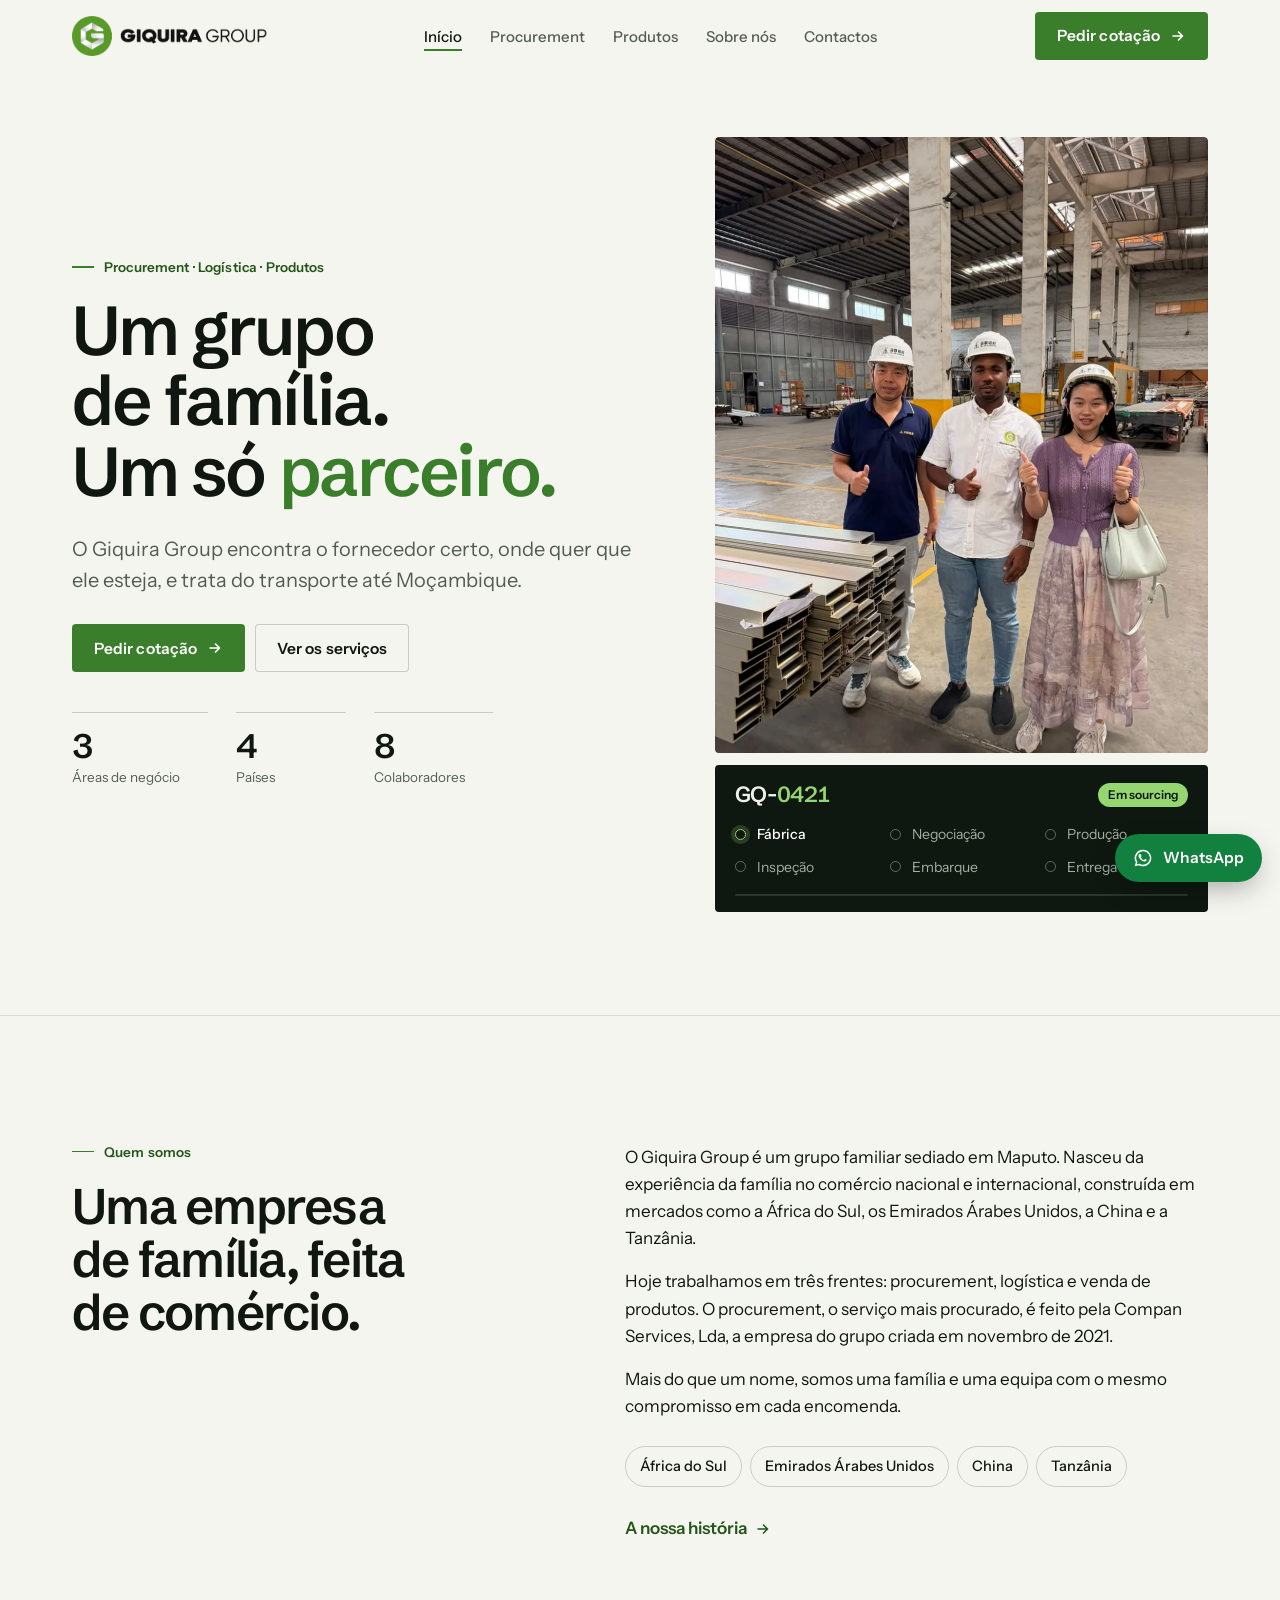
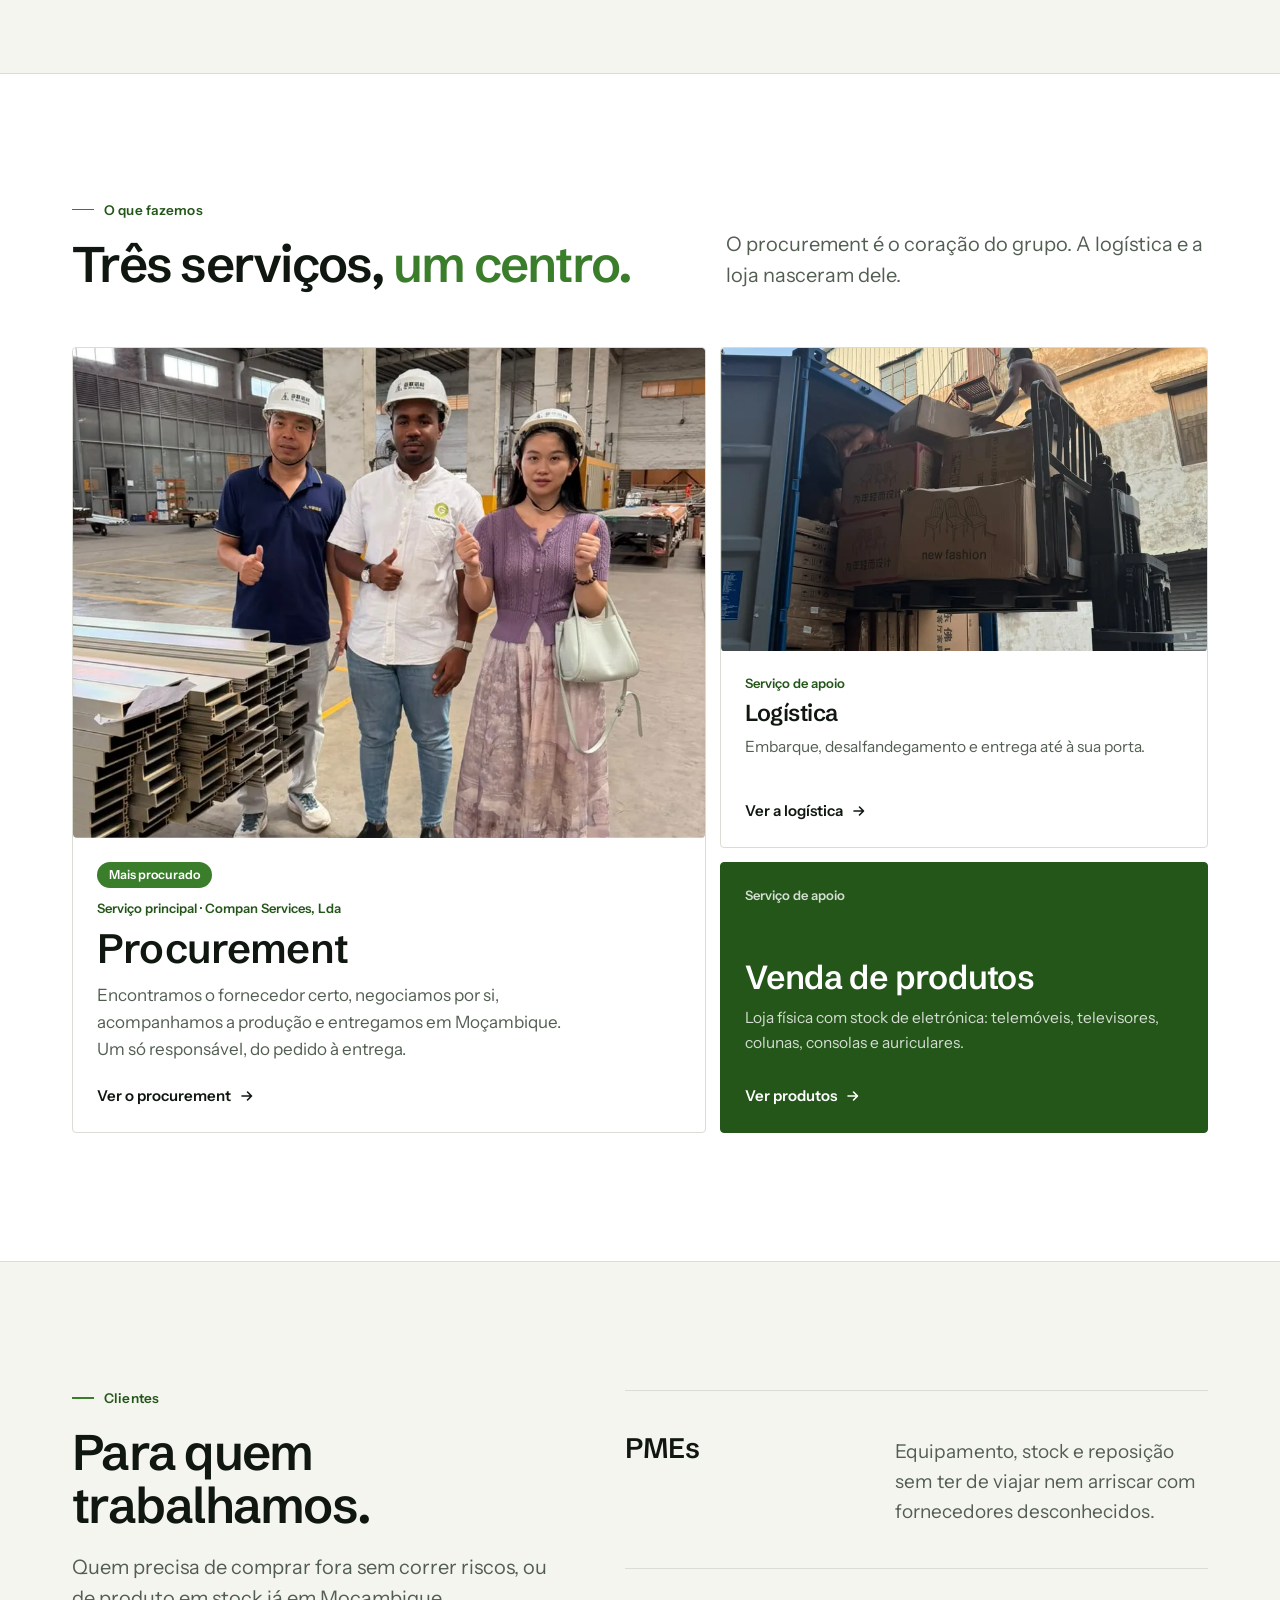
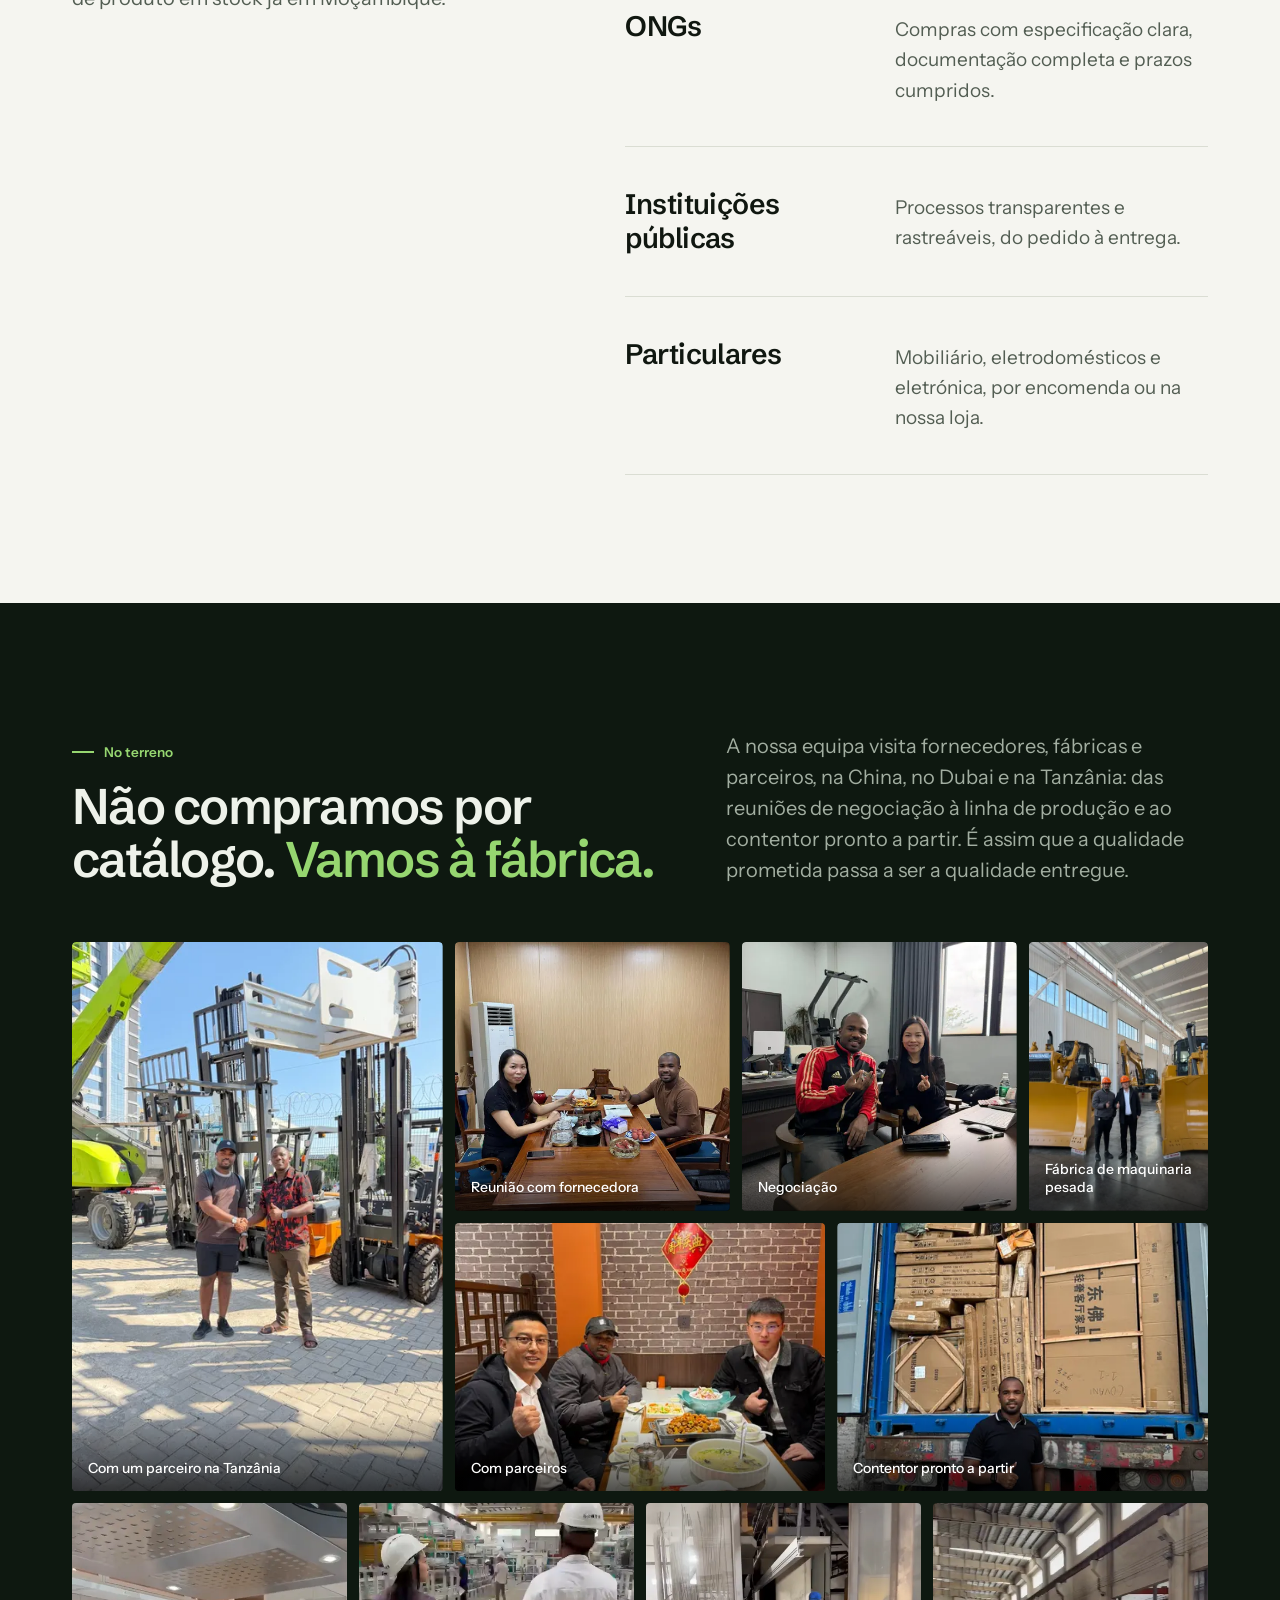
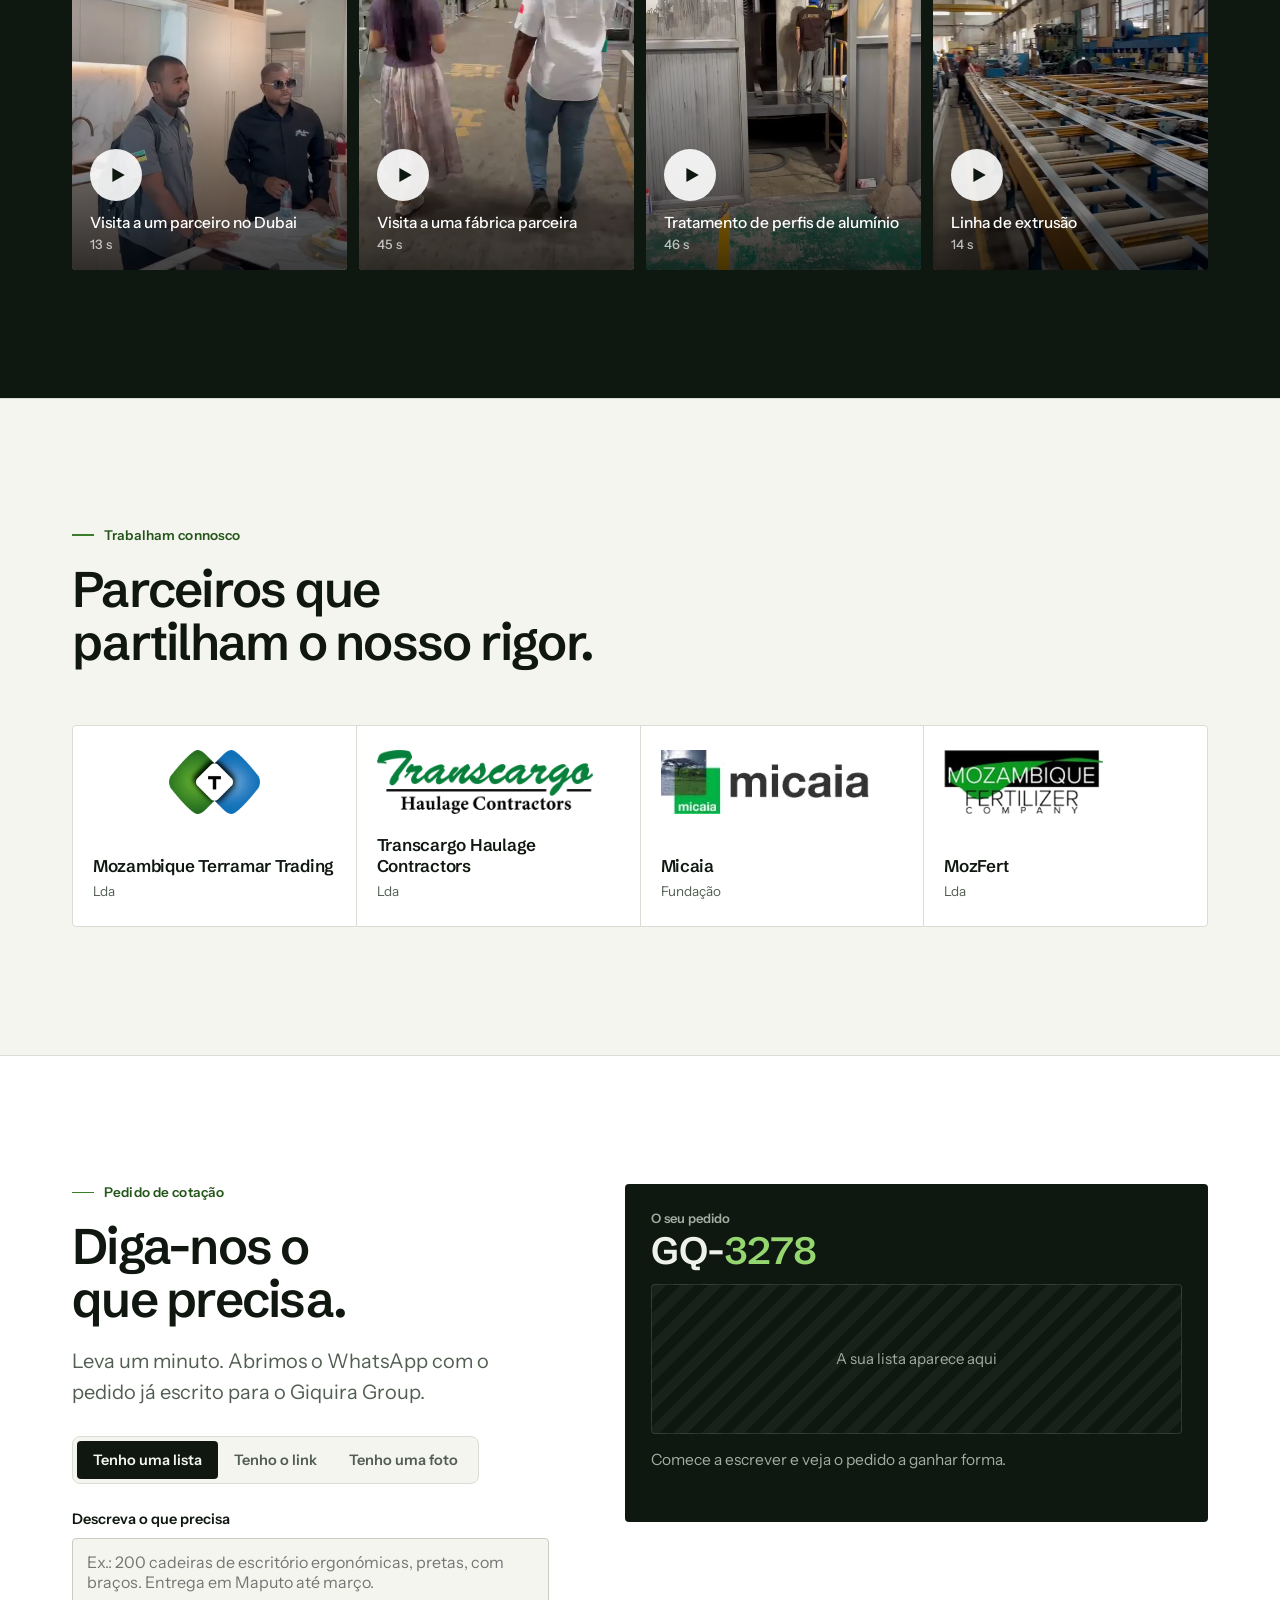
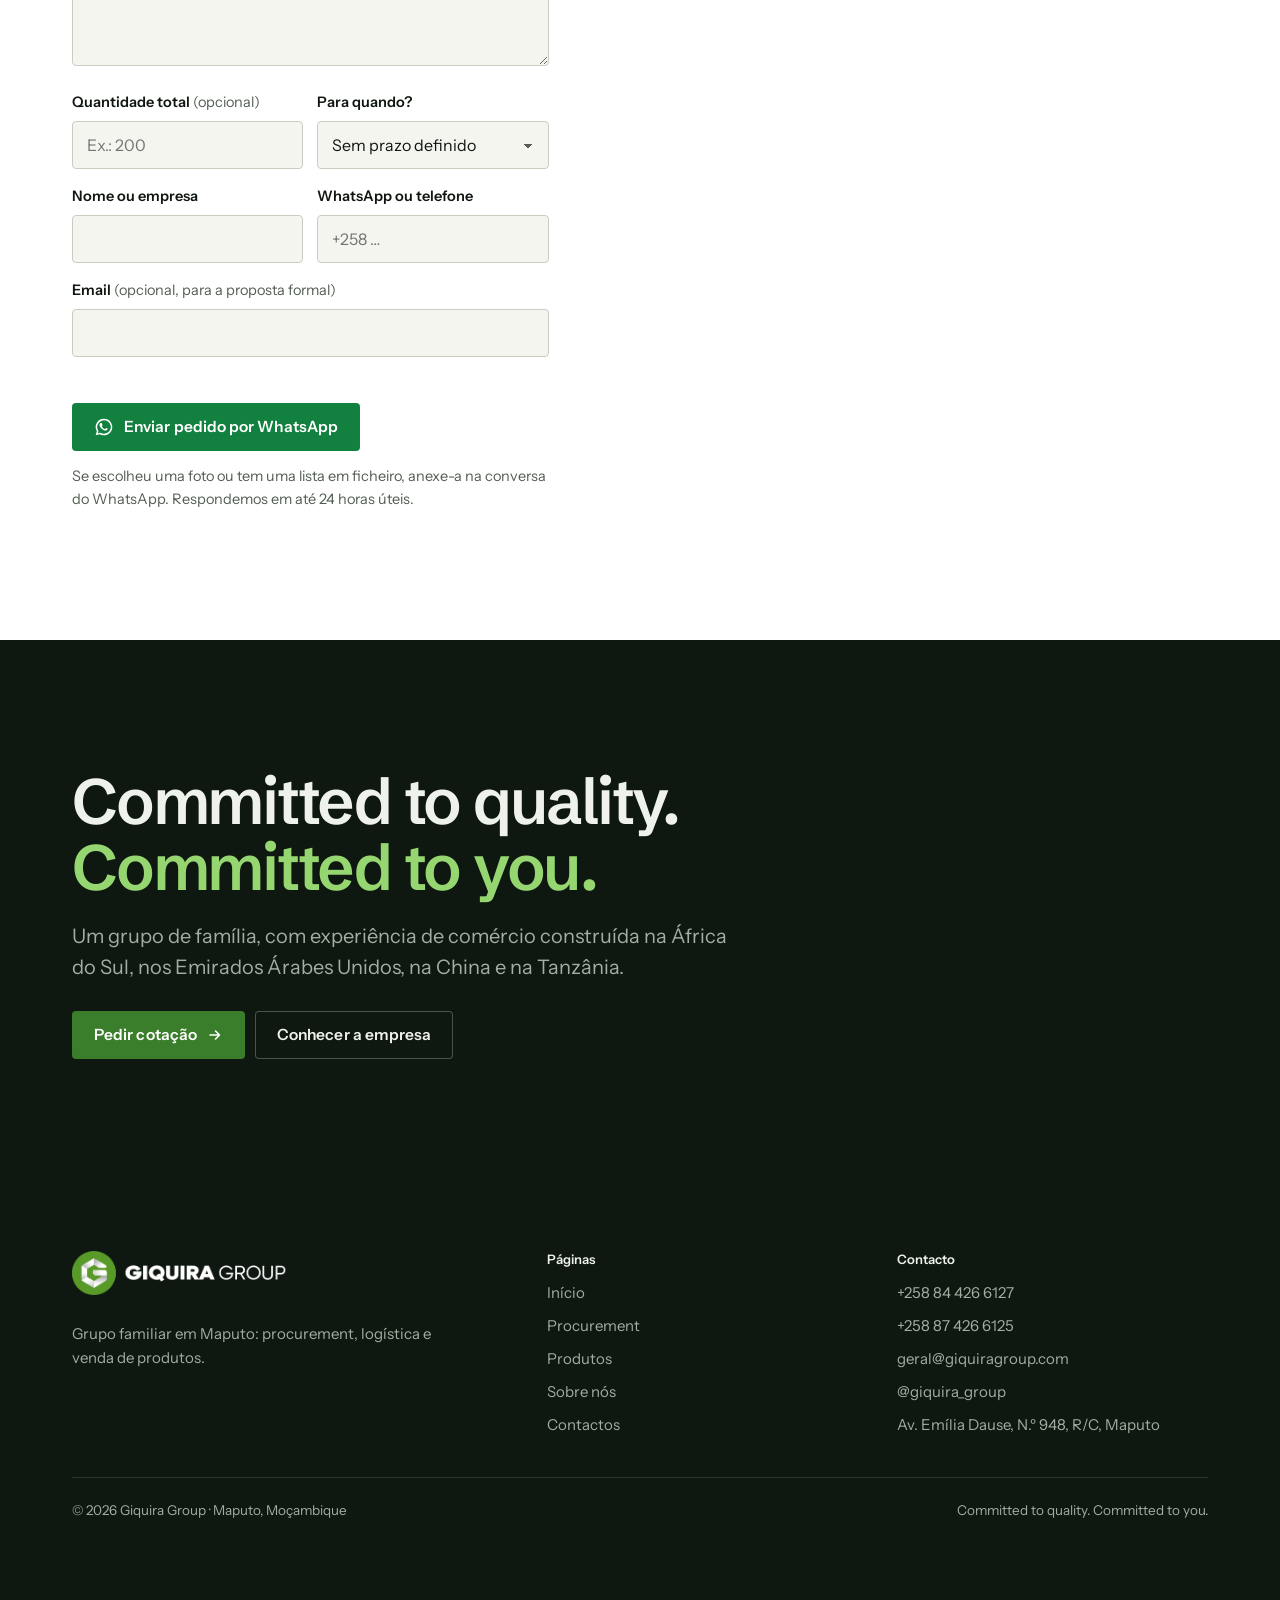
==== commit e7a0ac52: "Parceiros: logótipo da Terramar centrado Co-Authored-By: Claude Opus 5.5 <noreply@anthropic.com> Cla" ====
--- a/index.html
+++ b/index.html
@@ -20,7 +20,7 @@
 <link rel="apple-touch-icon" href="apple-touch-icon.png">
 <link rel="preload" href="assets/fonts/schibsted-grotesk-latin-600-normal.woff2" as="font" type="font/woff2" crossorigin>
 <link rel="preload" href="assets/fonts/instrument-sans-latin-400-normal.woff2" as="font" type="font/woff2" crossorigin>
-<link rel="stylesheet" href="assets/site.css?v=b152378d">
+<link rel="stylesheet" href="assets/site.css?v=259e212c">
 <script>(function(d){d.className+=' js';try{if(sessionStorage.getItem('wp'))d.className+=' wp';else d.className+=' first'}catch(e){d.className+=' first'}})(document.documentElement)</script>
 <script type="application/ld+json">{"@context": "https://schema.org", "@type": "Organization", "name": "Giquira Group", "slogan": "Committed to quality. Committed to you.", "email": "geral@giquiragroup.com", "description": "Grupo familiar em Maputo: procurement internacional, logística e venda de produtos.", "subOrganization": {"@type": "Organization", "name": "Compan Services, Lda", "foundingDate": "2021-11", "description": "Empresa do Giquira Group dedicada ao procurement."}, "telephone": ["+258844266127", "+258874266125"], "address": {"@type": "PostalAddress", "streetAddress": "Av. Emília Dause, N.º 948, R/C", "addressLocality": "Maputo", "addressCountry": "MZ"}, "areaServed": {"@type": "Country", "name": "Moçambique"}, "sameAs": ["https://instagram.com/giquira_group"], "url": "https://alcapone69-al.github.io/giquiragroup-site/", "logo": "https://alcapone69-al.github.io/giquiragroup-site/media/brand/giquira-logo-horizontal.webp"}</script>
 </head>
@@ -116,7 +116,7 @@
 
 <section class="sec"><div class="w">
   <div class="head"><div data-rv><p class="eyebrow">Trabalham connosco</p><h2>Parceiros que partilham o nosso rigor.</h2></div></div>
-  <ul class="partners"><li data-rv style="--i:0"><img src="media/logos/terramar.webp" alt="Logótipo Mozambique Terramar Trading" loading="lazy"><div><b>Mozambique Terramar Trading</b><span>Lda</span></div></li><li data-rv style="--i:1"><img src="media/logos/transcargo.webp" alt="Logótipo Transcargo Haulage Contractors" loading="lazy"><div><b>Transcargo Haulage Contractors</b><span>Lda</span></div></li><li data-rv style="--i:2"><img src="media/logos/micaia.webp" alt="Logótipo Micaia" loading="lazy"><div><b>Micaia</b><span>Fundação</span></div></li><li data-rv style="--i:3"><img src="media/logos/mozfert.webp" alt="Logótipo MozFert" loading="lazy"><div><b>MozFert</b><span>Lda</span></div></li></ul>
+  <ul class="partners"><li data-rv style="--i:0"><img src="media/logos/terramar.webp" class="mid" alt="Logótipo Mozambique Terramar Trading" loading="lazy"><div><b>Mozambique Terramar Trading</b><span>Lda</span></div></li><li data-rv style="--i:1"><img src="media/logos/transcargo.webp" alt="Logótipo Transcargo Haulage Contractors" loading="lazy"><div><b>Transcargo Haulage Contractors</b><span>Lda</span></div></li><li data-rv style="--i:2"><img src="media/logos/micaia.webp" alt="Logótipo Micaia" loading="lazy"><div><b>Micaia</b><span>Fundação</span></div></li><li data-rv style="--i:3"><img src="media/logos/mozfert.webp" alt="Logótipo MozFert" loading="lazy"><div><b>MozFert</b><span>Lda</span></div></li></ul>
 </div></section>
 
 <section class="sec order" id="pedido"><div class="w g2">
--- a/assets/site.css
+++ b/assets/site.css
@@ -282,6 +282,7 @@
 .partners li:hover{background:var(--g-soft)}
 .partners img{height:64px;width:100%;max-width:100%;object-fit:contain;object-position:left center}
 @media (prefers-color-scheme:dark){:root:not([data-theme="light"]) .partners img{background:#fff;padding:8px;border-radius:var(--r);height:68px}}
+.partners img.mid{object-position:center center}
 .partners .k{font:600 13px var(--h);color:var(--g-deep)}
 .partners b{display:block;font:600 17px/1.25 var(--h);letter-spacing:-.015em}
 .partners span{display:block;font-size:13.5px;color:var(--mut);margin-top:4px}
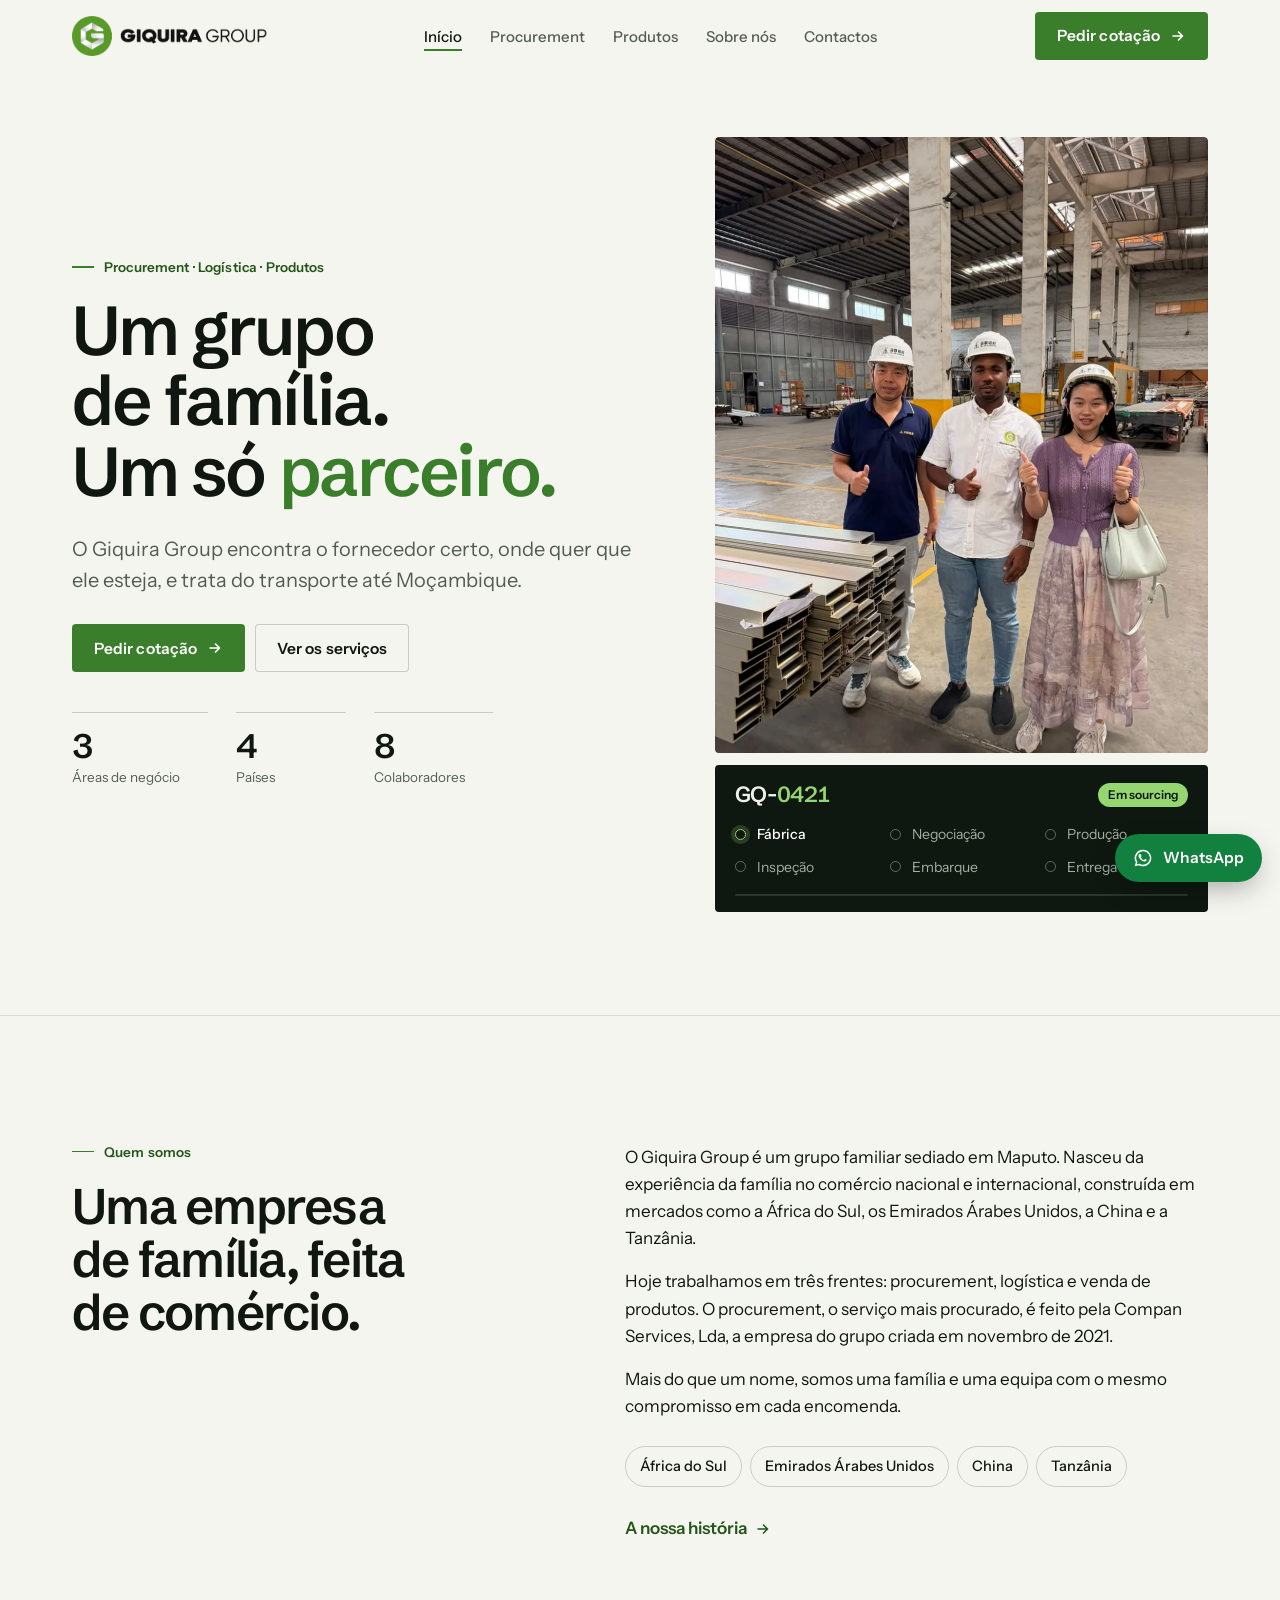
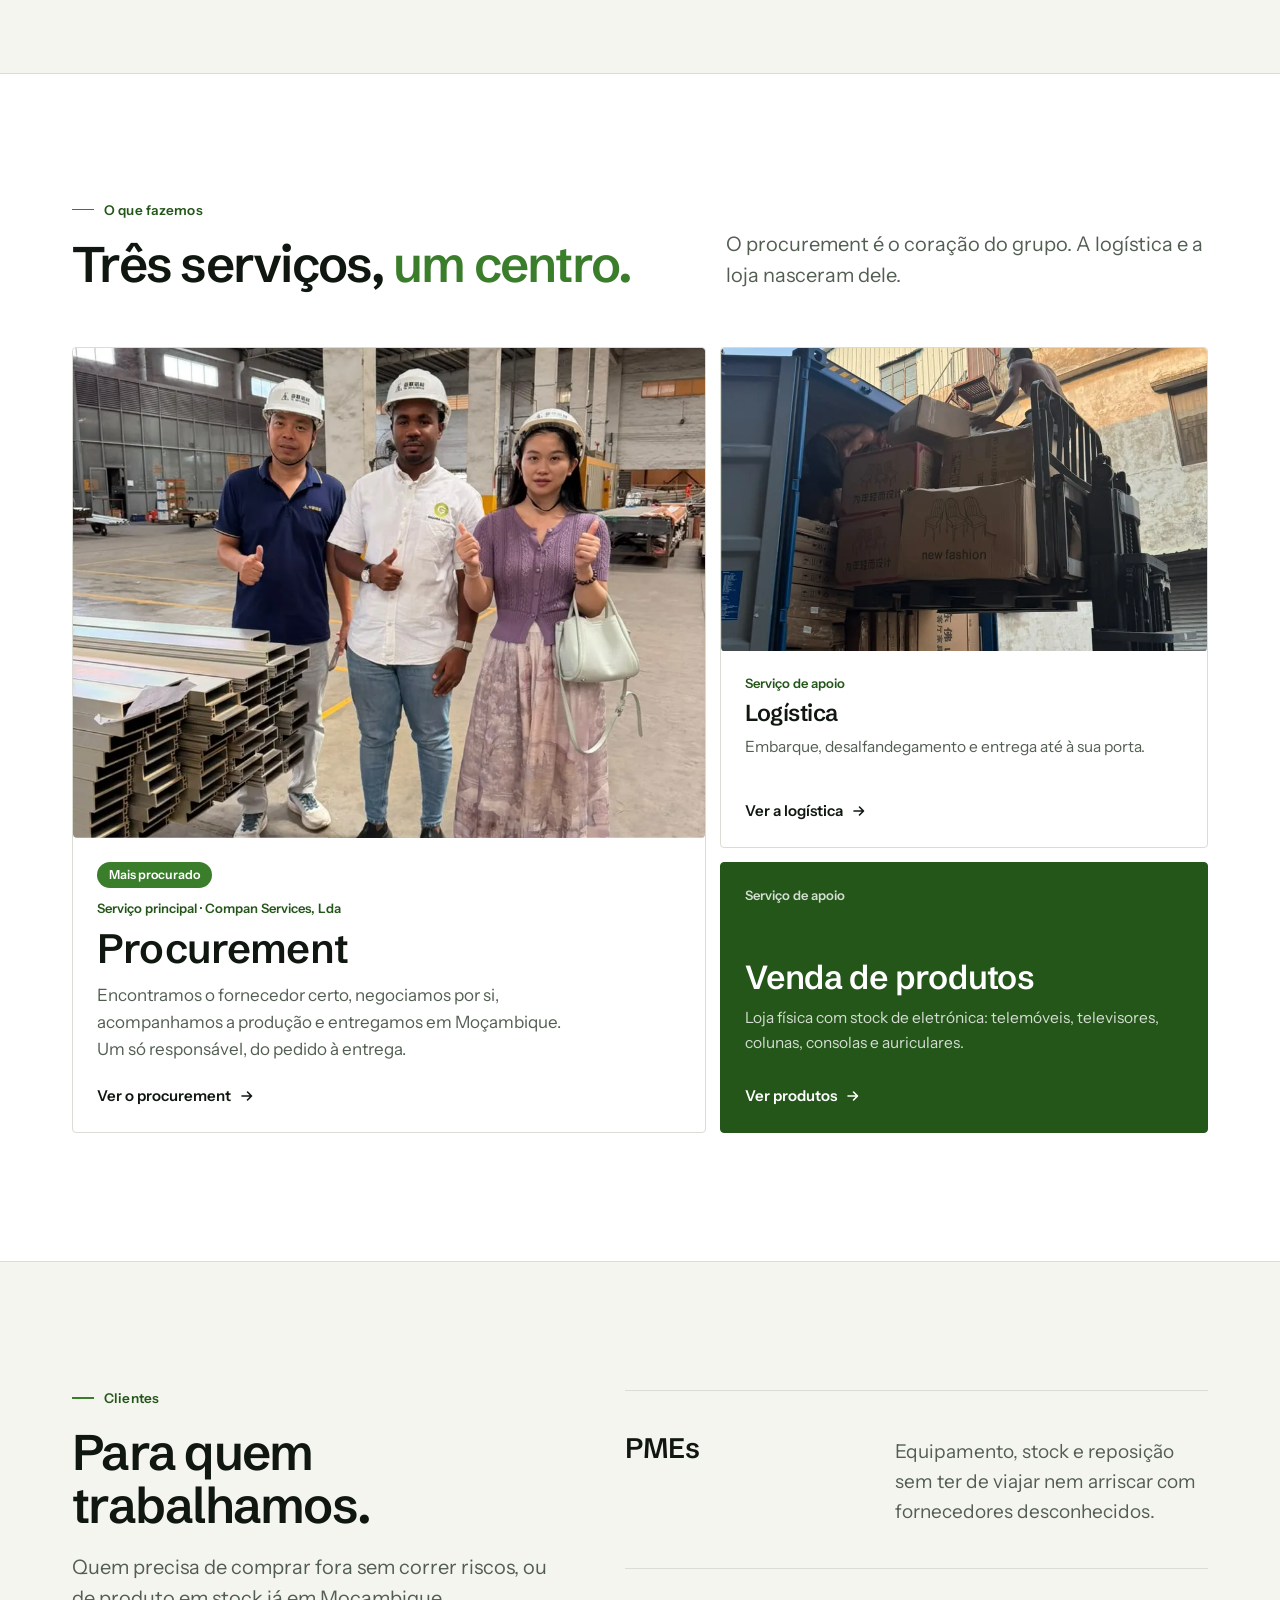
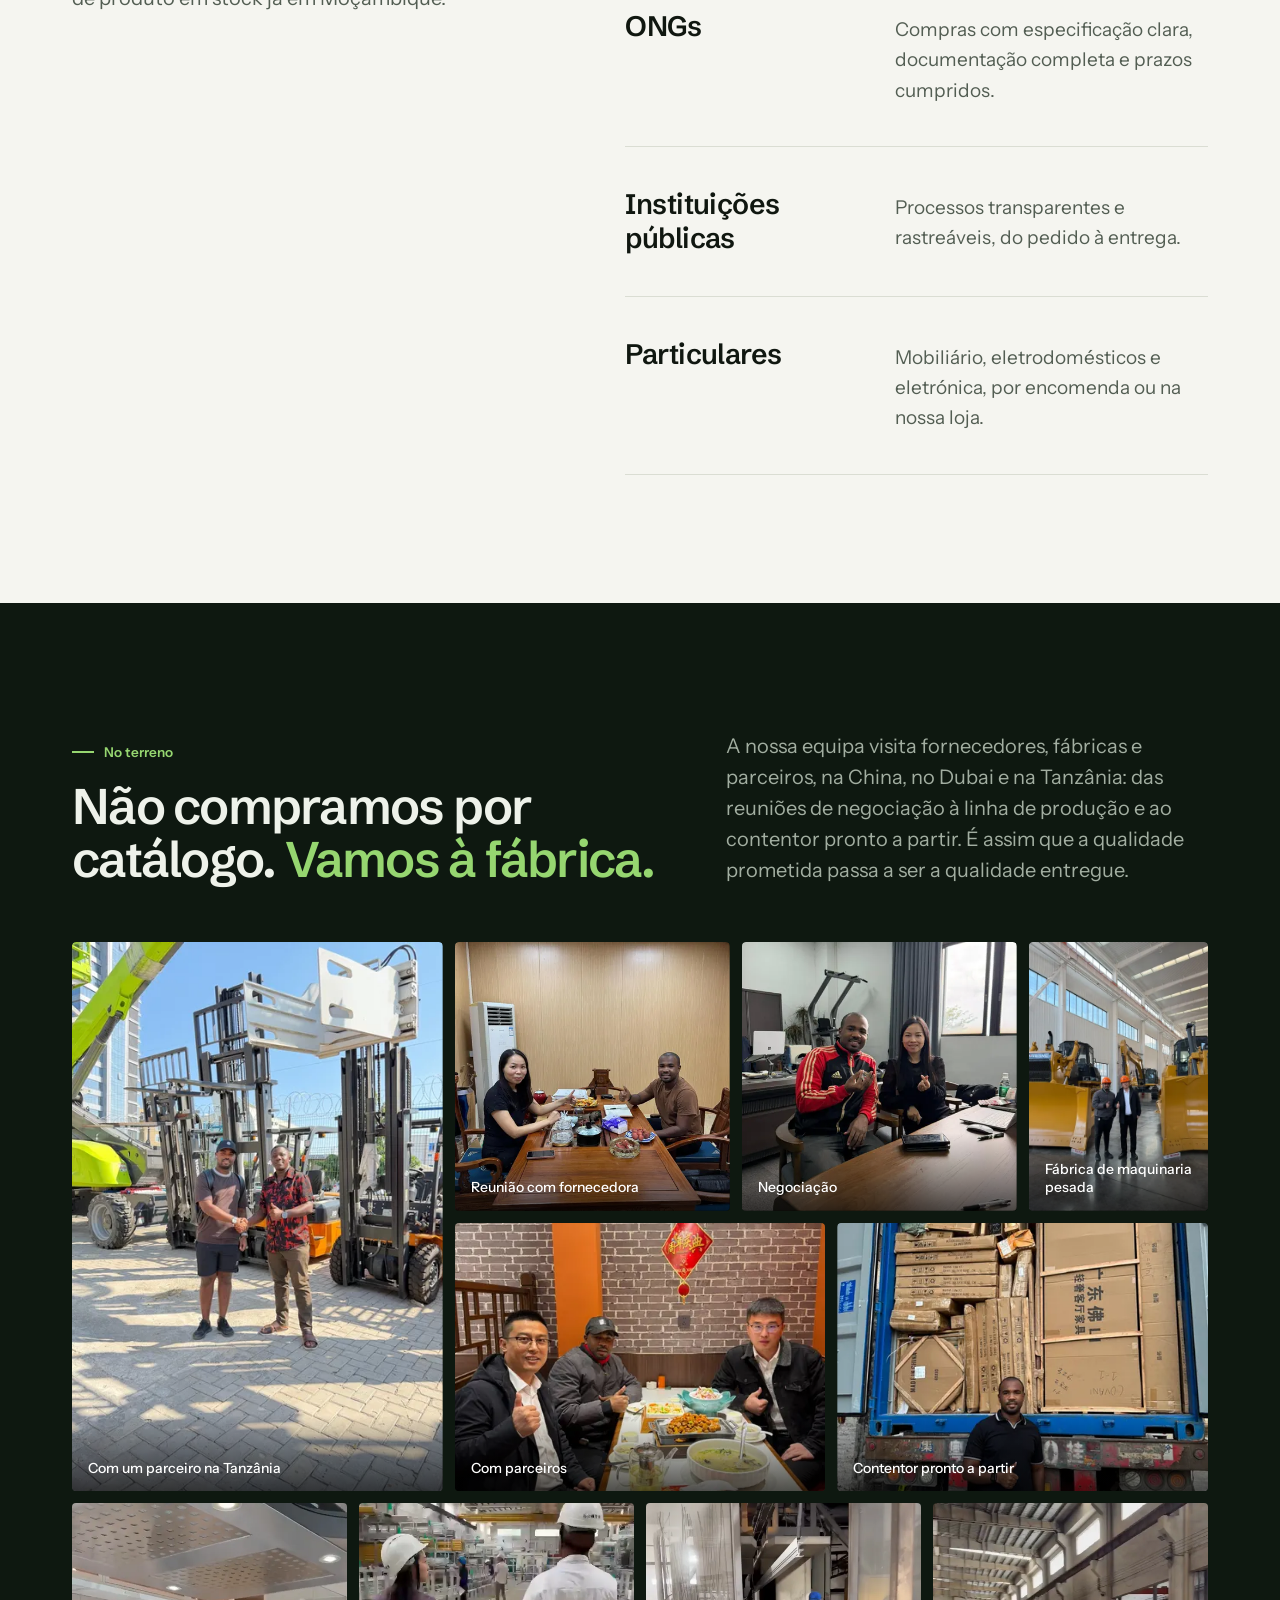
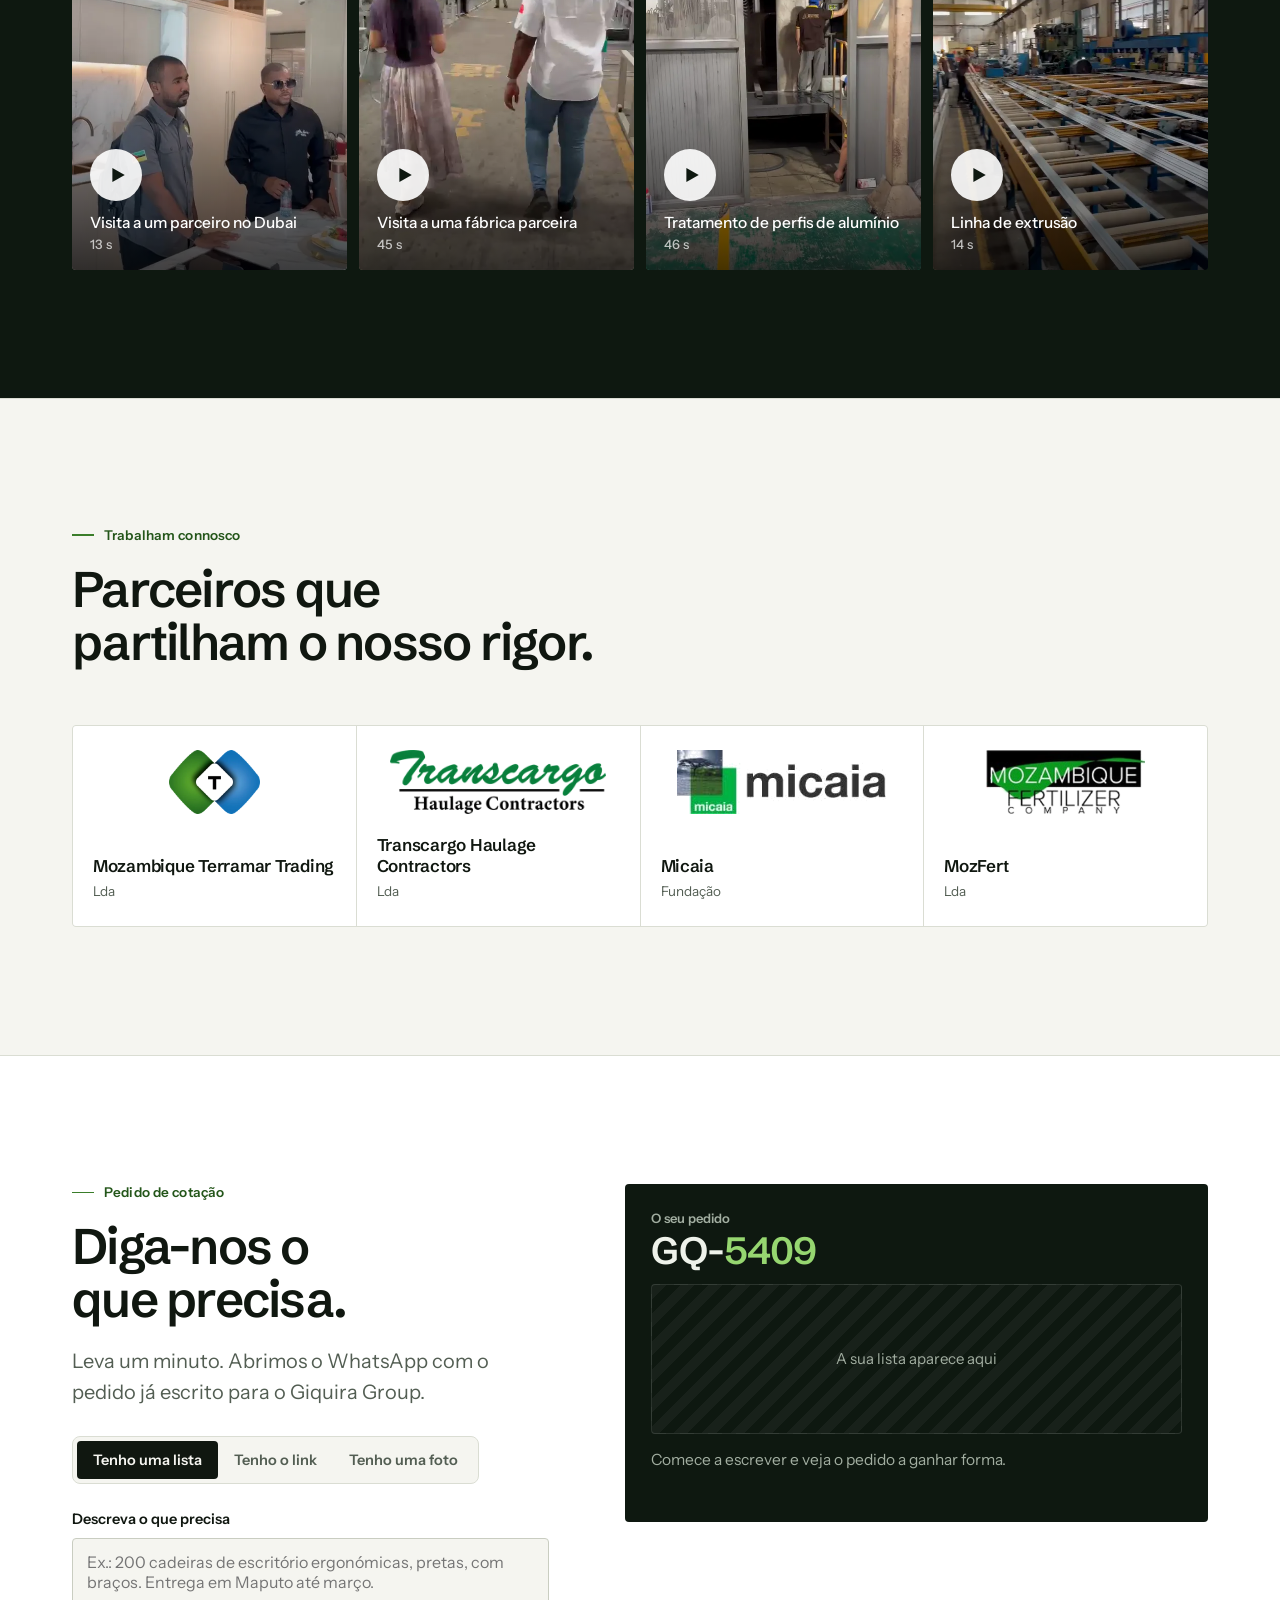
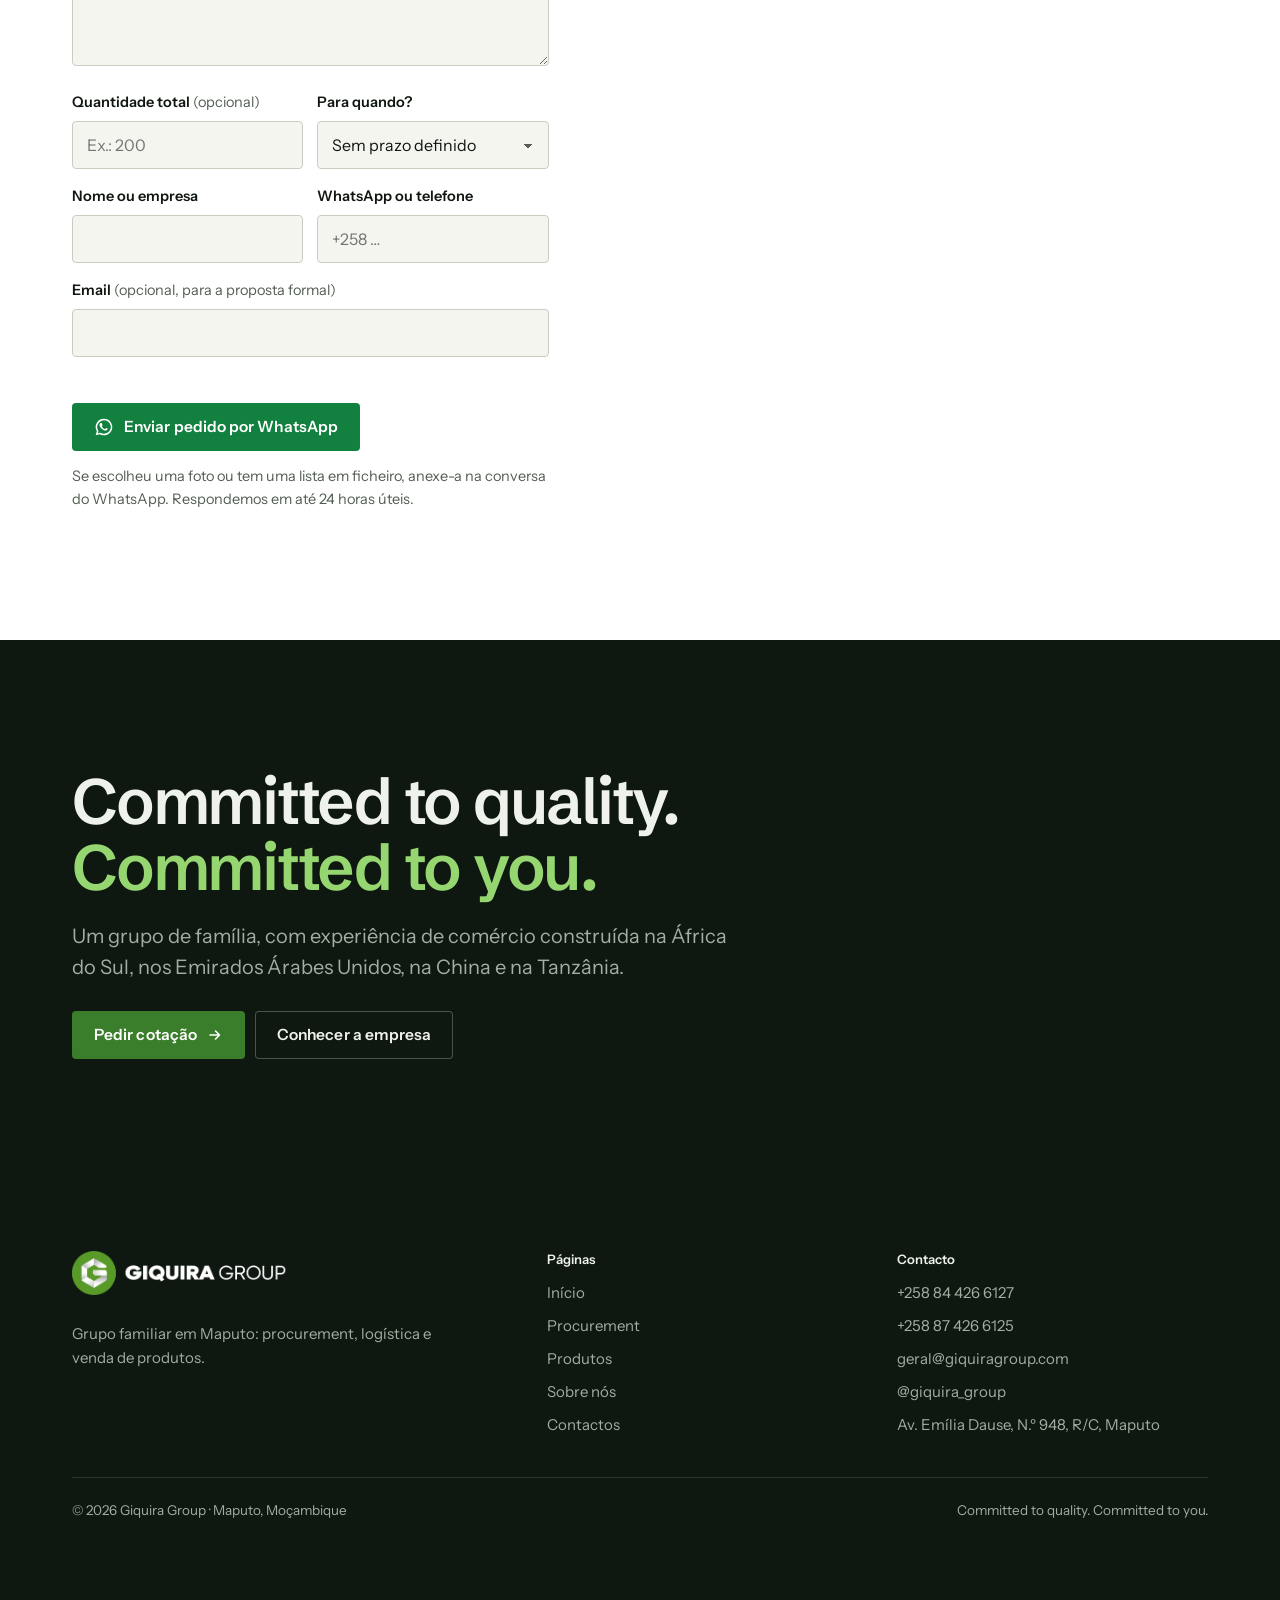
==== commit a2639423: "Parceiros: todos os logótipos centrados Co-Authored-By: Claude Opus 5.5 <noreply@anthropic.com> Clau" ====
--- a/index.html
+++ b/index.html
@@ -20,7 +20,7 @@
 <link rel="apple-touch-icon" href="apple-touch-icon.png">
 <link rel="preload" href="assets/fonts/schibsted-grotesk-latin-600-normal.woff2" as="font" type="font/woff2" crossorigin>
 <link rel="preload" href="assets/fonts/instrument-sans-latin-400-normal.woff2" as="font" type="font/woff2" crossorigin>
-<link rel="stylesheet" href="assets/site.css?v=259e212c">
+<link rel="stylesheet" href="assets/site.css?v=c17e86a3">
 <script>(function(d){d.className+=' js';try{if(sessionStorage.getItem('wp'))d.className+=' wp';else d.className+=' first'}catch(e){d.className+=' first'}})(document.documentElement)</script>
 <script type="application/ld+json">{"@context": "https://schema.org", "@type": "Organization", "name": "Giquira Group", "slogan": "Committed to quality. Committed to you.", "email": "geral@giquiragroup.com", "description": "Grupo familiar em Maputo: procurement internacional, logística e venda de produtos.", "subOrganization": {"@type": "Organization", "name": "Compan Services, Lda", "foundingDate": "2021-11", "description": "Empresa do Giquira Group dedicada ao procurement."}, "telephone": ["+258844266127", "+258874266125"], "address": {"@type": "PostalAddress", "streetAddress": "Av. Emília Dause, N.º 948, R/C", "addressLocality": "Maputo", "addressCountry": "MZ"}, "areaServed": {"@type": "Country", "name": "Moçambique"}, "sameAs": ["https://instagram.com/giquira_group"], "url": "https://alcapone69-al.github.io/giquiragroup-site/", "logo": "https://alcapone69-al.github.io/giquiragroup-site/media/brand/giquira-logo-horizontal.webp"}</script>
 </head>
@@ -116,7 +116,7 @@
 
 <section class="sec"><div class="w">
   <div class="head"><div data-rv><p class="eyebrow">Trabalham connosco</p><h2>Parceiros que partilham o nosso rigor.</h2></div></div>
-  <ul class="partners"><li data-rv style="--i:0"><img src="media/logos/terramar.webp" class="mid" alt="Logótipo Mozambique Terramar Trading" loading="lazy"><div><b>Mozambique Terramar Trading</b><span>Lda</span></div></li><li data-rv style="--i:1"><img src="media/logos/transcargo.webp" alt="Logótipo Transcargo Haulage Contractors" loading="lazy"><div><b>Transcargo Haulage Contractors</b><span>Lda</span></div></li><li data-rv style="--i:2"><img src="media/logos/micaia.webp" alt="Logótipo Micaia" loading="lazy"><div><b>Micaia</b><span>Fundação</span></div></li><li data-rv style="--i:3"><img src="media/logos/mozfert.webp" alt="Logótipo MozFert" loading="lazy"><div><b>MozFert</b><span>Lda</span></div></li></ul>
+  <ul class="partners"><li data-rv style="--i:0"><img src="media/logos/terramar.webp" alt="Logótipo Mozambique Terramar Trading" loading="lazy"><div><b>Mozambique Terramar Trading</b><span>Lda</span></div></li><li data-rv style="--i:1"><img src="media/logos/transcargo.webp" alt="Logótipo Transcargo Haulage Contractors" loading="lazy"><div><b>Transcargo Haulage Contractors</b><span>Lda</span></div></li><li data-rv style="--i:2"><img src="media/logos/micaia.webp" alt="Logótipo Micaia" loading="lazy"><div><b>Micaia</b><span>Fundação</span></div></li><li data-rv style="--i:3"><img src="media/logos/mozfert.webp" alt="Logótipo MozFert" loading="lazy"><div><b>MozFert</b><span>Lda</span></div></li></ul>
 </div></section>
 
 <section class="sec order" id="pedido"><div class="w g2">
--- a/assets/site.css
+++ b/assets/site.css
@@ -280,9 +280,8 @@
 .partners{display:grid;grid-template-columns:repeat(4,minmax(0,1fr));gap:1px;background:var(--line);border:1px solid var(--line);border-radius:var(--r);overflow:hidden;margin:0;padding:0;list-style:none}
 .partners li{background:var(--surface);padding:24px 20px;display:flex;flex-direction:column;justify-content:space-between;gap:20px;min-height:136px;transition:background .35s}
 .partners li:hover{background:var(--g-soft)}
-.partners img{height:64px;width:100%;max-width:100%;object-fit:contain;object-position:left center}
+.partners img{height:64px;width:100%;max-width:100%;object-fit:contain;object-position:center center}
 @media (prefers-color-scheme:dark){:root:not([data-theme="light"]) .partners img{background:#fff;padding:8px;border-radius:var(--r);height:68px}}
-.partners img.mid{object-position:center center}
 .partners .k{font:600 13px var(--h);color:var(--g-deep)}
 .partners b{display:block;font:600 17px/1.25 var(--h);letter-spacing:-.015em}
 .partners span{display:block;font-size:13.5px;color:var(--mut);margin-top:4px}
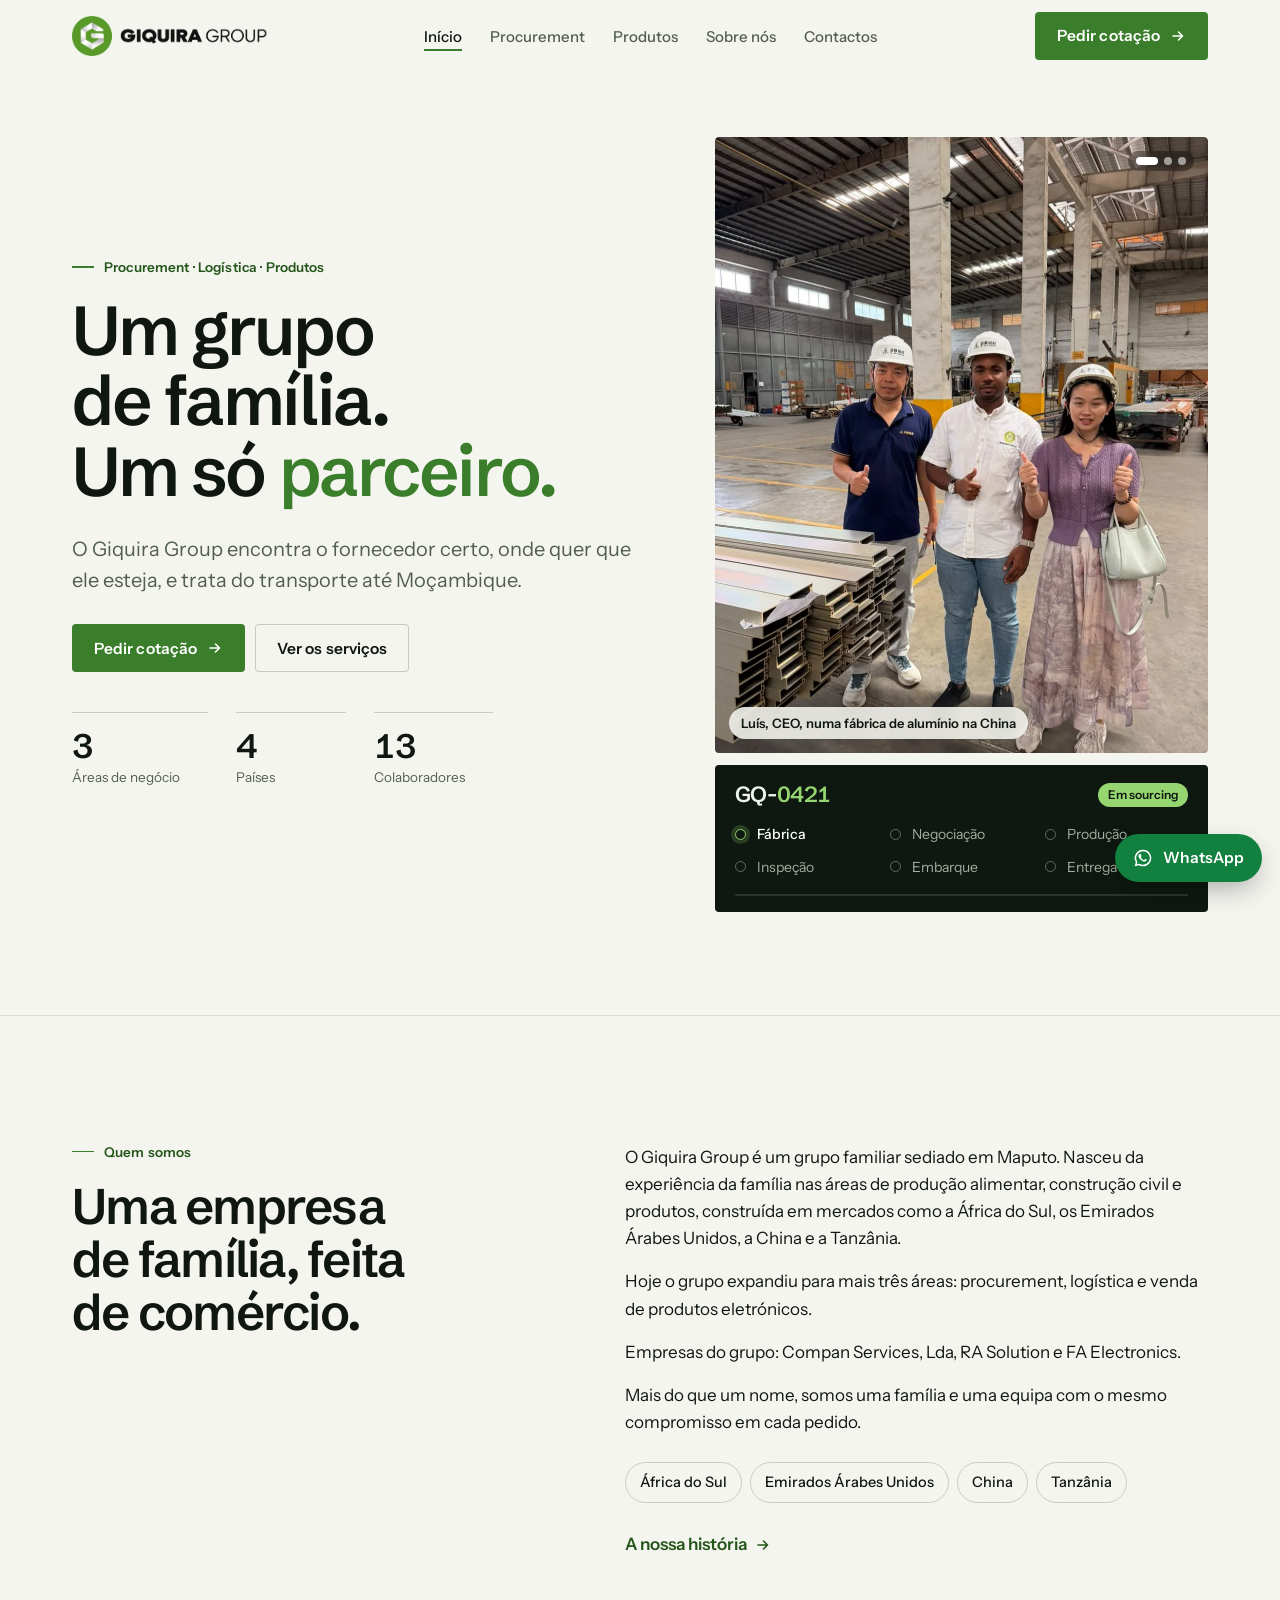
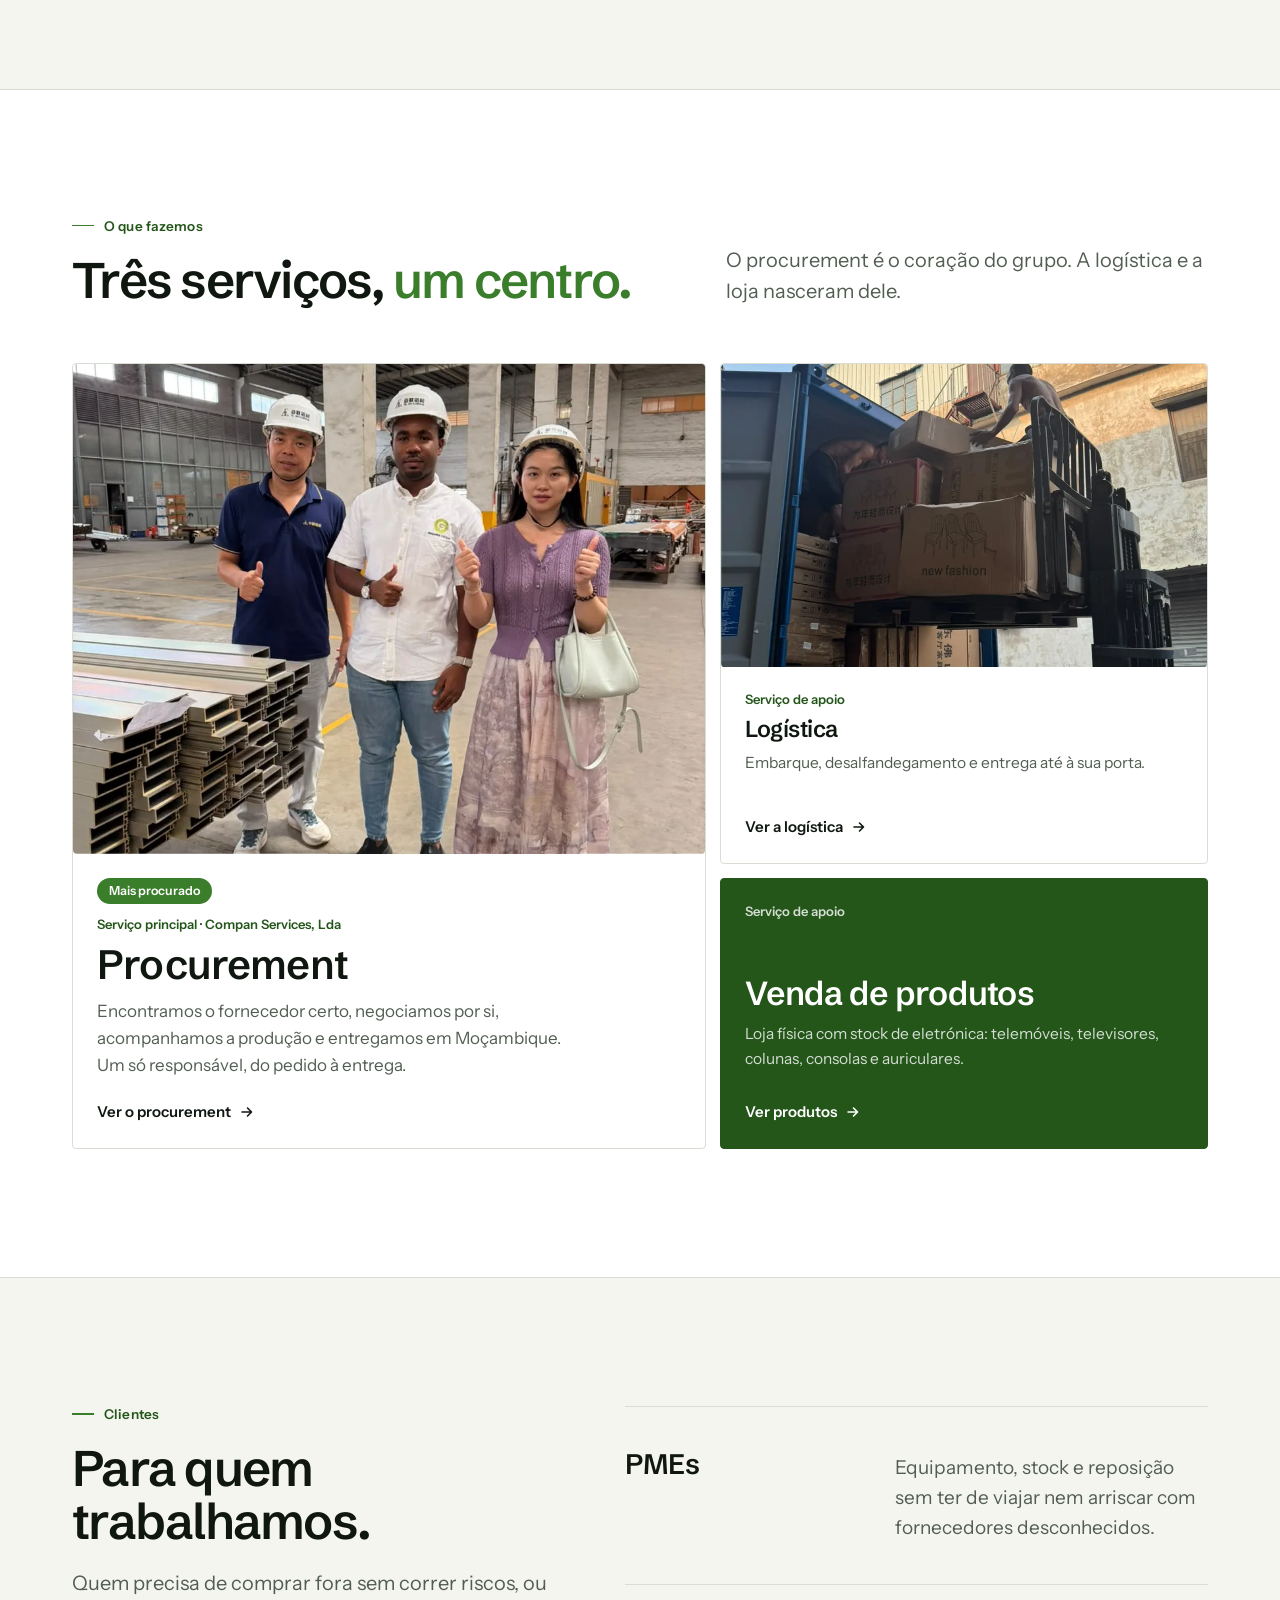
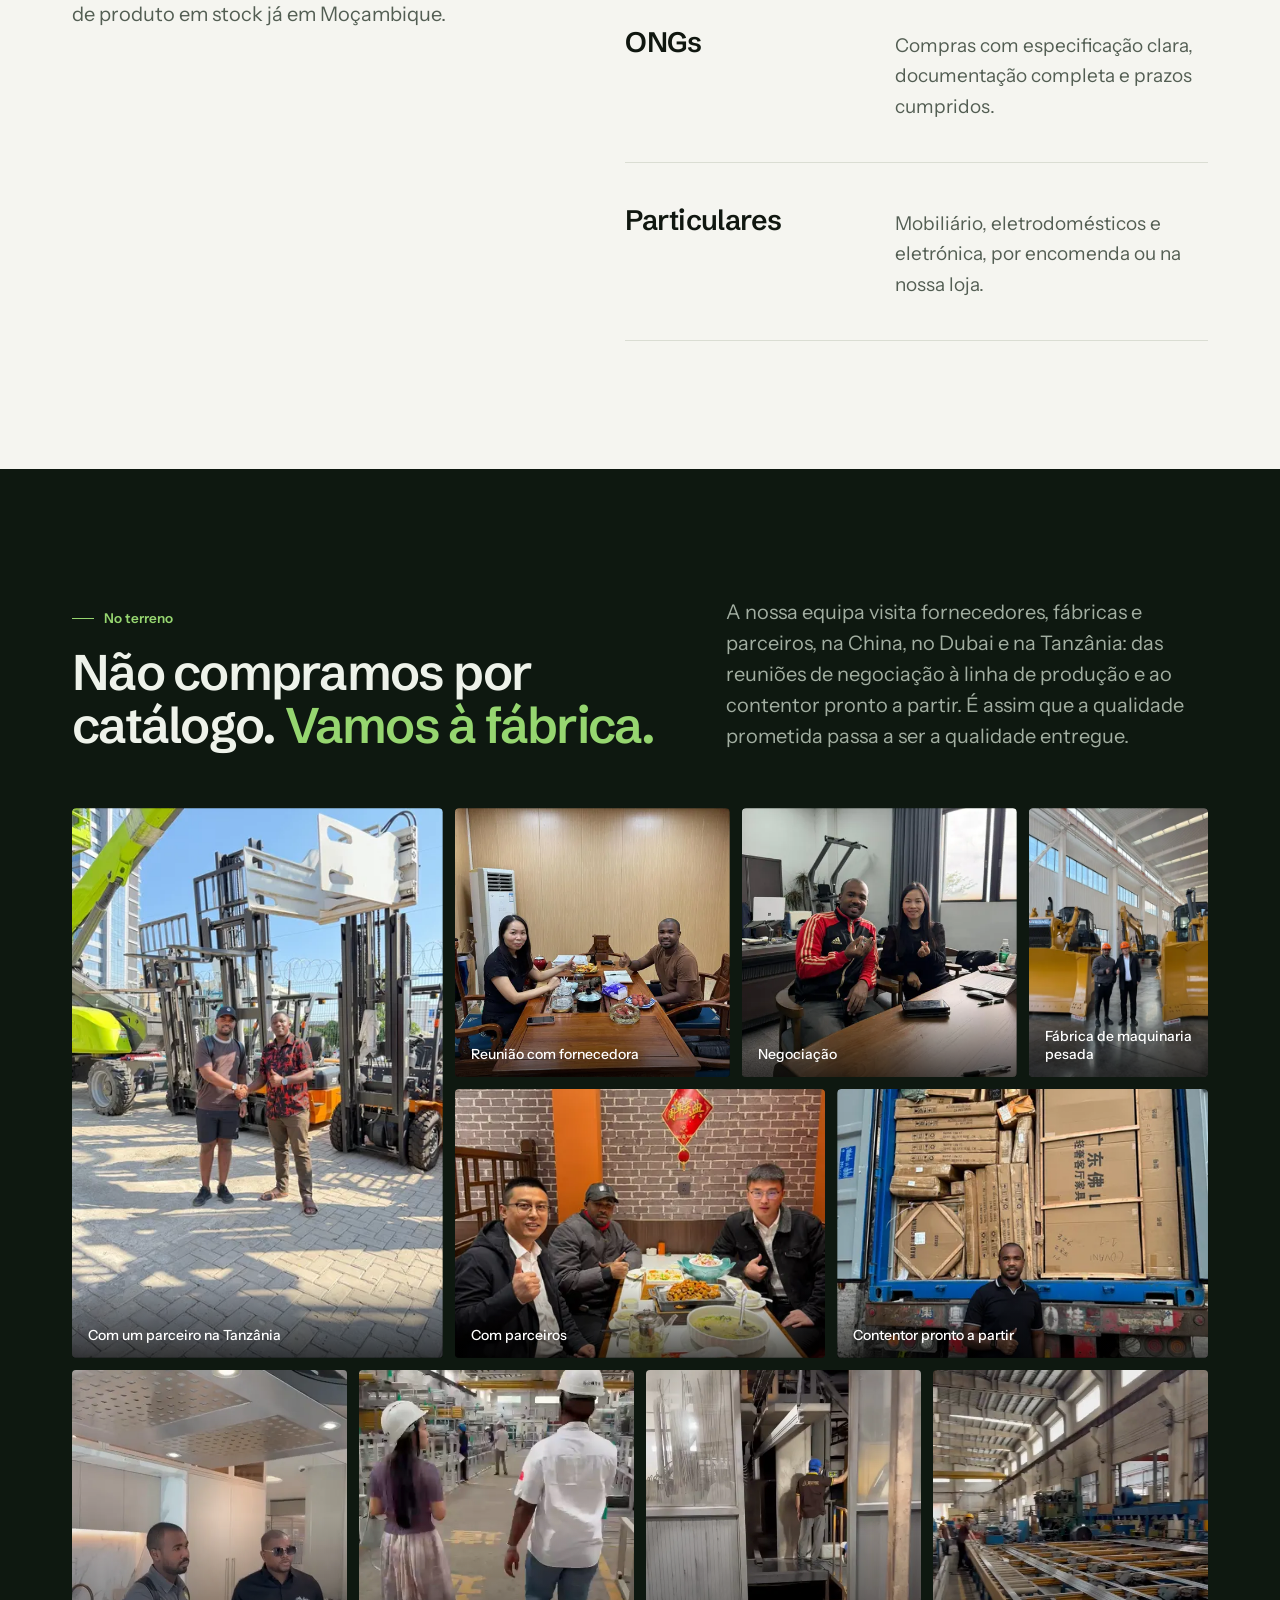
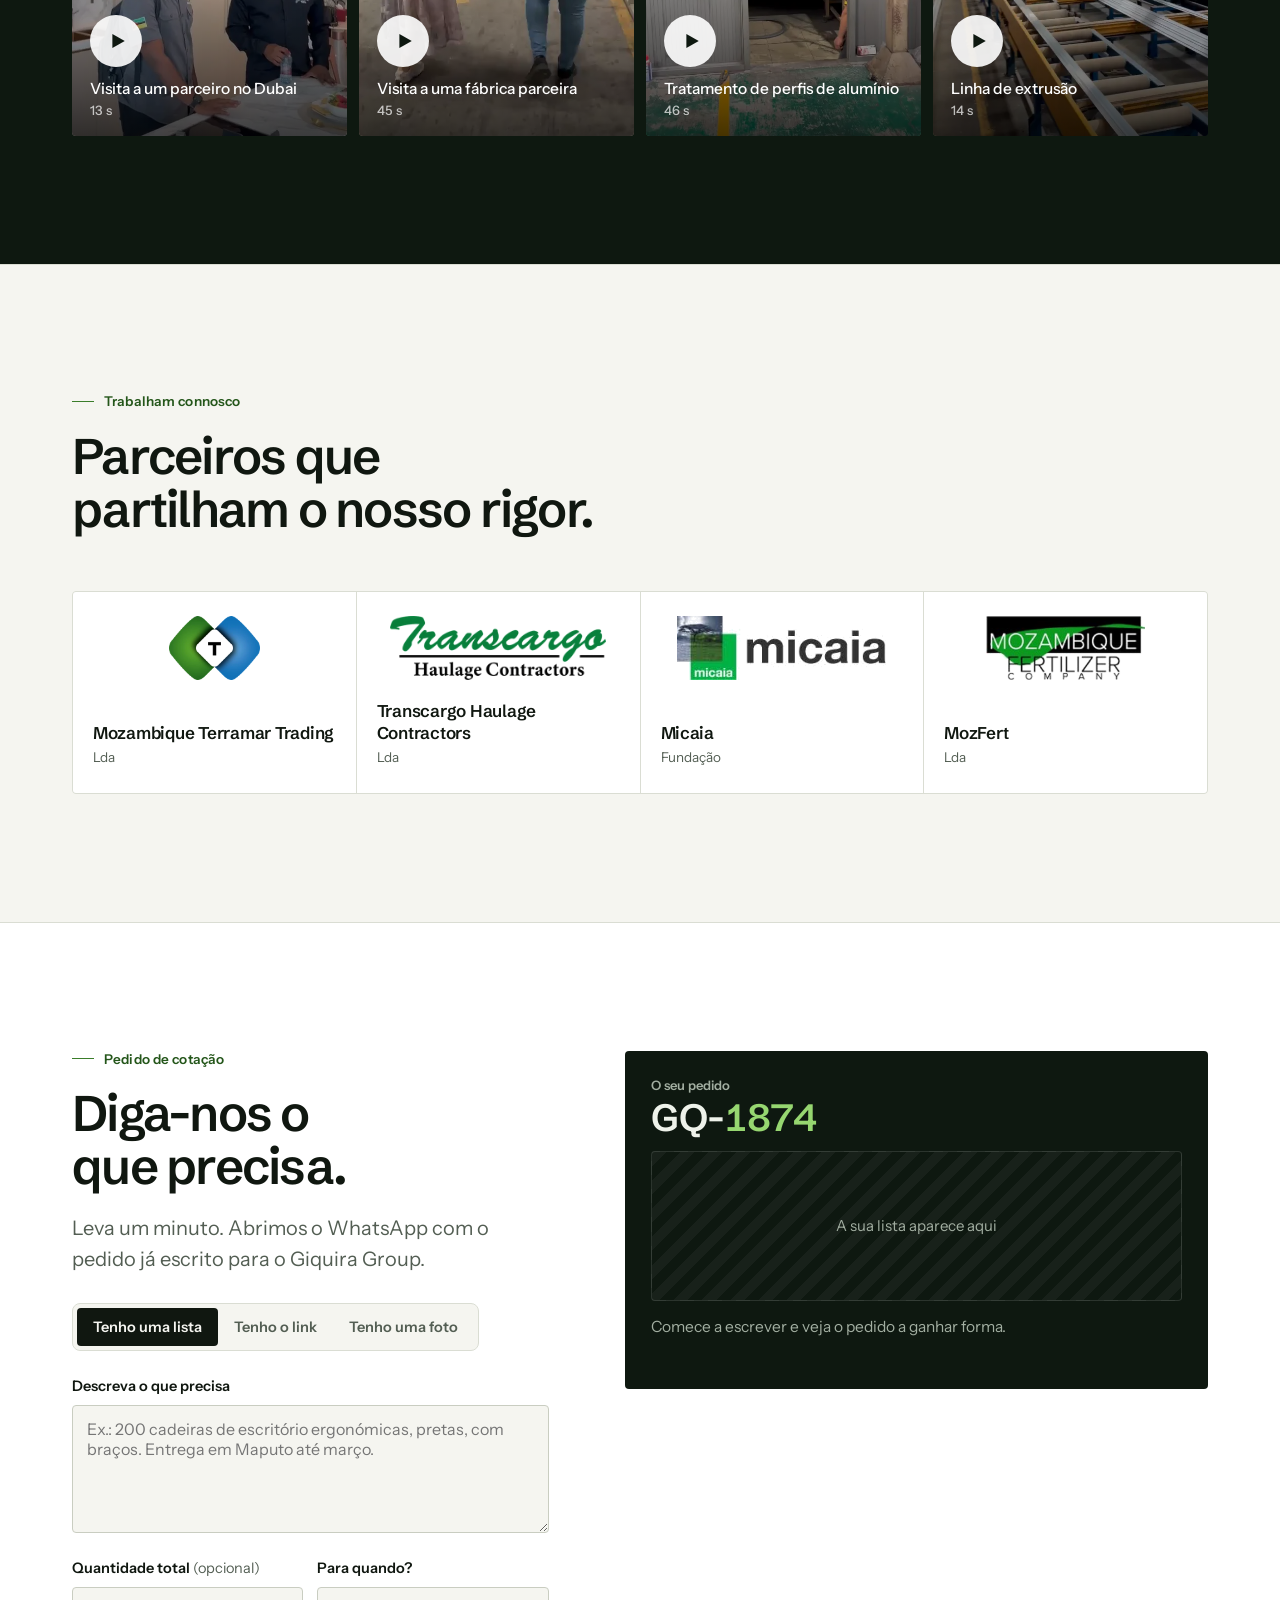
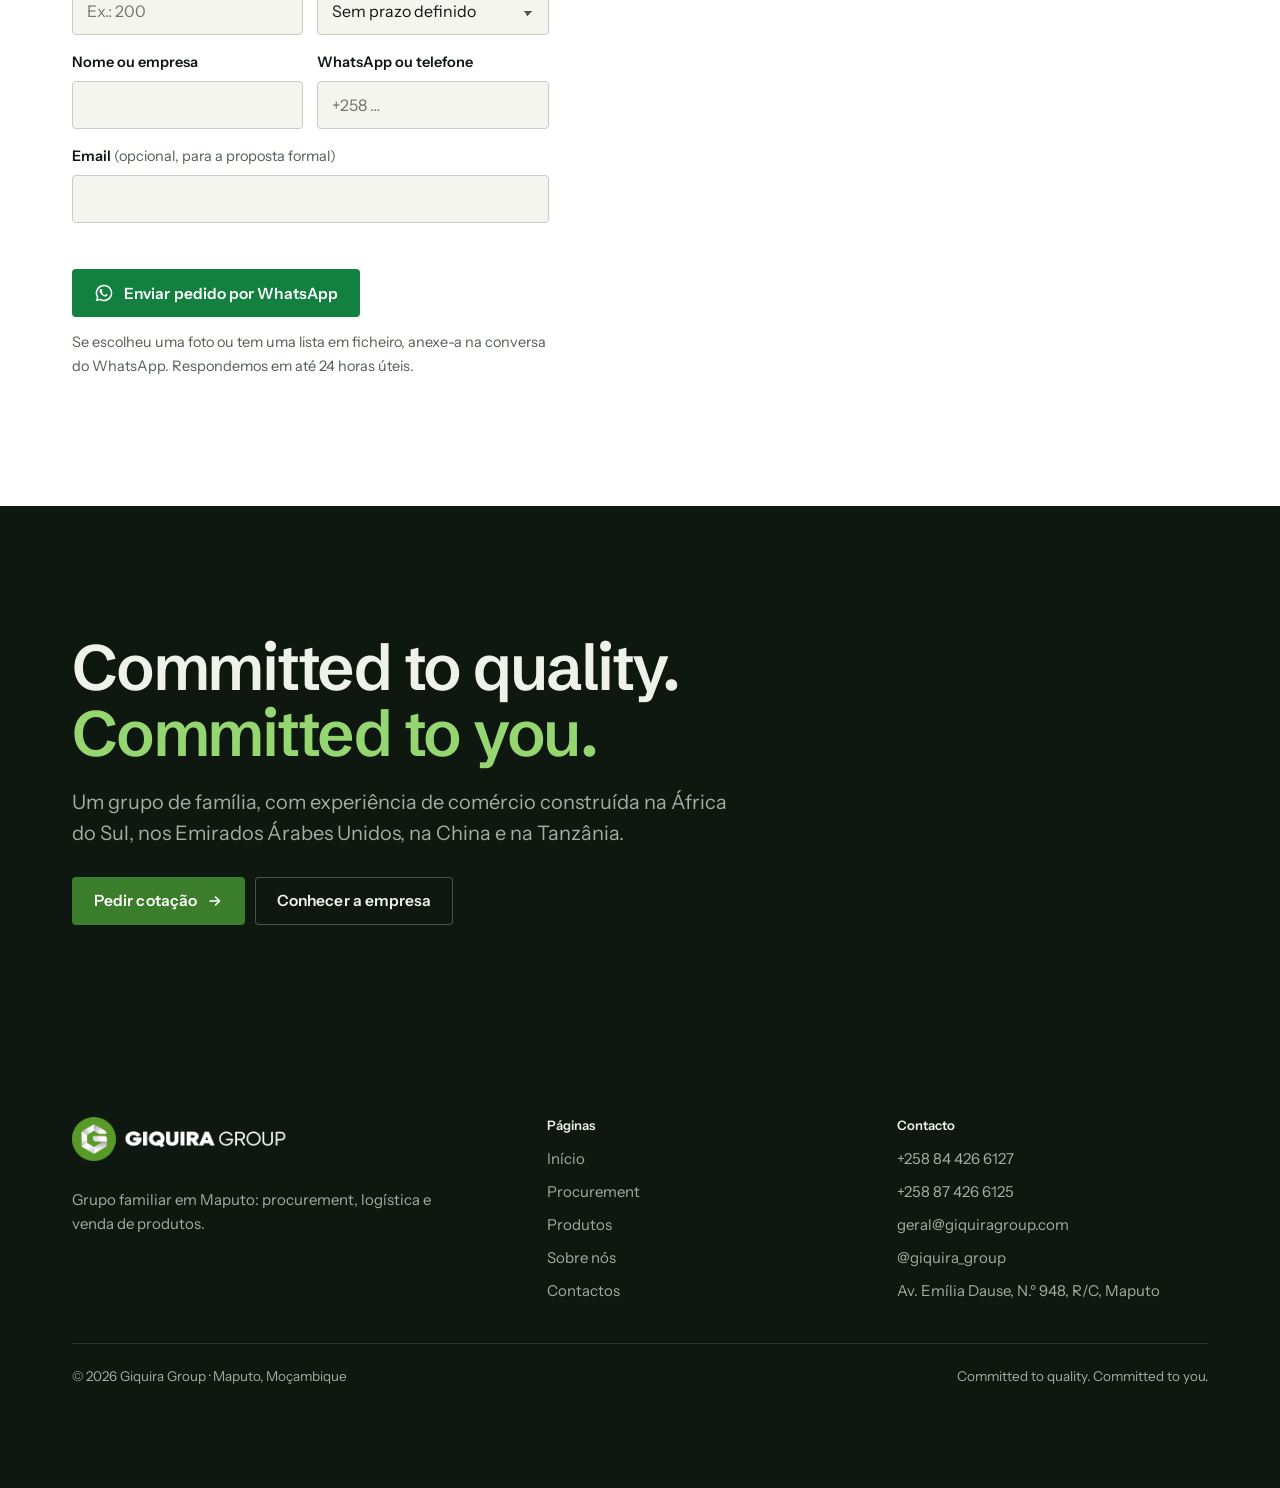
==== commit d1ee7cd4: "Notas do Danilo (por publicar): 13 colaboradores, 3 áreas, novas categorias, clientes sem instituiçõ" ====
--- a/index.html
+++ b/index.html
@@ -20,7 +20,7 @@
 <link rel="apple-touch-icon" href="apple-touch-icon.png">
 <link rel="preload" href="assets/fonts/schibsted-grotesk-latin-600-normal.woff2" as="font" type="font/woff2" crossorigin>
 <link rel="preload" href="assets/fonts/instrument-sans-latin-400-normal.woff2" as="font" type="font/woff2" crossorigin>
-<link rel="stylesheet" href="assets/site.css?v=c17e86a3">
+<link rel="stylesheet" href="assets/site.css?v=14919c35">
 <script>(function(d){d.className+=' js';try{if(sessionStorage.getItem('wp'))d.className+=' wp';else d.className+=' first'}catch(e){d.className+=' first'}})(document.documentElement)</script>
 <script type="application/ld+json">{"@context": "https://schema.org", "@type": "Organization", "name": "Giquira Group", "slogan": "Committed to quality. Committed to you.", "email": "geral@giquiragroup.com", "description": "Grupo familiar em Maputo: procurement internacional, logística e venda de produtos.", "subOrganization": {"@type": "Organization", "name": "Compan Services, Lda", "foundingDate": "2021-11", "description": "Empresa do Giquira Group dedicada ao procurement."}, "telephone": ["+258844266127", "+258874266125"], "address": {"@type": "PostalAddress", "streetAddress": "Av. Emília Dause, N.º 948, R/C", "addressLocality": "Maputo", "addressCountry": "MZ"}, "areaServed": {"@type": "Country", "name": "Moçambique"}, "sameAs": ["https://instagram.com/giquira_group"], "url": "https://alcapone69-al.github.io/giquiragroup-site/", "logo": "https://alcapone69-al.github.io/giquiragroup-site/media/brand/giquira-logo-horizontal.webp"}</script>
 </head>
@@ -55,11 +55,10 @@
     <h1><span class="ln" style="--i:0"><span>Um grupo de família.</span></span> <span class="ln" style="--i:1"><span>Um só <em>parceiro.</em></span></span></h1>
     <p class="lead fade" style="--d:.35">O Giquira Group encontra o fornecedor certo, onde quer que ele esteja, e trata do transporte até Moçambique.</p>
     <div class="cta fade" style="--d:.5"><a class="btn" href="#pedido">Pedir cotação <svg class="ar" viewBox="0 0 16 16" aria-hidden="true"><path d="M3 8h9M8.5 4l4 4-4 4" fill="none" stroke="currentColor" stroke-width="1.6" stroke-linecap="round" stroke-linejoin="round"/></svg></a><a class="btn o" href="#servicos">Ver os serviços</a></div>
-    <ul class="facts fade" style="--d:.65"><li><b>3</b><span>Áreas de negócio</span></li><li><b>4</b><span>Países</span></li><li><b>8</b><span>Colaboradores</span></li></ul>
+    <ul class="facts fade" style="--d:.65"><li><b>3</b><span>Áreas de negócio</span></li><li><b>4</b><span>Países</span></li><li><b>13</b><span>Colaboradores</span></li></ul>
   </div>
   <figure class="shot" id="shot">
-    <div class="ph"><img src="media/fabrica-aluminio.webp" srcset="media/fabrica-aluminio-480.webp 480w, media/fabrica-aluminio.webp 960w" sizes="(max-width:900px) 100vw, 44vw" width="960" height="1280" alt="Luís, CEO do Giquira Group, numa fábrica de alumínio na China" fetchpriority="high" decoding="async"></div>
-    <figcaption>Luís, CEO, numa fábrica de alumínio na China</figcaption>
+    <div class="slides" data-slides aria-roledescription="carrossel" aria-label="Fotografias do Giquira Group"><div class="sl on" role="group" aria-roledescription="foto" aria-label="1 de 3"><div class="ph"><img src="media/fabrica-aluminio.webp" srcset="media/fabrica-aluminio-480.webp 480w, media/fabrica-aluminio.webp 960w" sizes="(max-width:900px) 100vw, 44vw" width="960" height="1280" alt="Luís, CEO do Giquira Group, numa fábrica de alumínio na China" fetchpriority="high" decoding="async"></div><span class="cap">Luís, CEO, numa fábrica de alumínio na China</span></div><div class="sl" role="group" aria-roledescription="foto" aria-label="2 de 3"><div class="ph"><img src="media/contentor-carregado.webp" srcset="media/contentor-carregado-480.webp 480w, media/contentor-carregado.webp 960w" sizes="(max-width:900px) 100vw, 44vw" width="960" height="1280" alt="Contentor carregado com mobiliário à saída de um armazém" loading="lazy" decoding="async"></div><span class="cap">Contentor carregado à saída do armazém</span></div><div class="sl" role="group" aria-roledescription="foto" aria-label="3 de 3"><div class="ph"><img src="media/carregamento-empilhador.webp" srcset="media/carregamento-empilhador-480.webp 480w, media/carregamento-empilhador.webp 960w" sizes="(max-width:900px) 100vw, 44vw" width="960" height="1280" alt="Carregamento de um contentor com empilhador num armazém" loading="lazy" decoding="async"></div><span class="cap">Carregamento no armazém</span></div><div class="sdots"><button type="button" aria-label="Ver foto 1" aria-current="true"></button><button type="button" aria-label="Ver foto 2"></button><button type="button" aria-label="Ver foto 3"></button></div></div>
     <div class="track" id="track" aria-hidden="true">
       <div class="top"><span class="ref">GQ-<i>0421</i></span><span class="stt" id="trst">Em sourcing</span></div>
       <ol><li>Fábrica</li><li>Negociação</li><li>Produção</li><li>Inspeção</li><li>Embarque</li><li>Entrega</li></ol>
@@ -71,9 +70,10 @@
 <section class="sec" id="empresa"><div class="w g2">
   <div class="sticky"><p class="eyebrow" data-rv>Quem somos</p><h2 data-rv>Uma empresa de família, feita de comércio.</h2></div>
   <div class="prose">
-    <p data-rv>O Giquira Group é um grupo familiar sediado em Maputo. Nasceu da experiência da família no comércio nacional e internacional, construída em mercados como a África do Sul, os Emirados Árabes Unidos, a China e a Tanzânia.</p>
-    <p data-rv>Hoje trabalhamos em três frentes: procurement, logística e venda de produtos. O procurement, o serviço mais procurado, é feito pela Compan Services, Lda, a empresa do grupo criada em novembro de 2021.</p>
-    <p data-rv>Mais do que um nome, somos uma família e uma equipa com o mesmo compromisso em cada encomenda.</p>
+    <p data-rv>O Giquira Group é um grupo familiar sediado em Maputo. Nasceu da experiência da família nas áreas de produção alimentar, construção civil e produtos, construída em mercados como a África do Sul, os Emirados Árabes Unidos, a China e a Tanzânia.</p>
+    <p data-rv>Hoje o grupo expandiu para mais três áreas: procurement, logística e venda de produtos eletrónicos.</p>
+    <p data-rv>Empresas do grupo: Compan Services, Lda, RA Solution e FA Electronics.</p>
+    <p data-rv>Mais do que um nome, somos uma família e uma equipa com o mesmo compromisso em cada pedido.</p>
     <ul class="chips" data-rv><li>África do Sul</li><li>Emirados Árabes Unidos</li><li>China</li><li>Tanzânia</li></ul>
     <a class="tlink" data-rv href="sobre.html" style="margin-top:28px">A nossa história <svg viewBox="0 0 16 16" aria-hidden="true"><path d="M3 8h9M8.5 4l4 4-4 4" fill="none" stroke="currentColor" stroke-width="1.6" stroke-linecap="round" stroke-linejoin="round"/></svg></a>
   </div>
@@ -93,7 +93,6 @@
   <div class="mv">
     <div data-rv><h3>PMEs</h3><p>Equipamento, stock e reposição sem ter de viajar nem arriscar com fornecedores desconhecidos.</p></div>
     <div data-rv><h3>ONGs</h3><p>Compras com especificação clara, documentação completa e prazos cumpridos.</p></div>
-    <div data-rv><h3>Instituições públicas</h3><p>Processos transparentes e rastreáveis, do pedido à entrega.</p></div>
     <div data-rv><h3>Particulares</h3><p>Mobiliário, eletrodomésticos e eletrónica, por encomenda ou na nossa loja.</p></div>
   </div>
 </div></section>
@@ -175,6 +174,6 @@
   <div class="legal"><span>© <span data-year>2026</span> Giquira Group · Maputo, Moçambique</span><span>Committed to quality. Committed to you.</span></div>
 </div></footer>
 <a class="btn wa fab" href="https://wa.me/258844266127?text=Ol%C3%A1%20Giquira%20Group%21%20Gostaria%20de%20falar%20com%20a%20vossa%20equipa." target="_blank" rel="noopener" aria-label="Falar com o Giquira Group no WhatsApp"><svg viewBox="0 0 24 24" width="20" height="20" aria-hidden="true" focusable="false"><path fill="currentColor" d="M12 2a10 10 0 0 0-8.6 15.1L2 22l5-1.3A10 10 0 1 0 12 2zm0 18.2c-1.5 0-3-.4-4.2-1.2l-.3-.2-3 .8.8-2.9-.2-.3A8.2 8.2 0 1 1 12 20.2zm4.5-6.1c-.2-.1-1.5-.7-1.7-.8-.2-.1-.4-.1-.6.1l-.8 1c-.1.2-.3.2-.5.1-.7-.3-1.5-.8-2.1-1.4-.6-.6-1-1.2-1.4-1.9-.1-.2 0-.4.1-.5l.4-.5.2-.4c.1-.2 0-.3 0-.5l-.8-1.8c-.2-.5-.4-.4-.6-.4h-.5c-.2 0-.5.1-.7.3-.7.7-1 1.6-.9 2.5.2 1 .7 1.9 1.3 2.7 1.3 1.7 2.9 2.9 4.9 3.5.9.3 1.7.2 2.3-.1.7-.4 1.1-1 1.3-1.7.1-.3 0-.5-.1-.6z"/></svg><span>WhatsApp</span></a>
-<script src="assets/site.js?v=dd7abac2" defer></script>
+<script src="assets/site.js?v=14da436f" defer></script>
 </body>
 </html>
--- a/assets/site.css
+++ b/assets/site.css
@@ -498,3 +498,14 @@
 
 /* Ecrãs muito estreitos (360 px): os números do topo cabem numa linha */
 @media(max-width:400px){.facts li{margin-right:10px!important}.facts span{font-size:12.5px}}
+
+/* Fotos a deslizar no topo do Início */
+.slides{position:relative;touch-action:pan-y}
+.slides .sl{opacity:0;transition:opacity .9s var(--ease)}
+.slides .sl:not(:first-child){position:absolute;inset:0}
+.slides .sl.on{opacity:1;z-index:1}
+.slides .sl .ph{height:100%}
+.slides .cap{position:absolute;bottom:14px;left:14px;max-width:calc(100% - 28px);font:600 13px/1.25 var(--b);background:color-mix(in srgb,var(--bg) 88%,transparent);color:var(--ink);padding:8px 12px;border-radius:999px;backdrop-filter:blur(8px)}
+.sdots{position:absolute;top:14px;right:14px;z-index:2;display:flex;gap:6px;padding:6px 8px;border-radius:999px;background:#0000004d;backdrop-filter:blur(6px)}
+.sdots button{width:8px;height:8px;padding:0;border:0;border-radius:99px;background:#ffffff8c;cursor:pointer;transition:width .35s var(--ease),background .35s}
+.sdots button[aria-current="true"]{width:22px;background:#fff}
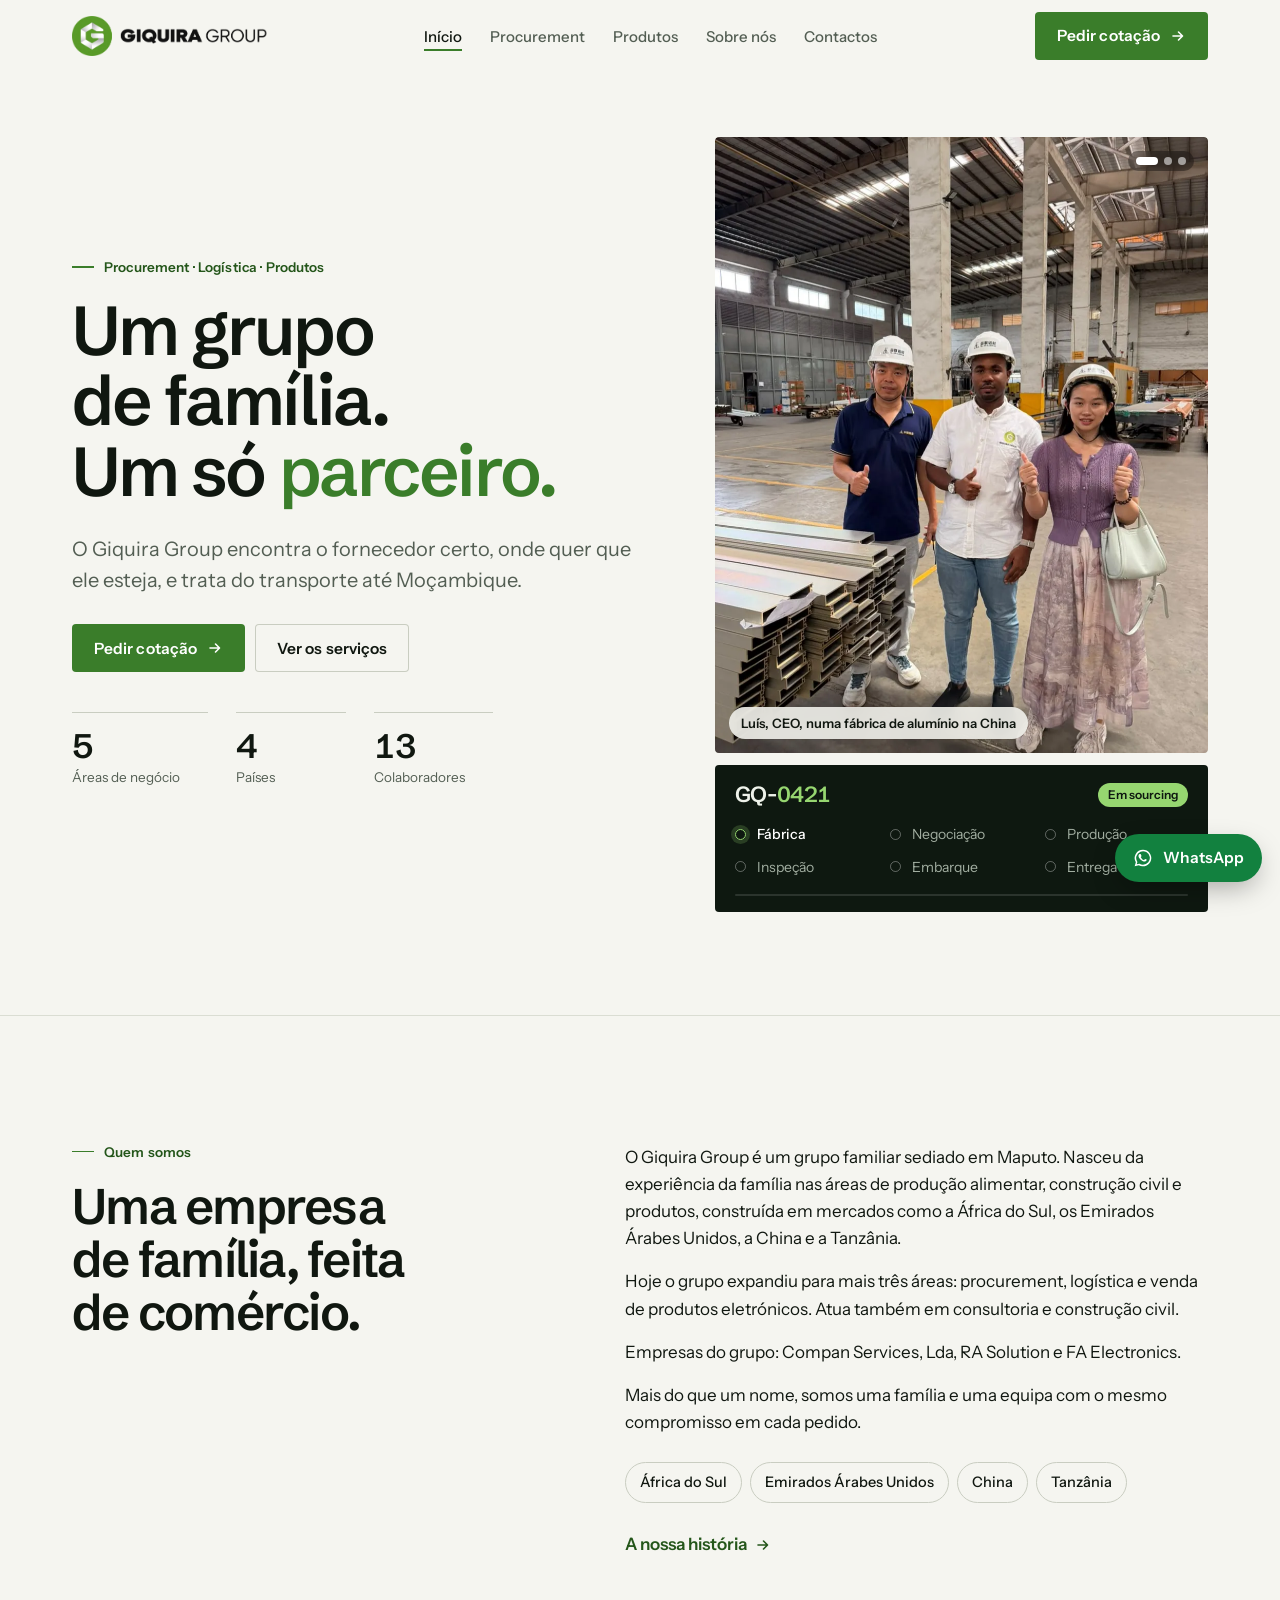
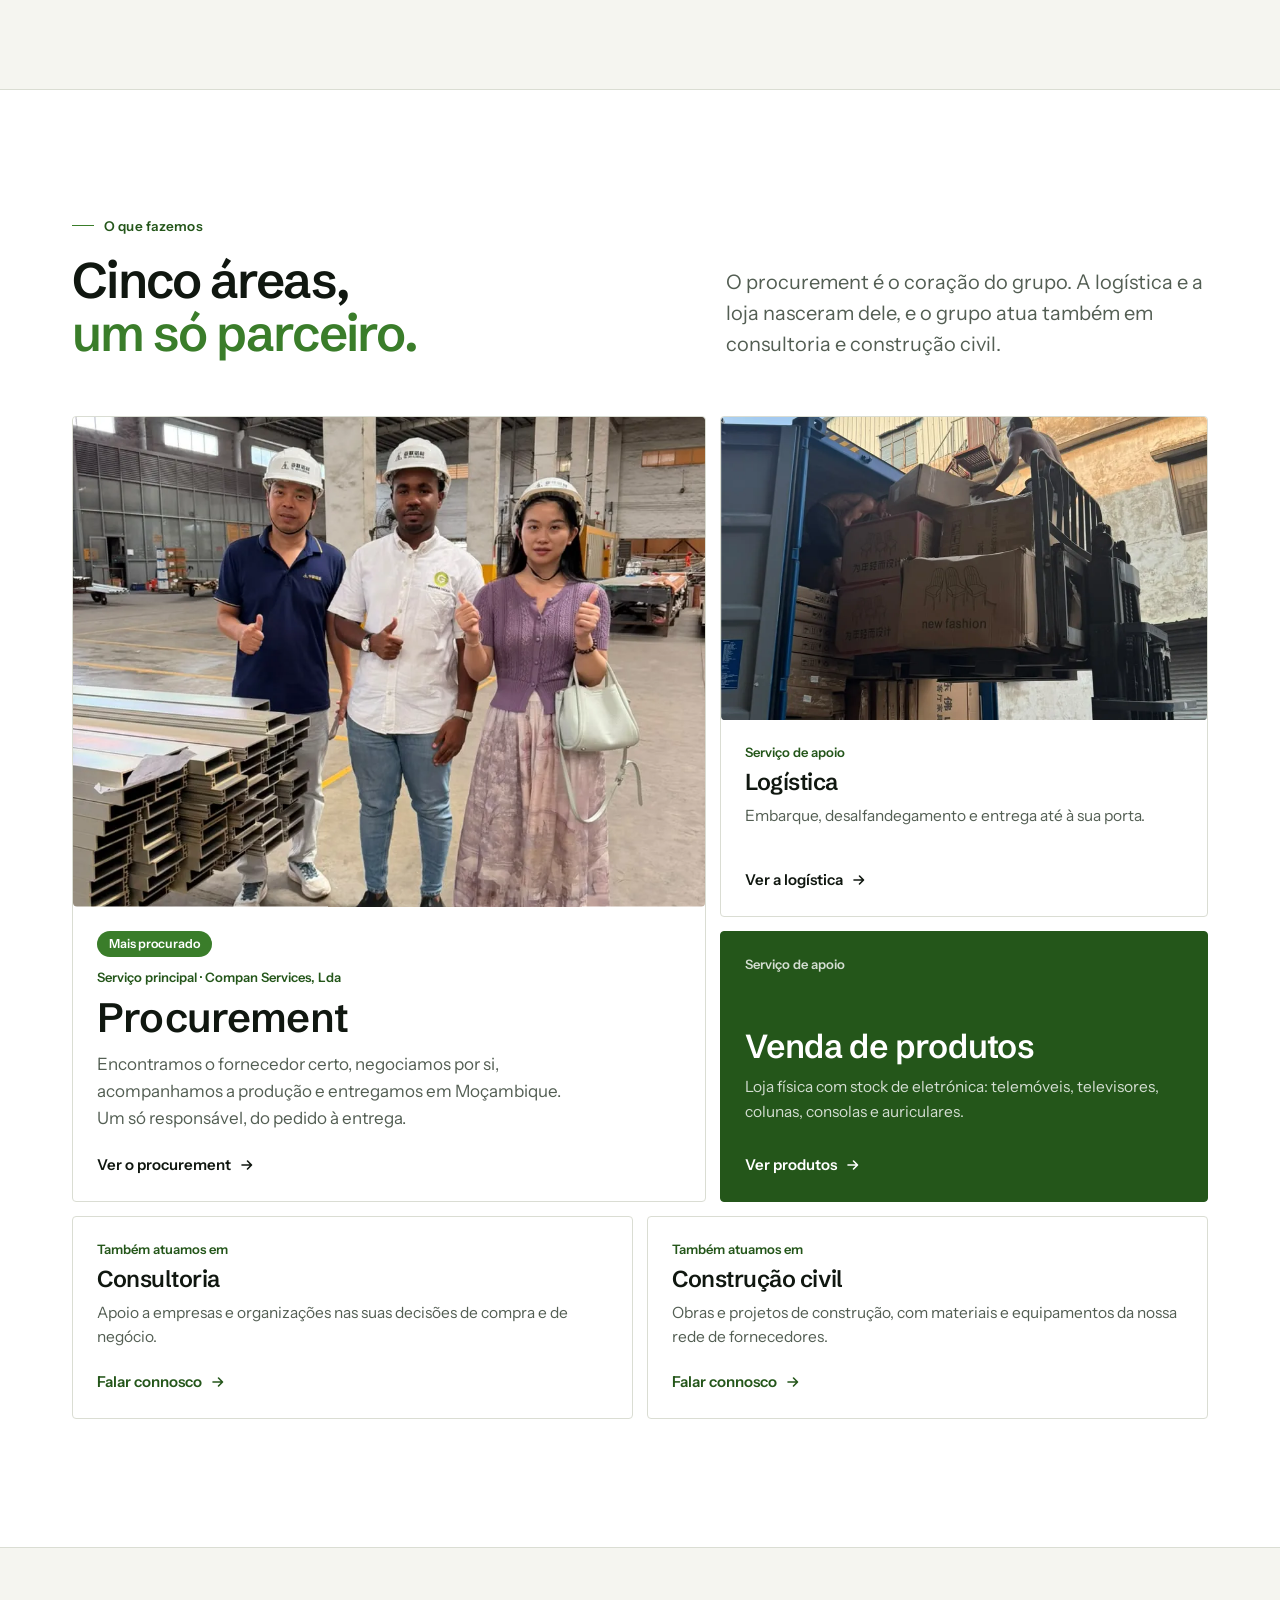
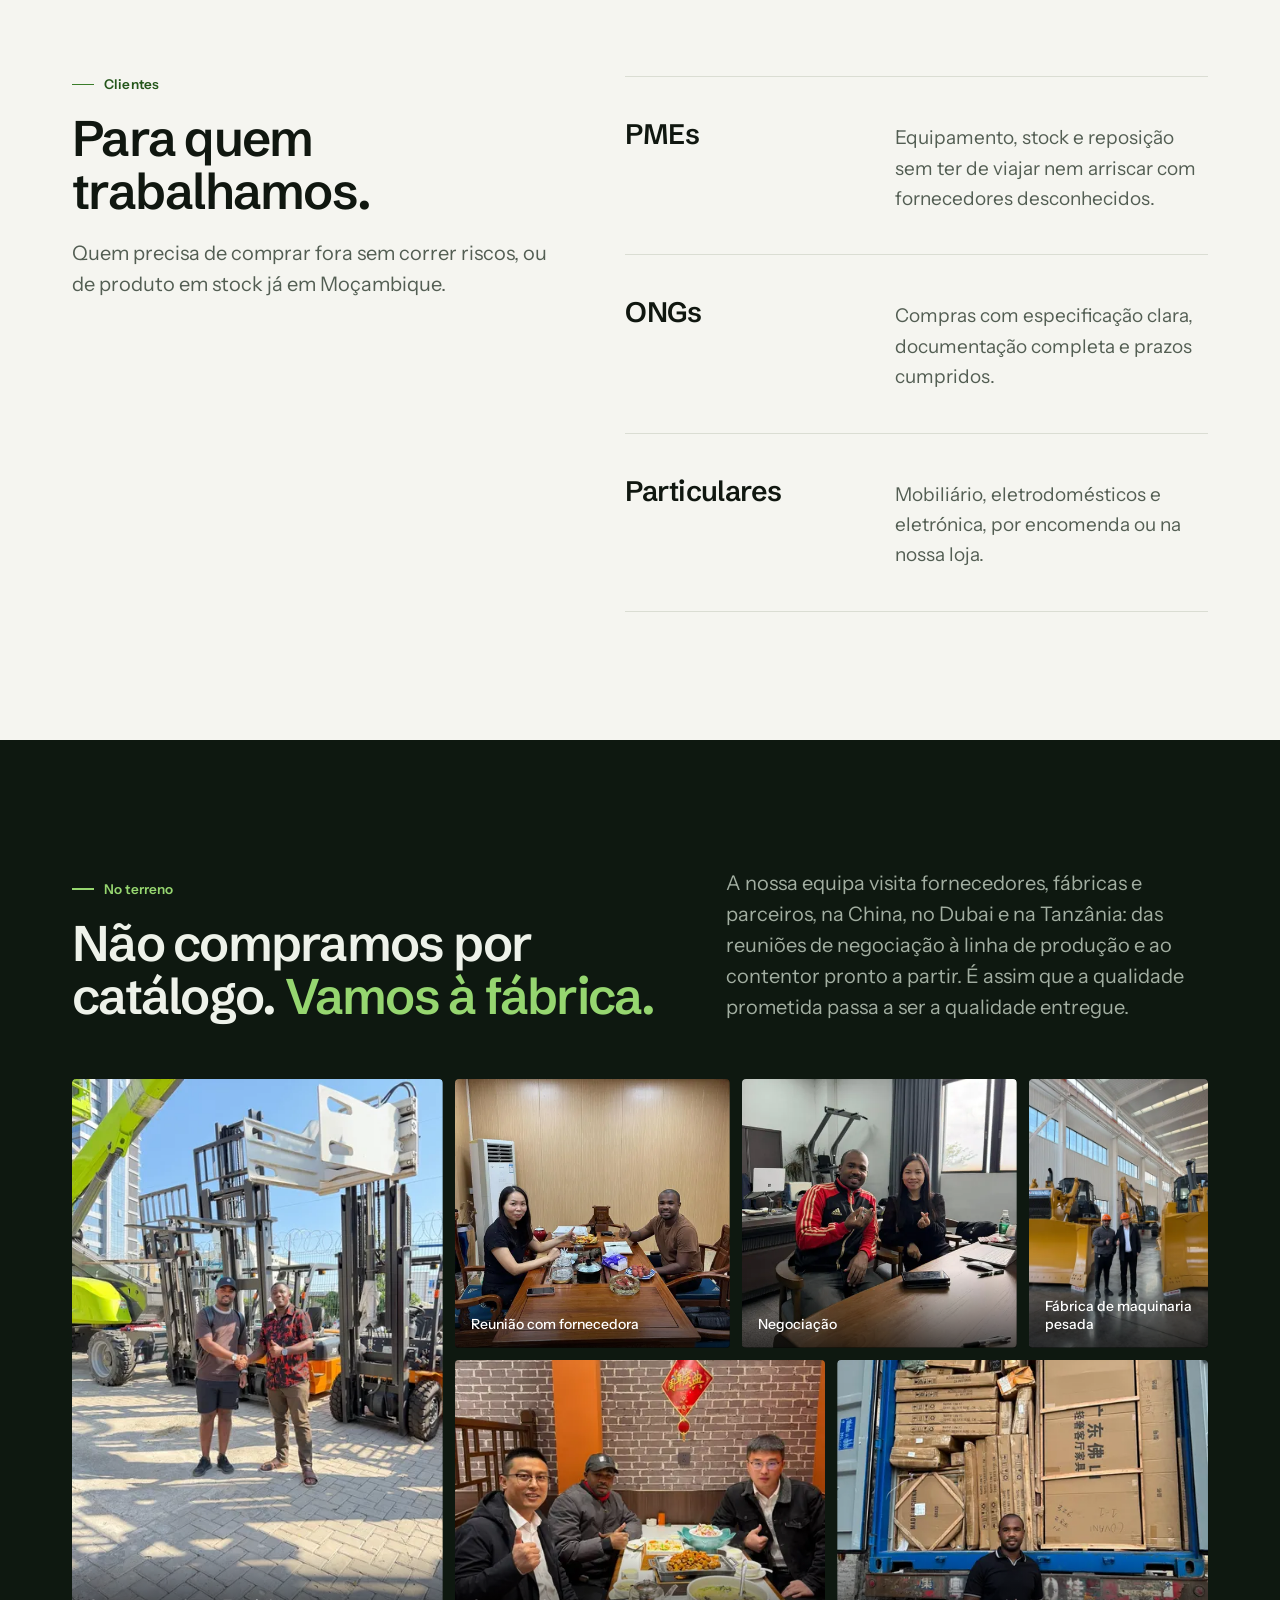
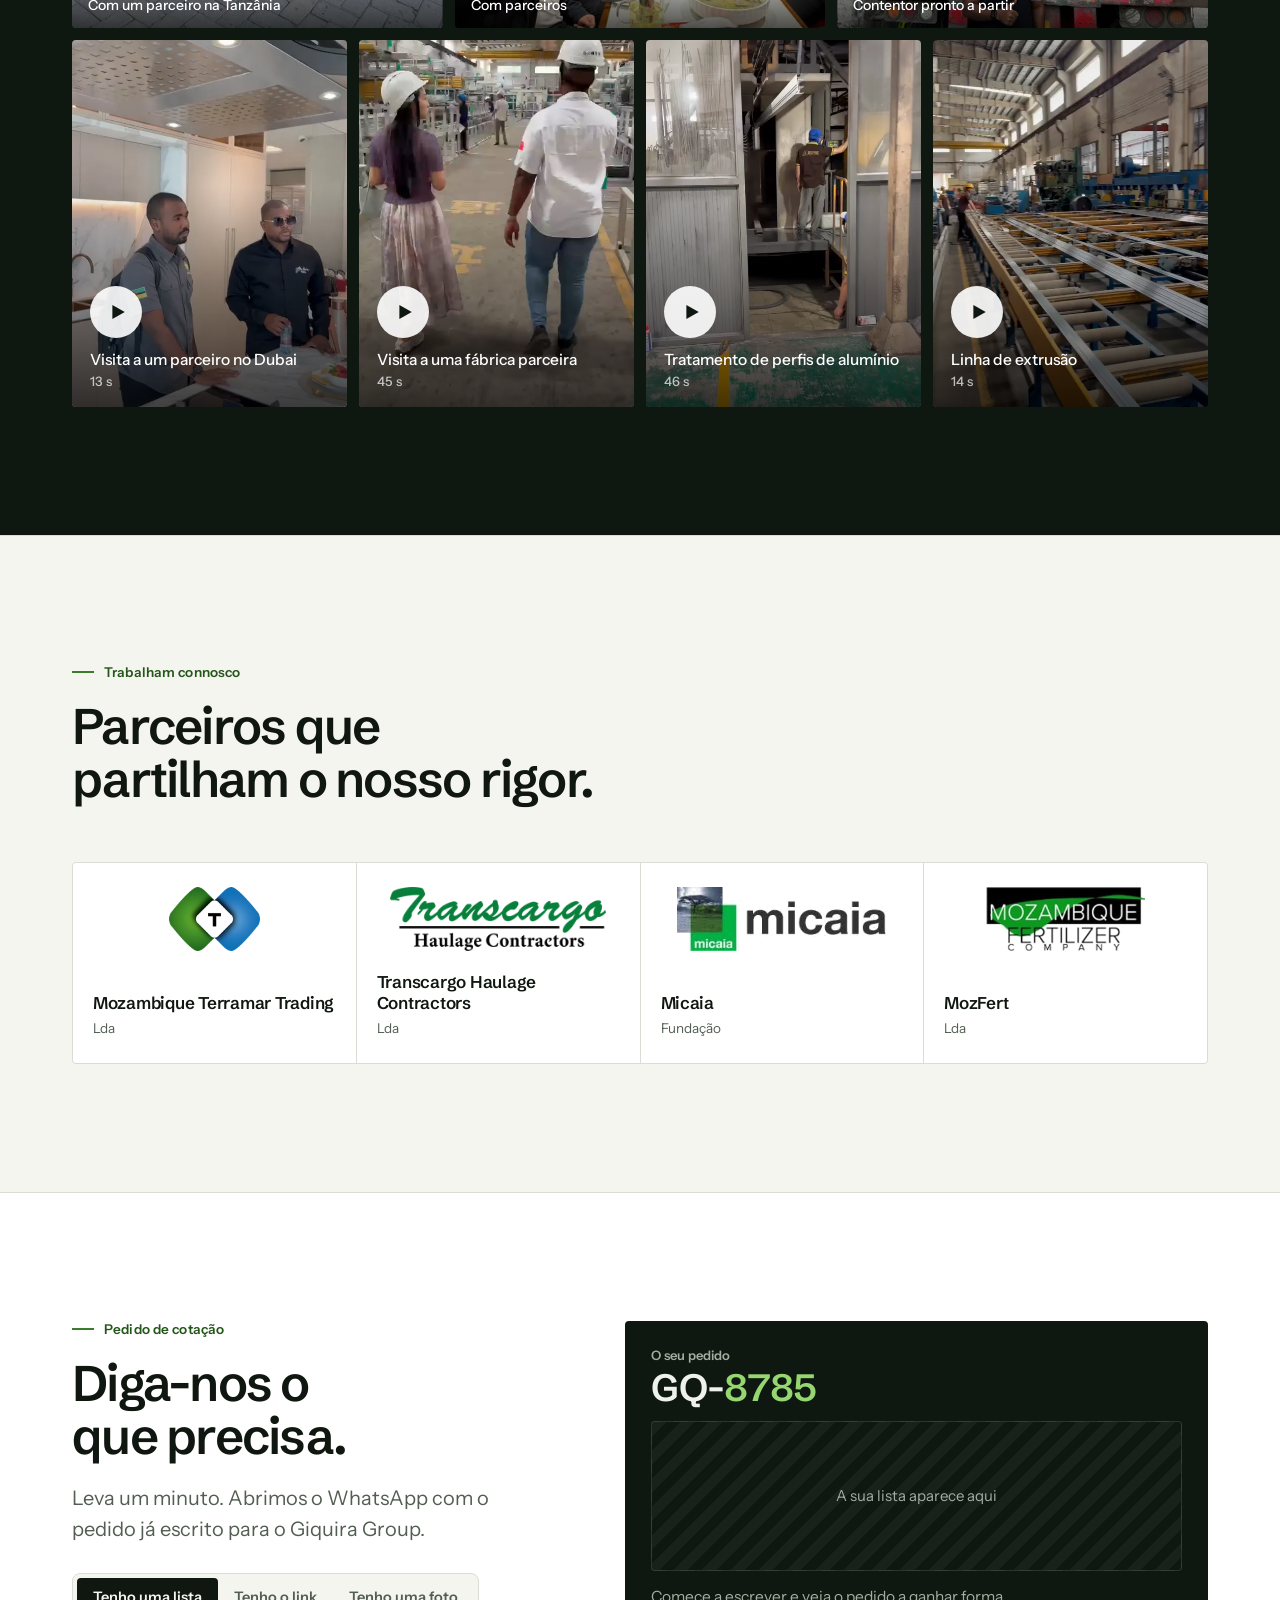
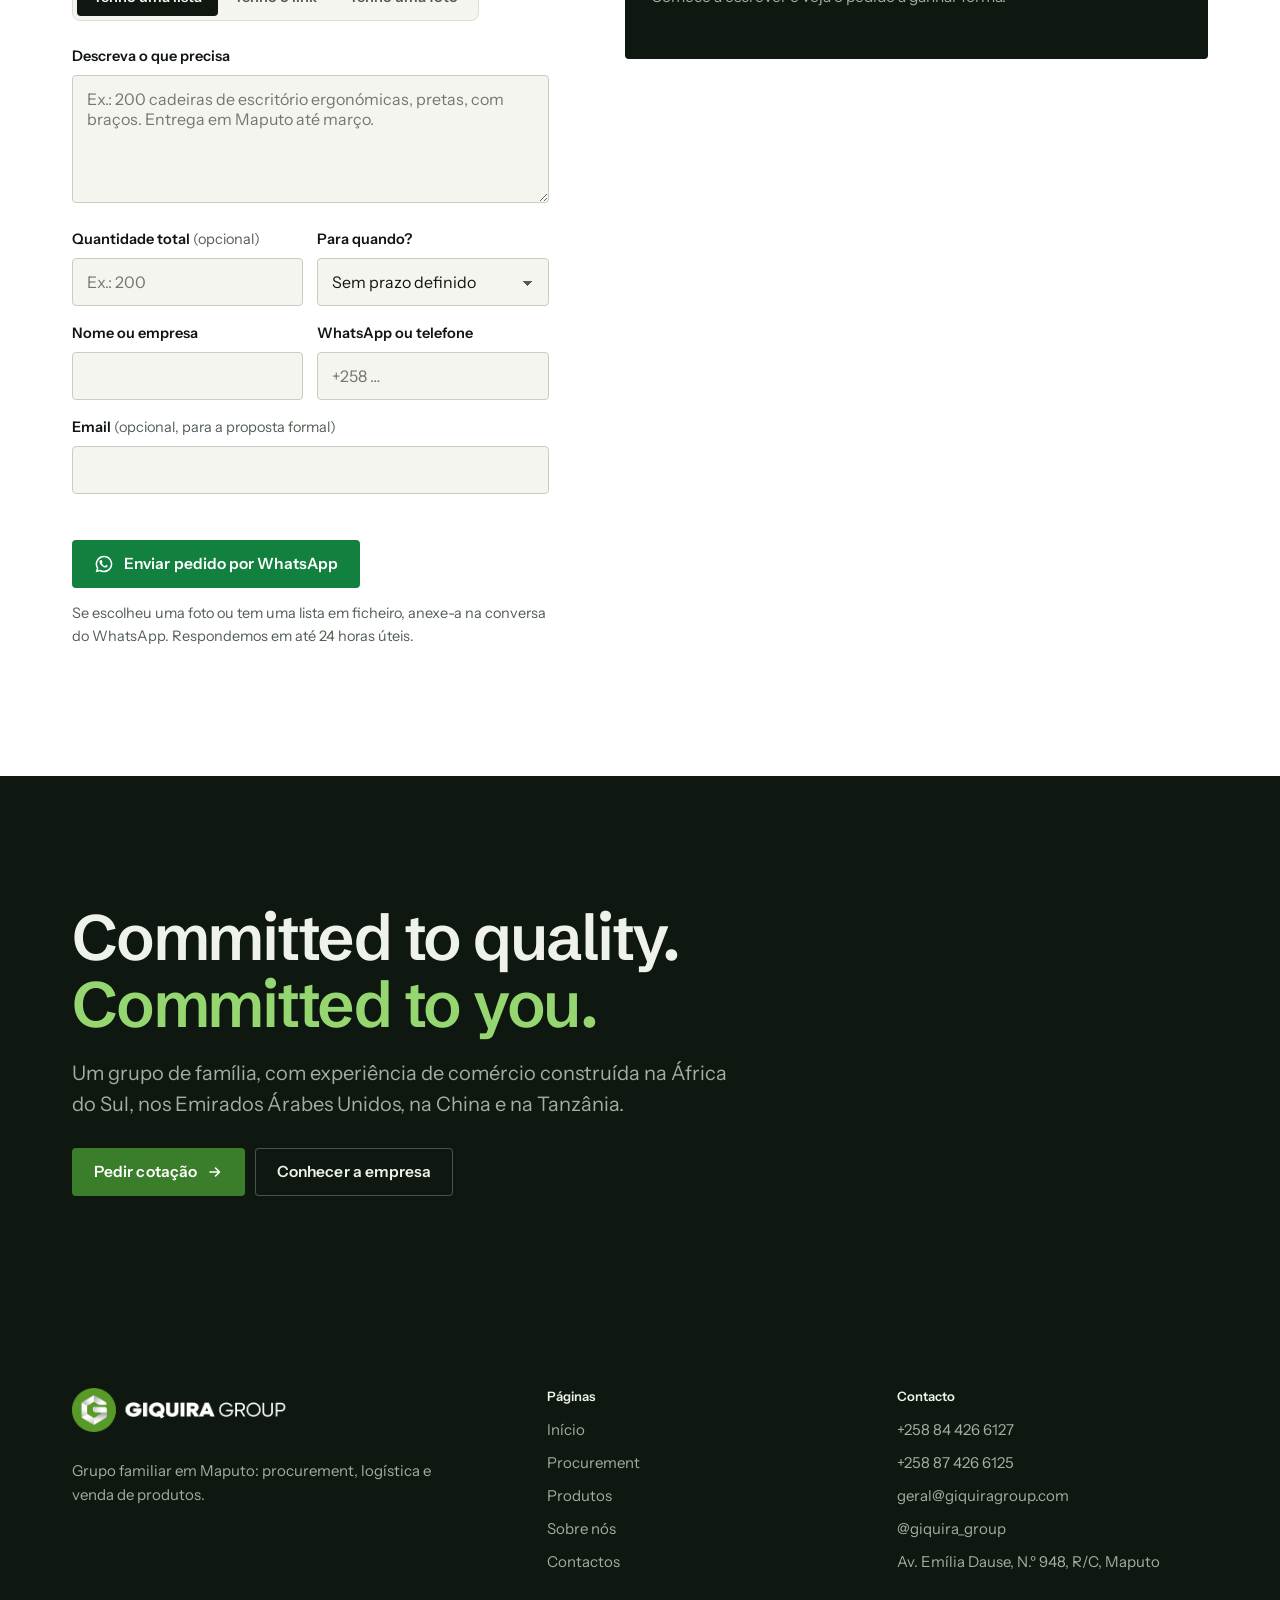
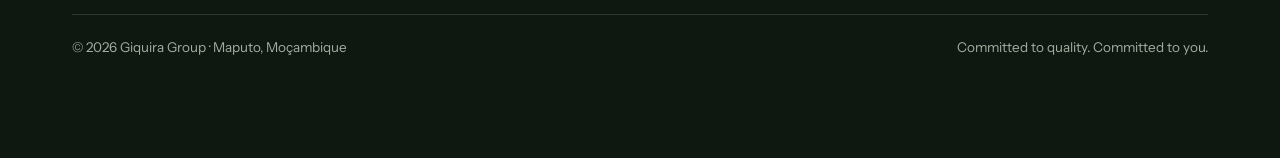
==== commit 84e5d359: "Consultoria e construção civil como áreas do grupo (5 áreas) Co-Authored-By: Claude Opus 5.5 <norepl" ====
--- a/index.html
+++ b/index.html
@@ -20,9 +20,9 @@
 <link rel="apple-touch-icon" href="apple-touch-icon.png">
 <link rel="preload" href="assets/fonts/schibsted-grotesk-latin-600-normal.woff2" as="font" type="font/woff2" crossorigin>
 <link rel="preload" href="assets/fonts/instrument-sans-latin-400-normal.woff2" as="font" type="font/woff2" crossorigin>
-<link rel="stylesheet" href="assets/site.css?v=14919c35">
+<link rel="stylesheet" href="assets/site.css?v=823b14ad">
 <script>(function(d){d.className+=' js';try{if(sessionStorage.getItem('wp'))d.className+=' wp';else d.className+=' first'}catch(e){d.className+=' first'}})(document.documentElement)</script>
-<script type="application/ld+json">{"@context": "https://schema.org", "@type": "Organization", "name": "Giquira Group", "slogan": "Committed to quality. Committed to you.", "email": "geral@giquiragroup.com", "description": "Grupo familiar em Maputo: procurement internacional, logística e venda de produtos.", "subOrganization": {"@type": "Organization", "name": "Compan Services, Lda", "foundingDate": "2021-11", "description": "Empresa do Giquira Group dedicada ao procurement."}, "telephone": ["+258844266127", "+258874266125"], "address": {"@type": "PostalAddress", "streetAddress": "Av. Emília Dause, N.º 948, R/C", "addressLocality": "Maputo", "addressCountry": "MZ"}, "areaServed": {"@type": "Country", "name": "Moçambique"}, "sameAs": ["https://instagram.com/giquira_group"], "url": "https://alcapone69-al.github.io/giquiragroup-site/", "logo": "https://alcapone69-al.github.io/giquiragroup-site/media/brand/giquira-logo-horizontal.webp"}</script>
+<script type="application/ld+json">{"@context": "https://schema.org", "@type": "Organization", "name": "Giquira Group", "slogan": "Committed to quality. Committed to you.", "email": "geral@giquiragroup.com", "description": "Grupo familiar em Maputo: procurement internacional, logística, venda de produtos eletrónicos, consultoria e construção civil.", "subOrganization": {"@type": "Organization", "name": "Compan Services, Lda", "foundingDate": "2021-11", "description": "Empresa do Giquira Group dedicada ao procurement."}, "telephone": ["+258844266127", "+258874266125"], "address": {"@type": "PostalAddress", "streetAddress": "Av. Emília Dause, N.º 948, R/C", "addressLocality": "Maputo", "addressCountry": "MZ"}, "areaServed": {"@type": "Country", "name": "Moçambique"}, "sameAs": ["https://instagram.com/giquira_group"], "url": "https://alcapone69-al.github.io/giquiragroup-site/", "logo": "https://alcapone69-al.github.io/giquiragroup-site/media/brand/giquira-logo-horizontal.webp"}</script>
 </head>
 <body data-wa="258844266127">
 <div class="bar" id="bar" aria-hidden="true"></div>
@@ -55,7 +55,7 @@
     <h1><span class="ln" style="--i:0"><span>Um grupo de família.</span></span> <span class="ln" style="--i:1"><span>Um só <em>parceiro.</em></span></span></h1>
     <p class="lead fade" style="--d:.35">O Giquira Group encontra o fornecedor certo, onde quer que ele esteja, e trata do transporte até Moçambique.</p>
     <div class="cta fade" style="--d:.5"><a class="btn" href="#pedido">Pedir cotação <svg class="ar" viewBox="0 0 16 16" aria-hidden="true"><path d="M3 8h9M8.5 4l4 4-4 4" fill="none" stroke="currentColor" stroke-width="1.6" stroke-linecap="round" stroke-linejoin="round"/></svg></a><a class="btn o" href="#servicos">Ver os serviços</a></div>
-    <ul class="facts fade" style="--d:.65"><li><b>3</b><span>Áreas de negócio</span></li><li><b>4</b><span>Países</span></li><li><b>13</b><span>Colaboradores</span></li></ul>
+    <ul class="facts fade" style="--d:.65"><li><b>5</b><span>Áreas de negócio</span></li><li><b>4</b><span>Países</span></li><li><b>13</b><span>Colaboradores</span></li></ul>
   </div>
   <figure class="shot" id="shot">
     <div class="slides" data-slides aria-roledescription="carrossel" aria-label="Fotografias do Giquira Group"><div class="sl on" role="group" aria-roledescription="foto" aria-label="1 de 3"><div class="ph"><img src="media/fabrica-aluminio.webp" srcset="media/fabrica-aluminio-480.webp 480w, media/fabrica-aluminio.webp 960w" sizes="(max-width:900px) 100vw, 44vw" width="960" height="1280" alt="Luís, CEO do Giquira Group, numa fábrica de alumínio na China" fetchpriority="high" decoding="async"></div><span class="cap">Luís, CEO, numa fábrica de alumínio na China</span></div><div class="sl" role="group" aria-roledescription="foto" aria-label="2 de 3"><div class="ph"><img src="media/contentor-carregado.webp" srcset="media/contentor-carregado-480.webp 480w, media/contentor-carregado.webp 960w" sizes="(max-width:900px) 100vw, 44vw" width="960" height="1280" alt="Contentor carregado com mobiliário à saída de um armazém" loading="lazy" decoding="async"></div><span class="cap">Contentor carregado à saída do armazém</span></div><div class="sl" role="group" aria-roledescription="foto" aria-label="3 de 3"><div class="ph"><img src="media/carregamento-empilhador.webp" srcset="media/carregamento-empilhador-480.webp 480w, media/carregamento-empilhador.webp 960w" sizes="(max-width:900px) 100vw, 44vw" width="960" height="1280" alt="Carregamento de um contentor com empilhador num armazém" loading="lazy" decoding="async"></div><span class="cap">Carregamento no armazém</span></div><div class="sdots"><button type="button" aria-label="Ver foto 1" aria-current="true"></button><button type="button" aria-label="Ver foto 2"></button><button type="button" aria-label="Ver foto 3"></button></div></div>
@@ -71,7 +71,7 @@
   <div class="sticky"><p class="eyebrow" data-rv>Quem somos</p><h2 data-rv>Uma empresa de família, feita de comércio.</h2></div>
   <div class="prose">
     <p data-rv>O Giquira Group é um grupo familiar sediado em Maputo. Nasceu da experiência da família nas áreas de produção alimentar, construção civil e produtos, construída em mercados como a África do Sul, os Emirados Árabes Unidos, a China e a Tanzânia.</p>
-    <p data-rv>Hoje o grupo expandiu para mais três áreas: procurement, logística e venda de produtos eletrónicos.</p>
+    <p data-rv>Hoje o grupo expandiu para mais três áreas: procurement, logística e venda de produtos eletrónicos. Atua também em consultoria e construção civil.</p>
     <p data-rv>Empresas do grupo: Compan Services, Lda, RA Solution e FA Electronics.</p>
     <p data-rv>Mais do que um nome, somos uma família e uma equipa com o mesmo compromisso em cada pedido.</p>
     <ul class="chips" data-rv><li>África do Sul</li><li>Emirados Árabes Unidos</li><li>China</li><li>Tanzânia</li></ul>
@@ -80,12 +80,16 @@
 </div></section>
 
 <section class="sec alt" id="servicos"><div class="w">
-  <div class="head"><div data-rv><p class="eyebrow">O que fazemos</p><h2>Três serviços, <em>um centro.</em></h2></div><p class="lead" data-rv style="--i:1">O procurement é o coração do grupo. A logística e a loja nasceram dele.</p></div>
+  <div class="head"><div data-rv><p class="eyebrow">O que fazemos</p><h2>Cinco áreas, <em>um só parceiro.</em></h2></div><p class="lead" data-rv style="--i:1">O procurement é o coração do grupo. A logística e a loja nasceram dele, e o grupo atua também em consultoria e construção civil.</p></div>
   <div class="svc">
     <a href="procurement.html" class="card main" data-rv><div data-img><div class="ph"><img src="media/fabrica-aluminio-2.webp" srcset="media/fabrica-aluminio-2-480.webp 480w, media/fabrica-aluminio-2.webp 960w" sizes="(max-width:760px) 100vw, 56vw" width="960" height="1280" alt="Visita a uma fábrica de perfis de alumínio" loading="lazy" decoding="async"></div></div><div class="t"><span class="badge">Mais procurado</span><span class="k">Serviço principal · Compan Services, Lda</span><h3>Procurement</h3><p>Encontramos o fornecedor certo, negociamos por si, acompanhamos a produção e entregamos em Moçambique. Um só responsável, do pedido à entrega.</p><span class="go">Ver o procurement <svg viewBox="0 0 16 16" aria-hidden="true"><path d="M3 8h9M8.5 4l4 4-4 4" fill="none" stroke="currentColor" stroke-width="1.6" stroke-linecap="round" stroke-linejoin="round"/></svg></span></div></a>
     <a href="procurement.html#logistica" class="card" data-rv style="--i:1"><div data-img><div class="ph"><img src="media/carregamento-empilhador.webp" srcset="media/carregamento-empilhador-480.webp 480w, media/carregamento-empilhador.webp 960w" sizes="(max-width:760px) 100vw, 40vw" width="960" height="1280" alt="Carregamento de um contentor com empilhador num armazém" loading="lazy" decoding="async"></div></div><div class="t"><span class="k">Serviço de apoio</span><h3>Logística</h3><p>Embarque, desalfandegamento e entrega até à sua porta.</p><span class="go">Ver a logística <svg viewBox="0 0 16 16" aria-hidden="true"><path d="M3 8h9M8.5 4l4 4-4 4" fill="none" stroke="currentColor" stroke-width="1.6" stroke-linecap="round" stroke-linejoin="round"/></svg></span></div></a>
     <a href="produtos.html" class="card solid" data-rv style="--i:2"><div class="t"><span class="k">Serviço de apoio</span><h3>Venda de produtos</h3><p>Loja física com stock de eletrónica: telemóveis, televisores, colunas, consolas e auriculares.</p><span class="go">Ver produtos <svg viewBox="0 0 16 16" aria-hidden="true"><path d="M3 8h9M8.5 4l4 4-4 4" fill="none" stroke="currentColor" stroke-width="1.6" stroke-linecap="round" stroke-linejoin="round"/></svg></span></div></a>
   </div>
+  <div class="svc2">
+    <div class="card" data-rv><div class="t"><span class="k">Também atuamos em</span><h3>Consultoria</h3><p>Apoio a empresas e organizações nas suas decisões de compra e de negócio.</p><a class="go" href="https://wa.me/258844266127?text=Ol%C3%A1%20Giquira%20Group%21%20Gostaria%20de%20saber%20mais%20sobre%20os%20vossos%20servi%C3%A7os%20de%20consultoria." target="_blank" rel="noopener">Falar connosco <svg viewBox="0 0 16 16" aria-hidden="true"><path d="M3 8h9M8.5 4l4 4-4 4" fill="none" stroke="currentColor" stroke-width="1.6" stroke-linecap="round" stroke-linejoin="round"/></svg></a></div></div>
+    <div class="card" data-rv style="--i:1"><div class="t"><span class="k">Também atuamos em</span><h3>Construção civil</h3><p>Obras e projetos de construção, com materiais e equipamentos da nossa rede de fornecedores.</p><a class="go" href="https://wa.me/258844266127?text=Ol%C3%A1%20Giquira%20Group%21%20Gostaria%20de%20saber%20mais%20sobre%20os%20vossos%20servi%C3%A7os%20de%20constru%C3%A7%C3%A3o%20civil." target="_blank" rel="noopener">Falar connosco <svg viewBox="0 0 16 16" aria-hidden="true"><path d="M3 8h9M8.5 4l4 4-4 4" fill="none" stroke="currentColor" stroke-width="1.6" stroke-linecap="round" stroke-linejoin="round"/></svg></a></div></div>
+</div>
 </div></section>
 
 <section class="sec"><div class="w g2">
--- a/assets/site.css
+++ b/assets/site.css
@@ -509,3 +509,9 @@
 .sdots{position:absolute;top:14px;right:14px;z-index:2;display:flex;gap:6px;padding:6px 8px;border-radius:999px;background:#0000004d;backdrop-filter:blur(6px)}
 .sdots button{width:8px;height:8px;padding:0;border:0;border-radius:99px;background:#ffffff8c;cursor:pointer;transition:width .35s var(--ease),background .35s}
 .sdots button[aria-current="true"]{width:22px;background:#fff}
+
+/* Consultoria e construção civil (por baixo dos três serviços) */
+.svc2{display:grid;grid-template-columns:1fr 1fr;gap:14px;margin-top:14px}
+.svc2 .card:hover{transform:none}
+.svc2 .go{text-decoration:none;color:var(--g-deep)}
+@media(max-width:760px){.svc2{grid-template-columns:1fr}}
